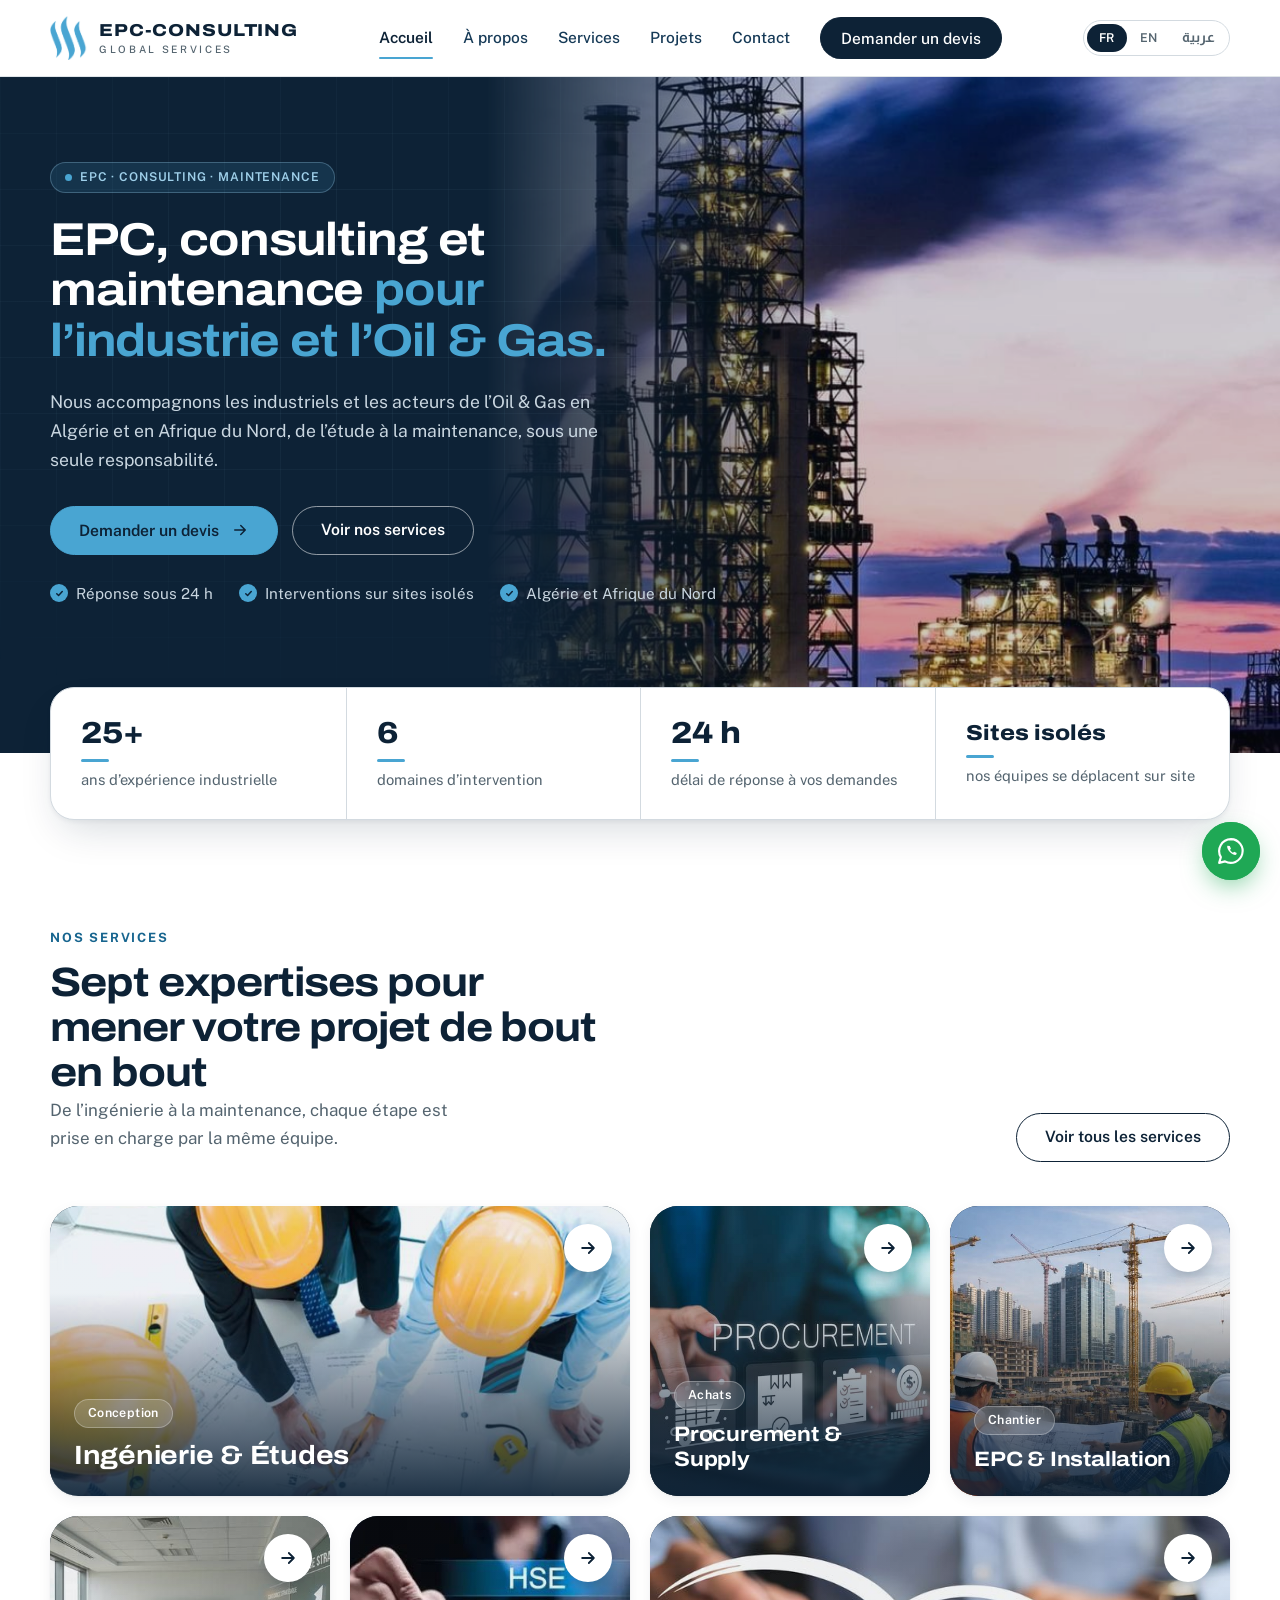
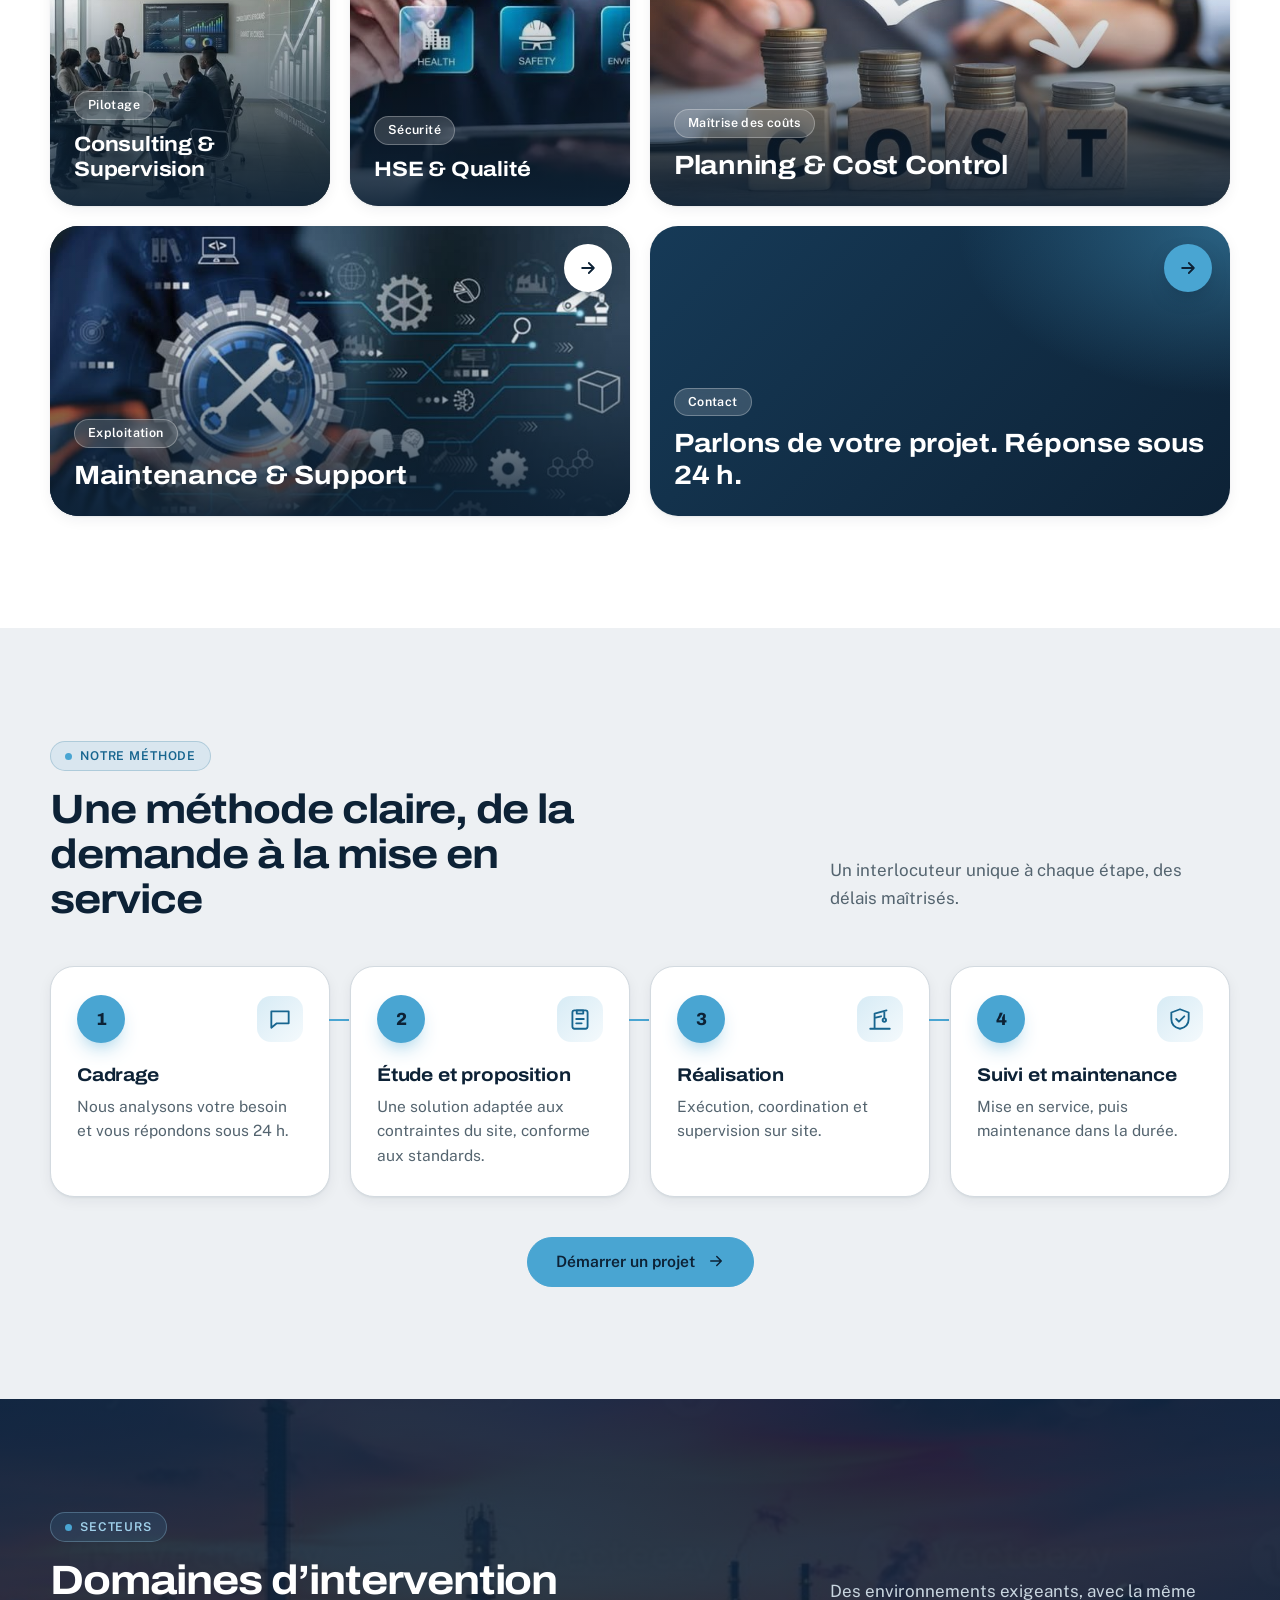
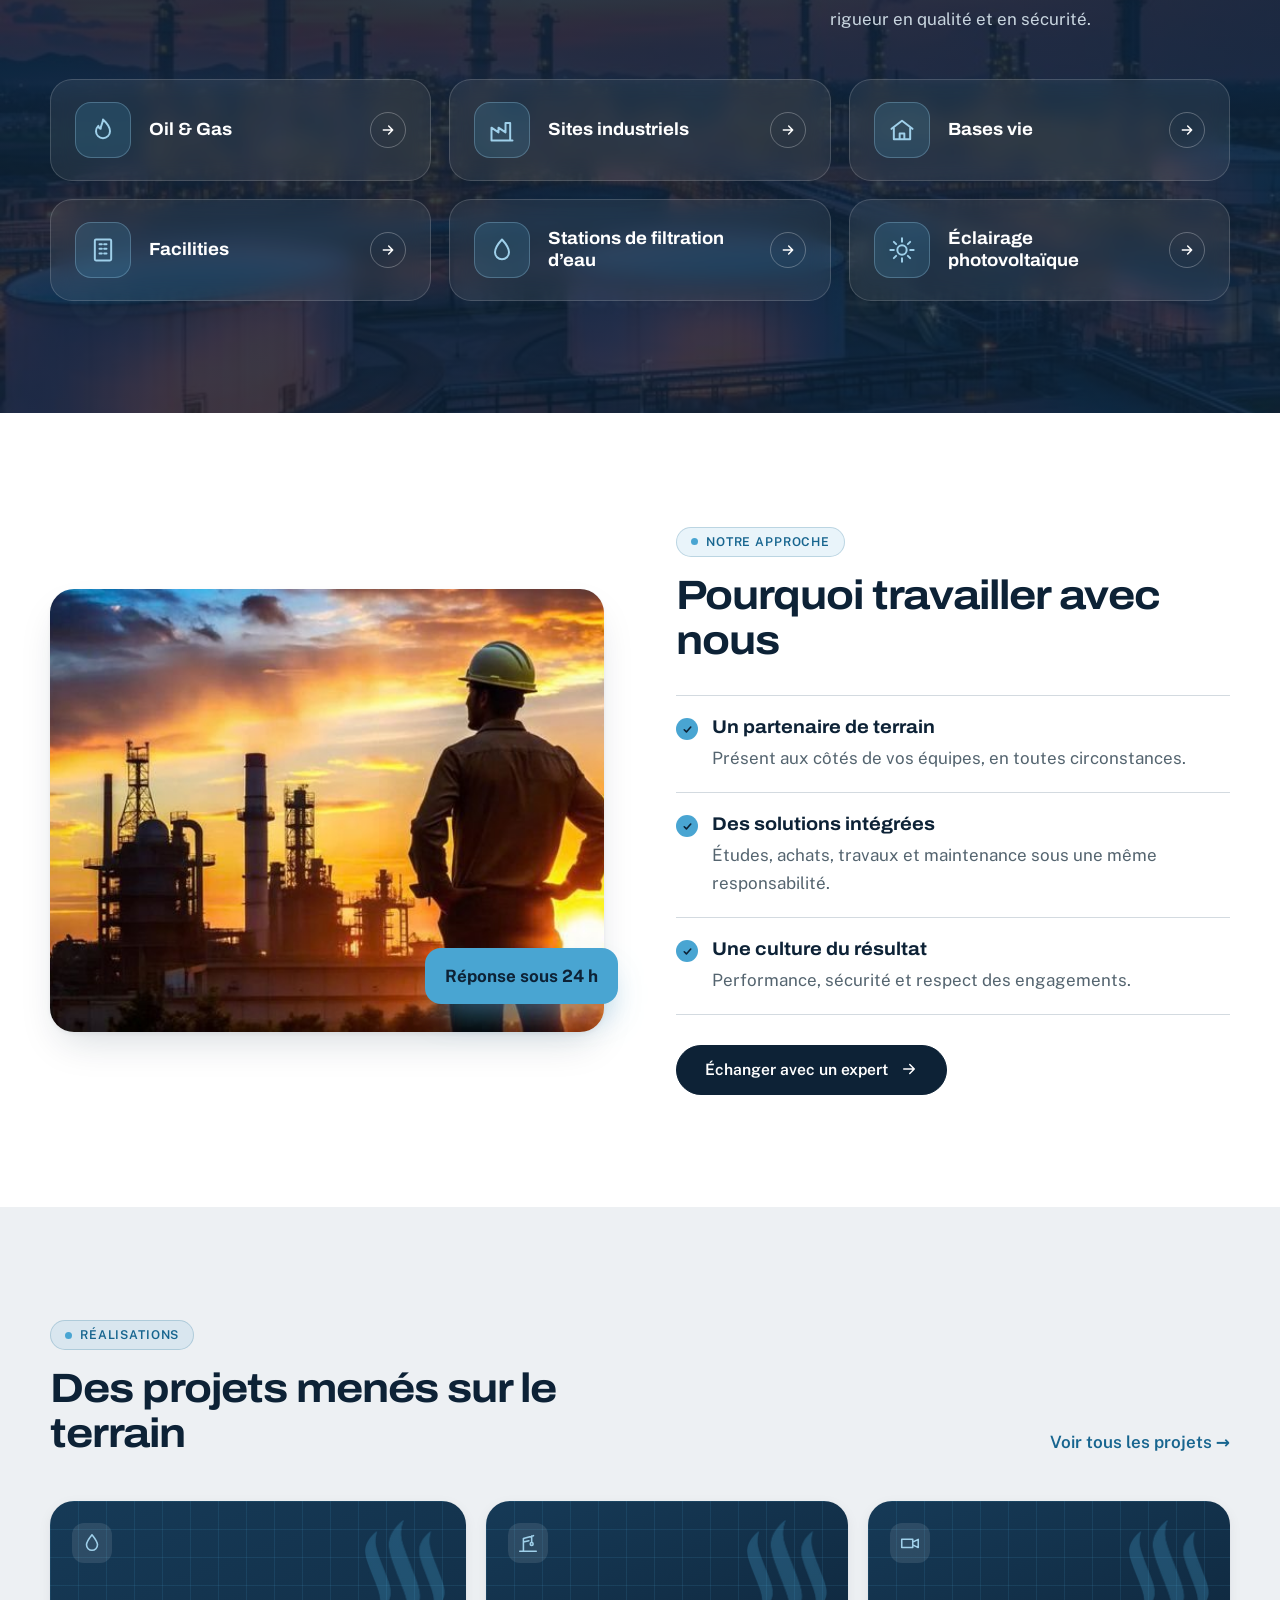
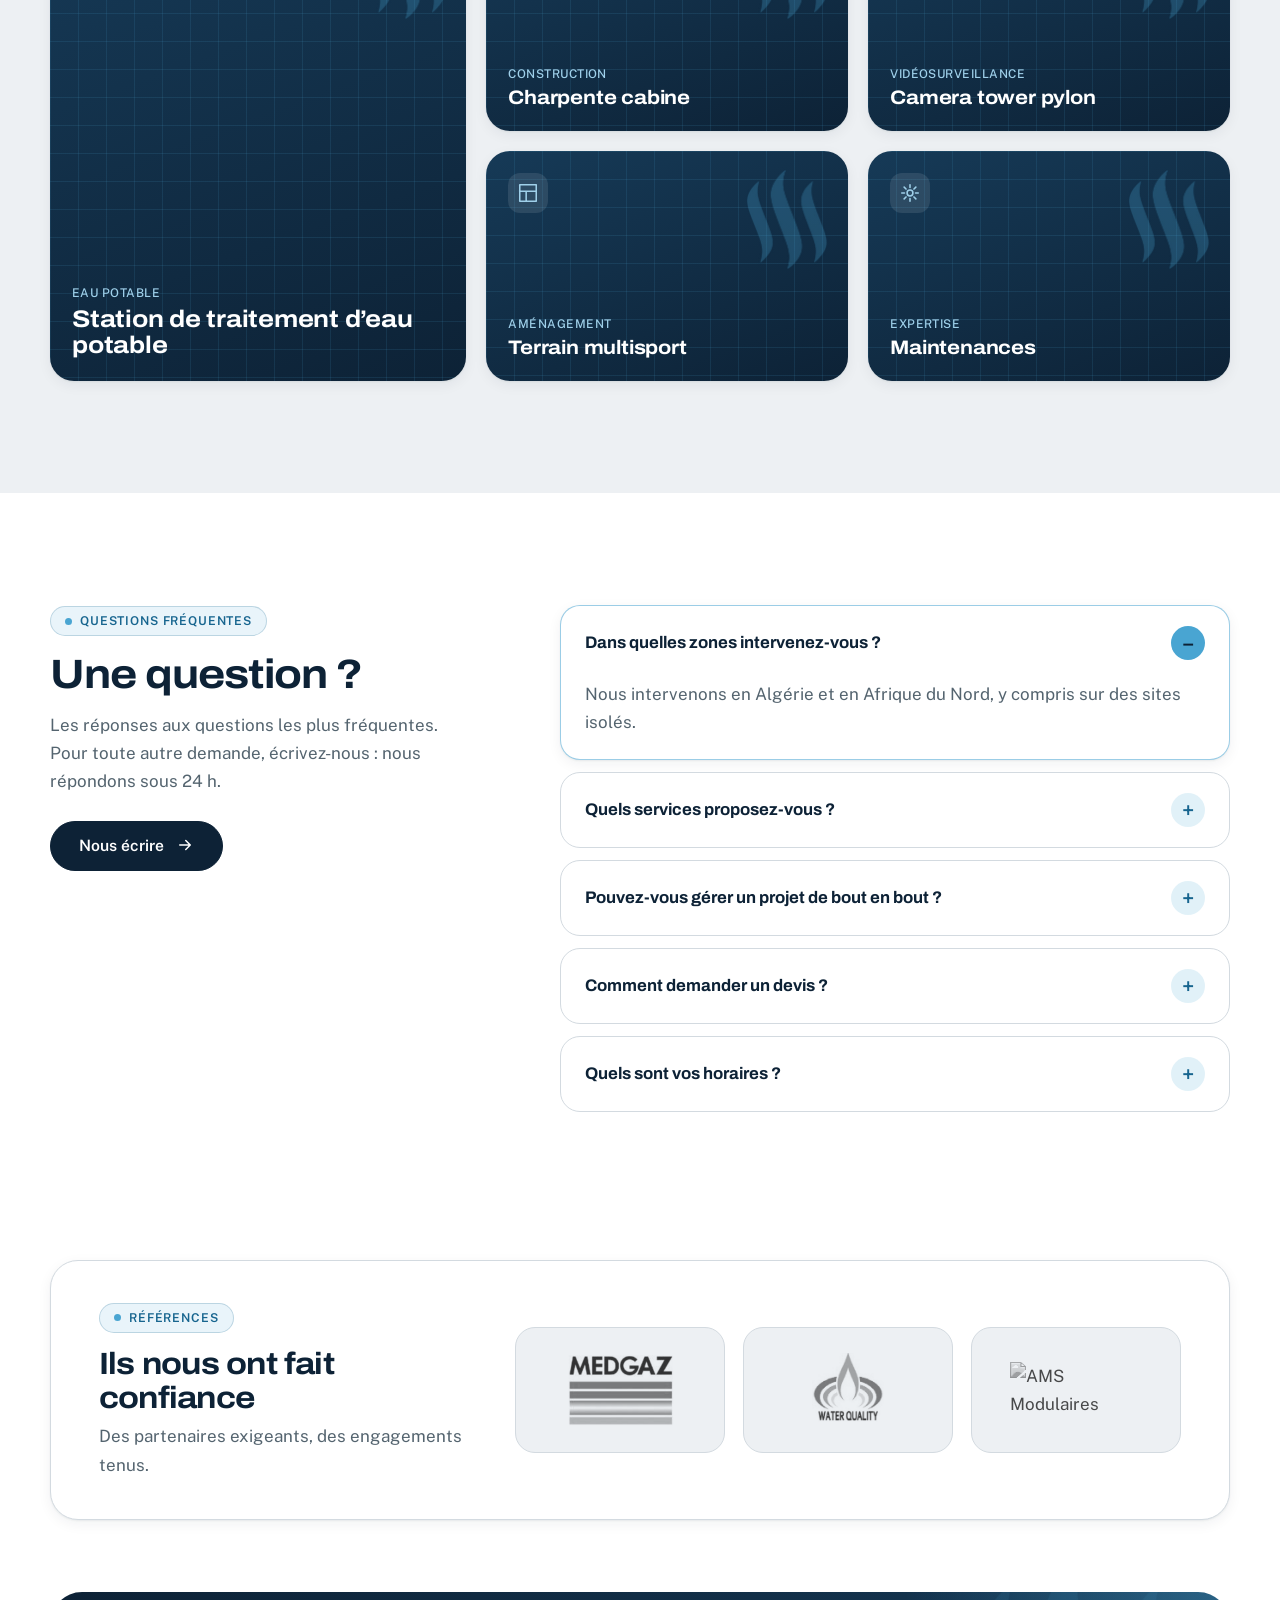
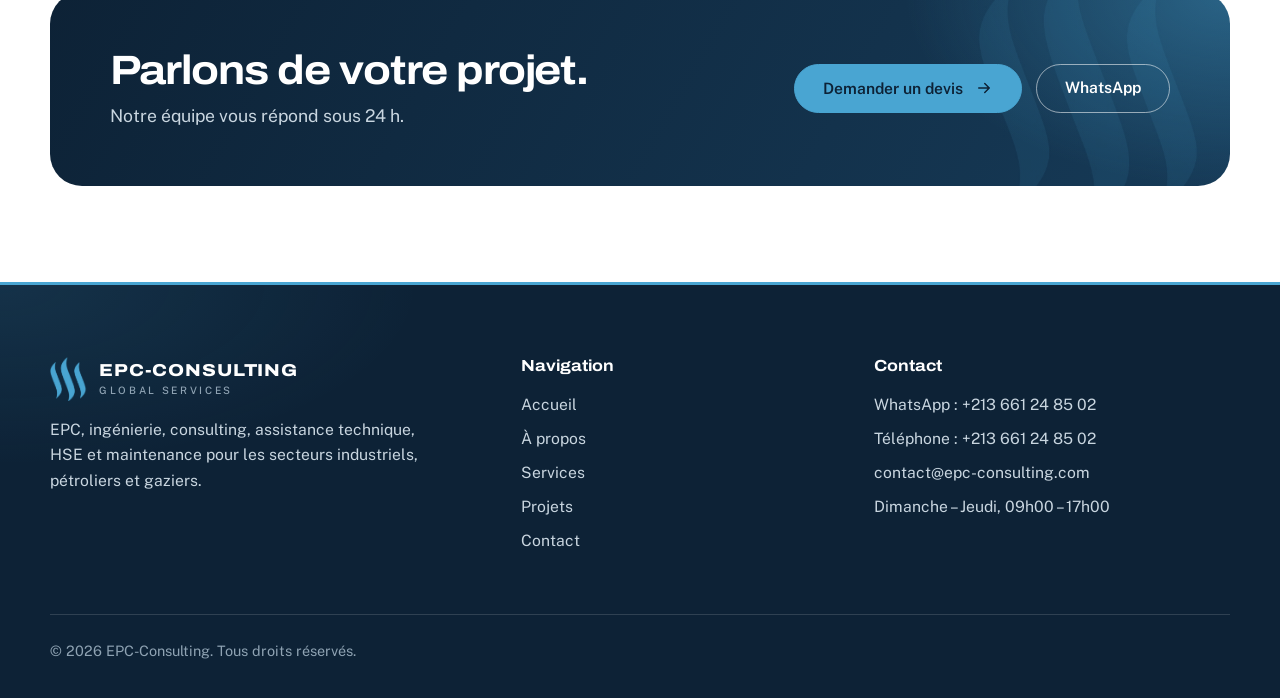
==== index.html @ a1aec0b4 "Add files via upload" ====
<!doctype html>
<html lang="fr">
<head>
<meta charset="utf-8">
<meta name="viewport" content="width=device-width, initial-scale=1">
<title>EPC-Consulting | Solutions EPC, Consulting & Maintenance - Oil & Gas</title>
<meta name="description" content="Solutions EPC, consulting et maintenance pour vos projets industriels et Oil & Gas en Algérie et en Afrique du Nord. Réponse sous 24 h.">
<meta name="theme-color" content="#0d2236">
<link rel="icon" type="image/png" href="assets/img/favicon.png">
<meta property="og:type" content="website">
<meta property="og:locale" content="fr_FR">
<meta property="og:site_name" content="EPC-Consulting">
<meta property="og:title" content="EPC-Consulting | Solutions EPC, Consulting & Maintenance - Oil & Gas">
<meta property="og:description" content="Solutions EPC, consulting et maintenance pour vos projets industriels et Oil & Gas en Algérie et en Afrique du Nord. Réponse sous 24 h.">
<meta property="og:image" content="https://www.epc-consulting.com/assets/img/logo-full.png">
<link rel="preload" href="assets/fonts/archivo.woff2" as="font" type="font/woff2" crossorigin>
<link rel="preload" href="assets/fonts/public-sans.woff2" as="font" type="font/woff2" crossorigin>
<script>(function(){var d=document.documentElement,l='fr';try{var q=new URLSearchParams(location.search).get('lang'),s=localStorage.getItem('epc-lang');l=q||s||'fr';if(!/^(fr|en|ar)$/.test(l))l='fr'}catch(e){}d.classList.add('js');d.lang=l;d.dir=l==='ar'?'rtl':'ltr';if(l!=='fr'){d.classList.add('i18n-pending');setTimeout(function(){d.classList.remove('i18n-pending')},2500)}})()</script>
<link rel="stylesheet" href="assets/css/style.css?v=19">
<script type="application/ld+json">{"@context": "https://schema.org", "@type": "FAQPage", "mainEntity": [{"@type": "Question", "name": "Dans quelles zones intervenez-vous ?", "acceptedAnswer": {"@type": "Answer", "text": "Nous intervenons en Algérie et en Afrique du Nord, y compris sur des sites isolés."}}, {"@type": "Question", "name": "Quels services proposez-vous ?", "acceptedAnswer": {"@type": "Answer", "text": "Ingénierie & études, procurement & supply, EPC / construction & installation, supervision & assistance technique, HSE, qualité & contrôle, planning & cost control, maintenance & support opérationnel. Voir le détail des services."}}, {"@type": "Question", "name": "Pouvez-vous gérer un projet de bout en bout ?", "acceptedAnswer": {"@type": "Answer", "text": "Oui. Études, achats, travaux et maintenance sont réunis sous la même responsabilité, avec un interlocuteur unique pour l’ensemble de votre projet."}}, {"@type": "Question", "name": "Comment demander un devis ?", "acceptedAnswer": {"@type": "Answer", "text": "Remplissez le formulaire de contact ou écrivez-nous sur WhatsApp : votre message est déjà rédigé, il ne reste qu’à l’envoyer. Nous vous répondons sous 24 h."}}, {"@type": "Question", "name": "Quels sont vos horaires ?", "acceptedAnswer": {"@type": "Answer", "text": "Dimanche – Jeudi, de 09h00 à 17h00."}}]}</script>
</head>
<body>
<a class="skip" href="#main">Aller au contenu</a>
<header class="site-header">
  <div class="wrap">
    <a class="brand" href="index.html" aria-label="EPC-Consulting, Global Services - accueil">
      <img src="assets/img/mark.png" alt="" width="37" height="44">
      <span><span class="brand-name">EPC-CONSULTING</span><span class="brand-sub">Global Services</span></span>
    </a>
    <button class="nav-toggle" aria-label="Ouvrir le menu" aria-expanded="false" aria-controls="nav"><span></span><span></span><span></span></button>
    <nav class="nav" id="nav" aria-label="Navigation principale">
      <a href="index.html" aria-current="page">Accueil</a>
      <a href="a-propos.html">À propos</a>
      <a href="services.html">Services</a>
      <a href="projets.html">Projets</a>
      <a href="contact.html">Contact</a>
      <a class="btn" href="contact.html">Demander un devis</a>
      <div class="lang lang-m" role="group" aria-label="Langue">
        <button type="button" data-lang="fr" lang="fr" aria-pressed="true" title="Français">FR</button>
        <button type="button" data-lang="en" lang="en" aria-pressed="false" title="English">EN</button>
        <button type="button" data-lang="ar" lang="ar" aria-pressed="false" title="العربية">عربية</button>
      </div>
    </nav>
    <div class="lang" role="group" aria-label="Langue">
      <button type="button" data-lang="fr" lang="fr" aria-pressed="true" title="Français">FR</button>
      <button type="button" data-lang="en" lang="en" aria-pressed="false" title="English">EN</button>
      <button type="button" data-lang="ar" lang="ar" aria-pressed="false" title="العربية">عربية</button>
    </div>
  </div>
</header>
<main id="main">
<section class="hx hx2">
  <img class="hx-bg" src="assets/img/refinery-dusk.jpg" alt="" fetchpriority="high">
  <div class="wrap">
    <div class="hx-copy">
      <span class="pill">EPC · Consulting · Maintenance</span>
      <h1>EPC, consulting et maintenance <span class="accent">pour l’industrie et l’Oil &amp; Gas.</span></h1>
      <p>Nous accompagnons les industriels et les acteurs de l’Oil &amp; Gas en Algérie et en Afrique du Nord, de l’étude à la maintenance, sous une seule responsabilité.</p>
      <div class="btn-row">
        <a class="btn btn-blue" href="contact.html">Demander un devis <svg class="ar" width="18" height="18" viewBox="0 0 24 24" aria-hidden="true"><path d="M5 12h14M13 6l6 6-6 6"/></svg></a>
        <a class="btn btn-ghost" href="services.html">Voir nos services</a>
      </div>
      <ul class="hx-checks"><li>Réponse sous 24 h</li><li>Interventions sur sites isolés</li><li>Algérie et Afrique du Nord</li></ul>
    </div>
    </div>
</section>

<div class="fstats"><div class="wrap fs-grid">
  <div><strong>25+</strong><span>ans d’expérience industrielle</span></div>
  <div><strong>6</strong><span>domaines d’intervention</span></div>
  <div><strong>24 h</strong><span>délai de réponse à vos demandes</span></div>
  <div><strong>Sites isolés</strong><span>nos équipes se déplacent sur site</span></div>
</div></div>

<section class="section">
  <div class="wrap">
    <div class="sec-head">
      <div><span class="eyebrow">Nos services</span><h2>Sept expertises pour mener votre projet de bout en bout</h2><p>De l’ingénierie à la maintenance, chaque étape est prise en charge par la même équipe.</p></div>
      <a class="btn btn-line" href="services.html">Voir tous les services</a>
    </div>
    <div class="bento scroller">
      <a class="bt bt-w" href="services.html#ingenierie"><img src="assets/img/services/ingenierie.jpg" alt="" loading="lazy" style="object-position:center"><span class="bt-go"><svg width="20" height="20" viewBox="0 0 24 24" aria-hidden="true" fill="none" stroke="currentColor" stroke-width="2.2" stroke-linecap="round" stroke-linejoin="round"><path d="M5 12h14M13 6l6 6-6 6"/></svg></span><span class="bt-info"><span class="bt-tag">Conception</span><h3>Ingénierie &amp; Études</h3></span></a>
      <a class="bt" href="services.html#procurement"><img src="assets/img/services/procurement.jpg" alt="" loading="lazy" style="object-position:62% center"><span class="bt-go"><svg width="20" height="20" viewBox="0 0 24 24" aria-hidden="true" fill="none" stroke="currentColor" stroke-width="2.2" stroke-linecap="round" stroke-linejoin="round"><path d="M5 12h14M13 6l6 6-6 6"/></svg></span><span class="bt-info"><span class="bt-tag">Achats</span><h3>Procurement &amp; Supply</h3></span></a>
      <a class="bt" href="services.html#epc"><img src="assets/img/services/epc.jpg" alt="" loading="lazy" style="object-position:center"><span class="bt-go"><svg width="20" height="20" viewBox="0 0 24 24" aria-hidden="true" fill="none" stroke="currentColor" stroke-width="2.2" stroke-linecap="round" stroke-linejoin="round"><path d="M5 12h14M13 6l6 6-6 6"/></svg></span><span class="bt-info"><span class="bt-tag">Chantier</span><h3>EPC &amp; Installation</h3></span></a>
      <a class="bt" href="services.html#supervision"><img src="assets/img/services/supervision.jpg" alt="" loading="lazy" style="object-position:center"><span class="bt-go"><svg width="20" height="20" viewBox="0 0 24 24" aria-hidden="true" fill="none" stroke="currentColor" stroke-width="2.2" stroke-linecap="round" stroke-linejoin="round"><path d="M5 12h14M13 6l6 6-6 6"/></svg></span><span class="bt-info"><span class="bt-tag">Pilotage</span><h3>Consulting &amp; Supervision</h3></span></a>
      <a class="bt" href="services.html#hse"><img src="assets/img/services/hse.jpg" alt="" loading="lazy" style="object-position:center"><span class="bt-go"><svg width="20" height="20" viewBox="0 0 24 24" aria-hidden="true" fill="none" stroke="currentColor" stroke-width="2.2" stroke-linecap="round" stroke-linejoin="round"><path d="M5 12h14M13 6l6 6-6 6"/></svg></span><span class="bt-info"><span class="bt-tag">Sécurité</span><h3>HSE &amp; Qualité</h3></span></a>
      <a class="bt bt-w" href="services.html#planning"><img src="assets/img/services/planning.jpg" alt="" loading="lazy" style="object-position:center"><span class="bt-go"><svg width="20" height="20" viewBox="0 0 24 24" aria-hidden="true" fill="none" stroke="currentColor" stroke-width="2.2" stroke-linecap="round" stroke-linejoin="round"><path d="M5 12h14M13 6l6 6-6 6"/></svg></span><span class="bt-info"><span class="bt-tag">Maîtrise des coûts</span><h3>Planning &amp; Cost Control</h3></span></a>
      <a class="bt bt-w" href="services.html#maintenance"><img src="assets/img/services/maintenance.jpg" alt="" loading="lazy" style="object-position:center"><span class="bt-go"><svg width="20" height="20" viewBox="0 0 24 24" aria-hidden="true" fill="none" stroke="currentColor" stroke-width="2.2" stroke-linecap="round" stroke-linejoin="round"><path d="M5 12h14M13 6l6 6-6 6"/></svg></span><span class="bt-info"><span class="bt-tag">Exploitation</span><h3>Maintenance &amp; Support</h3></span></a>
      <a class="bt bt-w bt-cta" href="contact.html"><span class="bt-info"><span class="bt-tag">Contact</span><h3>Parlons de votre projet. Réponse sous 24 h.</h3></span><span class="bt-go"><svg width="20" height="20" viewBox="0 0 24 24" aria-hidden="true" fill="none" stroke="currentColor" stroke-width="2.2" stroke-linecap="round" stroke-linejoin="round"><path d="M5 12h14M13 6l6 6-6 6"/></svg></span></a>
    </div>
  </div>
</section>

<section class="section section-tint">
  <div class="wrap">
    <div class="sec-head">
      <div><span class="pill pill-light">Notre méthode</span><h2>Une méthode claire, de la demande à la mise en service</h2></div>
      <div><p>Un interlocuteur unique à chaque étape, des délais maîtrisés.</p></div>
    </div>
    <div class="steps">
      <div class="step"><div class="step-top"><b>1</b><svg class="ic" width="24" height="24" viewBox="0 0 24 24" aria-hidden="true"><path d="M4 5h16v11H9l-5 4z"/></svg></div><h3>Cadrage</h3><p>Nous analysons votre besoin et vous répondons sous 24 h.</p></div>
      <div class="step"><div class="step-top"><b>2</b><svg class="ic" width="24" height="24" viewBox="0 0 24 24" aria-hidden="true"><rect x="5" y="4" width="14" height="17" rx="2"/><path d="M9 4h6v3H9zM8.5 12h7M8.5 16h5"/></svg></div><h3>Étude et proposition</h3><p>Une solution adaptée aux contraintes du site, conforme aux standards.</p></div>
      <div class="step"><div class="step-top"><b>3</b><svg class="ic" width="24" height="24" viewBox="0 0 24 24" aria-hidden="true"><path d="M3 21h18M7 21V7M7 7l11-3M7 11l6-1.5M16 4.5V11"/><circle cx="16" cy="13" r="1.6"/></svg></div><h3>Réalisation</h3><p>Exécution, coordination et supervision sur site.</p></div>
      <div class="step"><div class="step-top"><b>4</b><svg class="ic" width="24" height="24" viewBox="0 0 24 24" aria-hidden="true"><path d="M12 3l8 3v6c0 5-3.5 8-8 9-4.5-1-8-4-8-9V6z"/><path d="M8.5 12l2.5 2.5 5-5"/></svg></div><h3>Suivi et maintenance</h3><p>Mise en service, puis maintenance dans la durée.</p></div>
    </div>
    <div class="steps-cta"><a class="btn btn-blue" href="contact.html">Démarrer un projet <svg class="ar" width="18" height="18" viewBox="0 0 24 24" aria-hidden="true"><path d="M5 12h14M13 6l6 6-6 6"/></svg></a></div>
  </div>
</section>

<section class="band">
  <div class="wrap">
    <div class="sec-head band-head">
      <div><span class="pill">Secteurs</span><h2>Domaines d’intervention</h2></div>
      <div><p>Des environnements exigeants, avec la même rigueur en qualité et en sécurité.</p></div>
    </div>
    <ul class="chips domains">
      <li><a class="dom" href="projets.html"><span class="dom-ic"><svg viewBox="0 0 24 24" aria-hidden="true"><path d="M12 3s6 5.5 6 10a6 6 0 0 1-12 0c0-2 1-3.5 2-4.5.3 1.5 1 2.3 2 2.5C10 8 12 6 12 3z"/></svg></span><strong>Oil &amp; Gas</strong><span class="d-go"><svg width="16" height="16" viewBox="0 0 24 24" aria-hidden="true" fill="none" stroke="currentColor" stroke-width="2.2" stroke-linecap="round" stroke-linejoin="round"><path d="M5 12h14M13 6l6 6-6 6"/></svg></span></a></li>
      <li><a class="dom" href="projets.html"><span class="dom-ic"><svg viewBox="0 0 24 24" aria-hidden="true"><path d="M3 21V10l6 4V10l6 4V6h4v15zM3 21h18"/></svg></span><strong>Sites industriels</strong><span class="d-go"><svg width="16" height="16" viewBox="0 0 24 24" aria-hidden="true" fill="none" stroke="currentColor" stroke-width="2.2" stroke-linecap="round" stroke-linejoin="round"><path d="M5 12h14M13 6l6 6-6 6"/></svg></span></a></li>
      <li><a class="dom" href="projets.html"><span class="dom-ic"><svg viewBox="0 0 24 24" aria-hidden="true"><path d="M3 11l9-7 9 7M5 10v10h14V10M10 20v-5h4v5"/></svg></span><strong>Bases vie</strong><span class="d-go"><svg width="16" height="16" viewBox="0 0 24 24" aria-hidden="true" fill="none" stroke="currentColor" stroke-width="2.2" stroke-linecap="round" stroke-linejoin="round"><path d="M5 12h14M13 6l6 6-6 6"/></svg></span></a></li>
      <li><a class="dom" href="projets.html"><span class="dom-ic"><svg viewBox="0 0 24 24" aria-hidden="true"><rect x="5" y="3" width="14" height="18" rx="1"/><path d="M9 7h2M13 7h2M9 11h2M13 11h2M9 15h2M13 15h2"/></svg></span><strong>Facilities</strong><span class="d-go"><svg width="16" height="16" viewBox="0 0 24 24" aria-hidden="true" fill="none" stroke="currentColor" stroke-width="2.2" stroke-linecap="round" stroke-linejoin="round"><path d="M5 12h14M13 6l6 6-6 6"/></svg></span></a></li>
      <li><a class="dom" href="projets.html"><span class="dom-ic"><svg viewBox="0 0 24 24" aria-hidden="true"><path d="M12 3s6 6.5 6 11a6 6 0 0 1-12 0c0-4.5 6-11 6-11z"/></svg></span><strong>Stations de filtration d’eau</strong><span class="d-go"><svg width="16" height="16" viewBox="0 0 24 24" aria-hidden="true" fill="none" stroke="currentColor" stroke-width="2.2" stroke-linecap="round" stroke-linejoin="round"><path d="M5 12h14M13 6l6 6-6 6"/></svg></span></a></li>
      <li><a class="dom" href="projets.html"><span class="dom-ic"><svg viewBox="0 0 24 24" aria-hidden="true"><circle cx="12" cy="12" r="4"/><path d="M12 2v3M12 19v3M2 12h3M19 12h3M5 5l2 2M17 17l2 2M19 5l-2 2M7 17l-2 2"/></svg></span><strong>Éclairage photovoltaïque</strong><span class="d-go"><svg width="16" height="16" viewBox="0 0 24 24" aria-hidden="true" fill="none" stroke="currentColor" stroke-width="2.2" stroke-linecap="round" stroke-linejoin="round"><path d="M5 12h14M13 6l6 6-6 6"/></svg></span></a></li>
    </ul>
  </div>
</section>

<section class="section">
  <div class="wrap why">
    <div class="why-img">
      <img src="assets/img/worker-sunset.jpg" alt="Ingénieur en casque face à une unité industrielle au coucher du soleil" loading="lazy">
      <div class="chip-float">Réponse sous 24 h</div>
    </div>
    <div>
      <span class="pill pill-light">Notre approche</span>
      <h2>Pourquoi travailler avec nous</h2>
      <ul class="points">
        <li><strong>Un partenaire de terrain</strong><span>Présent aux côtés de vos équipes, en toutes circonstances.</span></li>
        <li><strong>Des solutions intégrées</strong><span>Études, achats, travaux et maintenance sous une même responsabilité.</span></li>
        <li><strong>Une culture du résultat</strong><span>Performance, sécurité et respect des engagements.</span></li>
      </ul>
      <a class="btn" href="contact.html">Échanger avec un expert <svg class="ar" width="18" height="18" viewBox="0 0 24 24" aria-hidden="true"><path d="M5 12h14M13 6l6 6-6 6"/></svg></a>
    </div>
  </div>
</section>

<section class="section section-tint">
  <div class="wrap">
    <div class="sec-head">
      <div><span class="pill pill-light">Réalisations</span><h2>Des projets menés sur le terrain</h2></div>
      <div><a class="link-arrow" href="projets.html">Voir tous les projets</a></div>
    </div>
    <div class="tiles tiles-home scroller">
      <figure class="tile" data-slug="station-traitement-eau-potable" data-cat="Eau potable"><svg class="ic" viewBox="0 0 24 24" aria-hidden="true"><path d="M12 3c4 5 6 8 6 11a6 6 0 0 1-12 0c0-3 2-6 6-11z"/></svg><small>Eau potable</small><h3>Station de traitement d’eau potable</h3></figure>
      <figure class="tile" data-slug="charpente-cabine" data-cat="Construction"><svg class="ic" viewBox="0 0 24 24" aria-hidden="true"><path d="M3 21h18M7 21V7M7 7l11-3M7 11l6-1.5M16 4.5V11"/><circle cx="16" cy="13" r="1.6"/></svg><small>Construction</small><h3>Charpente cabine</h3></figure>
      <figure class="tile" data-slug="camera-tower-pylon" data-cat="Vidéosurveillance"><svg class="ic" viewBox="0 0 24 24" aria-hidden="true"><path d="M3 8h12v9H3zM15 11l6-3v9l-6-3"/></svg><small>Vidéosurveillance</small><h3>Camera tower pylon</h3></figure>
      <figure class="tile" data-slug="terrain-multisport" data-cat="Aménagement"><svg class="ic" viewBox="0 0 24 24" aria-hidden="true"><path d="M3 3h18v18H3zM3 10h18M10 10v11"/></svg><small>Aménagement</small><h3>Terrain multisport</h3></figure>
      <figure class="tile" data-slug="maintenances" data-cat="Expertise"><svg class="ic" viewBox="0 0 24 24" aria-hidden="true"><circle cx="12" cy="12" r="3.2"/><path d="M12 3v3M12 18v3M3 12h3M18 12h3M5.6 5.6l2.1 2.1M16.3 16.3l2.1 2.1M18.4 5.6l-2.1 2.1M7.7 16.3l-2.1 2.1"/></svg><small>Expertise</small><h3>Maintenances</h3></figure>
    </div>
  </div>
</section>

<section class="section">
  <div class="wrap faq-wrap">
    <div class="faq-side">
      <span class="pill pill-light">Questions fréquentes</span>
      <h2>Une question&nbsp;?</h2>
      <p>Les réponses aux questions les plus fréquentes. Pour toute autre demande, écrivez-nous : nous répondons sous 24 h.</p>
      <a class="btn" href="contact.html">Nous écrire <svg class="ar" width="18" height="18" viewBox="0 0 24 24" aria-hidden="true"><path d="M5 12h14M13 6l6 6-6 6"/></svg></a>
    </div>
    <div class="faq">
      <details open><summary>Dans quelles zones intervenez-vous ?</summary><p>Nous intervenons en Algérie et en Afrique du Nord, y compris sur des sites isolés.</p></details>
      <details><summary>Quels services proposez-vous ?</summary><p>Ingénierie &amp; études, procurement &amp; supply, EPC / construction &amp; installation, supervision &amp; assistance technique, HSE, qualité &amp; contrôle, planning &amp; cost control, maintenance &amp; support opérationnel. <a href="services.html">Voir le détail des services</a>.</p></details>
      <details><summary>Pouvez-vous gérer un projet de bout en bout ?</summary><p>Oui. Études, achats, travaux et maintenance sont réunis sous la même responsabilité, avec un interlocuteur unique pour l’ensemble de votre projet.</p></details>
      <details><summary>Comment demander un devis ?</summary><p>Remplissez le formulaire de contact ou écrivez-nous sur WhatsApp : votre message est déjà rédigé, il ne reste qu’à l’envoyer. Nous vous répondons sous 24 h.</p></details>
      <details><summary>Quels sont vos horaires ?</summary><p>Dimanche – Jeudi, de 09h00 à 17h00.</p></details>
    </div>
  </div>
</section>

<section class="trust-sec">
  <div class="wrap">
    <div class="trust-wrap">
      <div class="trust-copy">
        <span class="pill pill-light">Références</span>
        <h2>Ils nous ont fait confiance</h2>
        <p>Des partenaires exigeants, des engagements tenus.</p>
      </div>
      <div class="trust-logos">
        <div class="logo-card"><img src="assets/img/partner-medgaz.png" alt="MEDGAZ" loading="lazy"></div>
        <div class="logo-card"><img src="assets/img/partner-water-quality.png" alt="Water Quality" loading="lazy"></div>
        <div class="logo-card"><img src="assets/img/partner-ams-modulaires.png" alt="AMS Modulaires" loading="lazy"></div>
      </div>
    </div>
  </div>
</section>

<section class="cta2">
  <div class="wrap">
    <div class="box">
      <div>
        <h2>Parlons de votre projet.</h2>
        <p>Notre équipe vous répond sous 24 h.</p>
      </div>
      <div class="btn-row">
        <a class="btn btn-blue" href="contact.html">Demander un devis <svg class="ar" width="18" height="18" viewBox="0 0 24 24" aria-hidden="true"><path d="M5 12h14M13 6l6 6-6 6"/></svg></a>
        <a class="btn btn-ghost" href="https://wa.me/213661248502" target="_blank" rel="noopener">WhatsApp</a>
      </div>
    </div>
  </div>
</section>
</main>
<footer class="site-footer">
  <div class="wrap">
    <div class="foot">
      <div>
        <a class="brand" href="index.html" aria-label="EPC-Consulting, Global Services">
          <img src="assets/img/mark.png" alt="" width="37" height="44">
          <span><span class="brand-name">EPC-CONSULTING</span><span class="brand-sub">Global Services</span></span>
        </a>
        <p>EPC, ingénierie, consulting, assistance technique, HSE et maintenance pour les secteurs industriels, pétroliers et gaziers.</p>
      </div>
      <div>
        <h2>Navigation</h2>
        <ul>
          <li><a href="index.html">Accueil</a></li>
          <li><a href="a-propos.html">À propos</a></li>
          <li><a href="services.html">Services</a></li>
          <li><a href="projets.html">Projets</a></li>
          <li><a href="contact.html">Contact</a></li>
        </ul>
      </div>
      <div>
        <h2>Contact</h2>
        <ul>
          <li><a href="https://wa.me/213661248502">WhatsApp : +213 661 24 85 02</a></li>
          <li><a href="tel:+213661248502">Téléphone : +213 661 24 85 02</a></li>
          <li><a href="mailto:contact@epc-consulting.com">contact@epc-consulting.com</a></li>
          <li>Dimanche – Jeudi, 09h00 – 17h00</li>
        </ul>
      </div>
    </div>
    <p class="legal">© 2026 EPC-Consulting. Tous droits réservés.</p>
  </div>
</footer>
<a class="wa" href="https://wa.me/213661248502" aria-label="Écrire sur WhatsApp" target="_blank" rel="noopener"><svg width="16" height="16" viewBox="0 0 24 24" aria-hidden="true"><path d="M12 2.5a9.5 9.5 0 0 0-8.1 14.4L2.5 21.5l4.7-1.2A9.5 9.5 0 1 0 12 2.5z" fill="none" stroke="#fff" stroke-width="1.7" stroke-linejoin="round"/><path d="M9 7.8c-.4 1.9.9 4 2.5 5.4s3.3 2.2 4.6 1.8l.5-1.5-2.1-1-.9.8c-.9-.4-1.9-1.3-2.4-2.3l.8-.9-1-2.1z" fill="#fff"/></svg></a>
<div class="mbar">
  <a href="tel:+213661248502"><svg width="16" height="16" viewBox="0 0 24 24" aria-hidden="true"><path d="M5 4h4l2 5-2.5 1.5a11 11 0 0 0 5 5L15 13l5 2v4a2 2 0 0 1-2 2A16 16 0 0 1 3 6a2 2 0 0 1 2-2z"/></svg>Appeler</a>
  <a href="https://wa.me/213661248502" target="_blank" rel="noopener"><svg width="16" height="16" viewBox="0 0 24 24" aria-hidden="true"><path d="M12 2.5a9.5 9.5 0 0 0-8.1 14.4L2.5 21.5l4.7-1.2A9.5 9.5 0 1 0 12 2.5z"/></svg>WhatsApp</a>
  <a class="main" href="contact.html">Demander un devis</a>
</div>
<script src="assets/js/translations.js?v=19"></script>
<script src="assets/js/i18n.js?v=19"></script>
<script src="assets/js/main.js?v=19"></script>
</body>
</html>
---- assets/css/style.css ----
/* EPC-Consulting — Global Services */
@font-face { font-family: "Archivo"; src: url("../fonts/archivo.woff2") format("woff2"); font-weight: 100 900; font-stretch: 62% 125%; font-display: swap; }
@font-face { font-family: "Public Sans"; src: url("../fonts/public-sans.woff2") format("woff2"); font-weight: 100 900; font-display: swap; }

:root {
  --ink: #0d2236;
  --ink-2: #163a57;
  --blue: #49a5d2;
  --blue-soft: #9fd0ea;
  --blue-deep: #17658f;
  --steel: #54646f;
  --concrete: #edf0f3;
  --line: #d3dae0;
  --white: #fff;
  --wrap: 1180px;
  --r: 14px;
  --r-lg: 24px;
  --shadow-sm: 0 1px 2px rgba(13,34,54,.06), 0 4px 14px rgba(13,34,54,.06);
  --shadow: 0 2px 4px rgba(13,34,54,.05), 0 18px 40px -12px rgba(13,34,54,.18);
  --ease: cubic-bezier(.2,.7,.2,1);
}

*, *::before, *::after { box-sizing: border-box; }
* { margin: 0; }
html { scroll-behavior: smooth; }
body {
  font: 400 1.0625rem/1.65 "Public Sans", system-ui, -apple-system, "Segoe UI", sans-serif;
  color: var(--ink);
  background: var(--white);
  -webkit-font-smoothing: antialiased;
}
img { display: block; max-width: 100%; }
a { color: inherit; }

h1, h2, h3 {
  font-family: "Archivo", system-ui, sans-serif;
  font-stretch: 112%;
  font-weight: 700;
  line-height: 1.1;
  letter-spacing: -0.01em;
}
h1 { font-size: clamp(2rem, 3.6vw, 3.1rem); }
h2 { font-size: clamp(1.75rem, 3vw, 2.5rem); }
h3 { font-size: 1.3rem; }

:focus-visible { outline: 3px solid var(--blue); outline-offset: 3px; }

.skip {
  position: absolute; left: -999px; top: 8px; z-index: 100;
  background: var(--ink); color: #fff; padding: 10px 16px; border-radius: var(--r);
}
.skip:focus { left: 8px; }

.wrap { width: min(var(--wrap), 100% - 48px); margin-inline: auto; }

/* ---------- Header ---------- */
.site-header {
  position: sticky; top: 0; z-index: 50;
  background: var(--white); border-bottom: 1px solid var(--line);
}
.site-header .wrap { display: flex; align-items: center; justify-content: space-between; height: 76px; gap: 24px; }
.brand { display: flex; align-items: center; gap: 12px; text-decoration: none; }
.brand img { height: 44px; width: auto; }
.brand-name { display: block; font: 800 1.08rem/1 "Archivo", sans-serif; font-stretch: 115%; letter-spacing: 0.05em; }
.brand-sub { display: block; margin-top: 5px; font: 500 0.64rem/1 "Public Sans", sans-serif; letter-spacing: 0.26em; text-transform: uppercase; color: var(--steel); }

.nav { display: flex; align-items: center; gap: 30px; }
.nav a { text-decoration: none; font-weight: 500; font-size: 0.97rem; padding: 6px 0; border-bottom: 2px solid transparent; }
.nav a:hover { border-bottom-color: var(--blue); }
.nav a[aria-current="page"] { border-bottom-color: var(--blue); font-weight: 600; }
.nav .btn { border-bottom: 0; padding: 11px 20px; }
.nav-toggle { display: none; background: none; border: 1px solid var(--line); border-radius: var(--r); width: 44px; height: 44px; cursor: pointer; color: var(--ink); }
.nav-toggle span { display: block; width: 20px; height: 2px; background: currentColor; margin: 4px auto; transition: transform .2s; }

/* ---------- Buttons ---------- */
.btn {
  display: inline-block; text-decoration: none; cursor: pointer;
  font: 600 0.98rem/1.2 "Public Sans", sans-serif;
  padding: 14px 26px; border-radius: var(--r);
  background: var(--ink); color: #fff; border: 2px solid var(--ink);
  transition: background .15s, color .15s, border-color .15s;
}
.btn:hover { background: var(--ink-2); border-color: var(--ink-2); }
.btn-blue { background: var(--blue); border-color: var(--blue); color: var(--ink); }
.btn-blue:hover { background: #fff; border-color: #fff; color: var(--ink); }
.btn-ghost { background: transparent; color: #fff; border-color: rgba(255,255,255,.55); }
.btn-ghost:hover { background: #fff; color: var(--ink); border-color: #fff; }
.btn-line { background: transparent; color: var(--ink); }
.btn-line:hover { background: var(--ink); color: #fff; }
.btn-row { display: flex; flex-wrap: wrap; gap: 14px; }

/* ---------- Hero ---------- */
.hero {
  display: grid; grid-template-columns: minmax(0, 1.1fr) minmax(0, .9fr);
  background: var(--ink); color: #fff; overflow: hidden;
}
.hero-copy {
  padding: 96px 56px 96px max(24px, calc((100vw - var(--wrap)) / 2));
  align-self: center;
}
.hero-copy h1 { max-width: 17ch; }
.hero-copy p { margin: 26px 0 36px; max-width: 52ch; color: #c9d6e0; font-size: 1.12rem; }
.hero-photo { position: relative; min-height: 560px; }
.hero-photo > img { position: absolute; inset: 0; width: 100%; height: 100%; object-fit: cover; }
.hero-photo::after { content: ""; position: absolute; inset: 0; background: linear-gradient(90deg, var(--ink) 0, rgba(13,34,54,0) 38%); }
.hero-photo > img.hero-mark {
  position: absolute; z-index: 2; inset: auto auto 0 8%; height: 38%; width: auto; object-fit: contain;
  clip-path: inset(100% 0 0 0);
  animation: rise 1.5s .35s cubic-bezier(.2,.7,.2,1) forwards;
}
@keyframes rise { to { clip-path: inset(0 0 0 0); } }

/* ---------- Sections ---------- */
.section { padding: 100px 0; }
.section-tint { background: var(--concrete); }
.section-ink { background: var(--ink); color: #fff; }
.split { display: grid; grid-template-columns: minmax(0, .9fr) minmax(0, 1.45fr); gap: 72px; align-items: start; }
.split-head { position: sticky; top: 108px; }
.split-head p { margin-top: 18px; color: var(--steel); }
.lead { font-size: 1.2rem; color: var(--steel); max-width: 60ch; }

.rows { border-top: 2px solid var(--ink); }
.row {
  display: grid; grid-template-columns: minmax(200px, .8fr) 1.4fr; gap: 32px;
  padding: 28px 0; border-bottom: 1px solid var(--line);
}
.row p { color: var(--steel); }
.more { display: inline-block; margin-top: 28px; font-weight: 600; color: var(--blue-deep); text-underline-offset: 4px; }

/* Domain band */
.band {
  position: relative; color: #fff; padding: 92px 0; isolation: isolate;
  background: var(--ink) url("../img/refinery-panorama.jpg") center / cover;
}
.band::before { content: ""; position: absolute; inset: 0; z-index: -1; background: rgba(13,34,54,.86); }
.band h2 { max-width: 20ch; margin-bottom: 40px; }
.chips { list-style: none; padding: 0; display: grid; grid-template-columns: repeat(3, 1fr); gap: 28px 36px; }
.chips li { border-left: 3px solid var(--blue); padding-left: 16px; font: 600 1.18rem/1.3 "Archivo", sans-serif; font-stretch: 108%; }

/* Why */
.why { display: grid; grid-template-columns: minmax(0, 1fr) minmax(0, 1fr); gap: 72px; align-items: center; }
.why img, .media img { width: 100%; border-radius: var(--r); object-fit: cover; }
.why img { aspect-ratio: 4 / 3.2; }
.points { list-style: none; padding: 0; margin-top: 32px; }
.points li { padding: 20px 0; border-top: 1px solid var(--line); }
.points li:last-child { border-bottom: 1px solid var(--line); }
.points strong { display: block; font: 700 1.15rem/1.3 "Archivo", sans-serif; font-stretch: 108%; margin-bottom: 4px; }
.points span { color: var(--steel); }

/* Zone */
.zone { display: grid; grid-template-columns: minmax(0, 1fr) minmax(0, 1fr); gap: 72px; align-items: center; }
.zone img { width: 100%; height: 440px; object-fit: cover; object-position: 50% 45%; border-radius: var(--r); }
.zone p { margin-top: 18px; color: #c9d6e0; max-width: 48ch; }

/* CTA */
.cta { background: var(--blue); color: var(--ink); padding: 80px 0; }
.cta .wrap { display: flex; flex-wrap: wrap; align-items: center; justify-content: space-between; gap: 28px; }
.cta p { font-size: 1.15rem; margin-top: 8px; }

/* ---------- Inner page header ---------- */
.page-head { position: relative; isolation: isolate; background: var(--ink); color: #fff; padding: 84px 0 72px; overflow: hidden; }
.page-head::after {
  content: ""; position: absolute; z-index: -1; right: 6%; bottom: -30px; width: 340px; height: 404px;
  background: url("../img/mark.png") center / contain no-repeat; opacity: .14;
}
.page-head p { margin-top: 20px; max-width: 58ch; color: #c9d6e0; font-size: 1.15rem; }

/* ---------- About ---------- */
.about { display: grid; grid-template-columns: minmax(0, 1.2fr) minmax(0, .8fr); gap: 72px; align-items: start; }
.about .media img { aspect-ratio: 3 / 4; }
.prose p + p { margin-top: 18px; }
.prose p { max-width: 62ch; }
.prose h2 { margin-bottom: 22px; }
.ticks { list-style: none; padding: 0; display: grid; grid-template-columns: repeat(2, 1fr); gap: 0 40px; margin-top: 8px; }
.ticks li { padding: 14px 0 14px 28px; border-bottom: 1px solid var(--line); position: relative; }
.ticks li::before { content: ""; position: absolute; left: 0; top: 24px; width: 14px; height: 3px; background: var(--blue); }
.values { display: grid; grid-template-columns: repeat(3, 1fr); gap: 40px; margin-top: 40px; }
.values div { border-top: 3px solid var(--blue); padding-top: 18px; }
.values p { color: #c9d6e0; margin-top: 8px; }

/* ---------- Services page ---------- */
.service { display: grid; grid-template-columns: 90px minmax(0, 1fr) minmax(0, 1.2fr); gap: 32px; padding: 40px 0; border-bottom: 1px solid var(--line); scroll-margin-top: 100px; }
.service:first-child { border-top: 2px solid var(--ink); }
.service-n { font: 700 2.4rem/1 "Archivo", sans-serif; color: var(--blue); }
.service p { color: var(--steel); }
.service .gain { margin-top: 14px; color: var(--ink); }
.service .gain b { color: var(--blue-deep); font-weight: 700; }

/* ---------- Projects ---------- */
.filters { display: flex; flex-wrap: wrap; gap: 10px; margin-bottom: 36px; }
.filters button {
  font: 600 0.92rem/1 "Public Sans", sans-serif; cursor: pointer;
  padding: 11px 18px; border-radius: var(--r); border: 1px solid var(--line); background: #fff; color: var(--ink);
}
.filters button:hover { border-color: var(--ink); }
.filters button[aria-pressed="true"] { background: var(--ink); border-color: var(--ink); color: #fff; }
.tiles { display: grid; grid-template-columns: repeat(auto-fill, minmax(270px, 1fr)); gap: 20px; }
.tile {
  position: relative; isolation: isolate; overflow: hidden;
  aspect-ratio: 4 / 3; border-radius: var(--r);
  display: flex; flex-direction: column; justify-content: flex-end; padding: 22px;
  background: var(--ink) center / cover no-repeat; color: #fff;
}
.tile::before {
  content: ""; position: absolute; inset: 0; z-index: -1;
  background-image: linear-gradient(rgba(73,165,210,.13) 1px, transparent 1px), linear-gradient(90deg, rgba(73,165,210,.13) 1px, transparent 1px);
  background-size: 28px 28px;
}
.tile::after {
  content: ""; position: absolute; z-index: -1; top: 18px; right: 18px; width: 84px; height: 100px;
  background: url("../img/mark.png") center / contain no-repeat; opacity: .28;
}
.tile.has-photo::before { background-image: linear-gradient(180deg, rgba(13,34,54,0) 35%, rgba(13,34,54,.92)); background-size: auto; }
.tile.has-photo::after { display: none; }
.tile small { color: var(--blue-soft); font-size: 0.86rem; font-weight: 500; }
.tile h3 { font-size: 1.22rem; margin-top: 2px; }
.tile[hidden] { display: none; }
.note { margin-top: 28px; color: var(--steel); font-size: 0.95rem; }

/* ---------- Contact ---------- */
.contact { display: grid; grid-template-columns: minmax(0, .9fr) minmax(0, 1.1fr); gap: 72px; align-items: start; }
.info { margin-top: 28px; border-top: 2px solid var(--ink); }
.info div { padding: 18px 0; border-bottom: 1px solid var(--line); display: grid; grid-template-columns: 150px 1fr; gap: 16px; }
.info dt { font-weight: 600; }
.info a { color: var(--blue-deep); text-underline-offset: 3px; }
.needs { list-style: none; padding: 0; margin-top: 28px; }
.needs li { padding: 6px 0 6px 28px; position: relative; }
.needs li::before { content: ""; position: absolute; left: 0; top: 18px; width: 14px; height: 3px; background: var(--blue); }
.form { background: var(--concrete); padding: 36px; border-radius: var(--r); }
.form h2 { font-size: 1.7rem; margin-bottom: 22px; }
.field { margin-bottom: 18px; }
.field label { display: block; font-weight: 600; font-size: 0.95rem; margin-bottom: 6px; }
.field input, .field select, .field textarea {
  width: 100%; font: inherit; color: var(--ink); background: #fff;
  border: 1px solid #b9c3cc; border-radius: var(--r); padding: 12px 14px;
}
.field textarea { min-height: 130px; resize: vertical; }
.field-2 { display: grid; grid-template-columns: 1fr 1fr; gap: 16px; }
.form .btn-row { margin-top: 8px; }
.form-hint { margin-top: 14px; font-size: 0.9rem; color: var(--steel); }
.trust { display: flex; flex-wrap: wrap; align-items: center; gap: 56px; margin-top: 36px; padding-top: 36px; border-top: 2px solid var(--ink); }
.trust img { height: 84px; width: auto; }

/* ---------- Footer ---------- */
.site-footer { background: var(--ink); color: #c9d6e0; padding: 72px 0 36px; font-size: 0.98rem; }
.foot { display: grid; grid-template-columns: 1.4fr 1fr 1.2fr; gap: 56px; }
.foot .brand-name { color: #fff; }
.foot .brand-sub { color: #8fa3b3; }
.foot p { margin-top: 16px; max-width: 38ch; }
.foot h2 { font-size: 1rem; color: #fff; margin-bottom: 14px; letter-spacing: 0; }
.foot ul { list-style: none; padding: 0; }
.foot li { padding: 4px 0; }
.foot a { text-decoration: none; }
.foot a:hover { color: #fff; text-decoration: underline; text-underline-offset: 4px; }
.legal { margin-top: 56px; padding-top: 24px; border-top: 1px solid rgba(255,255,255,.14); font-size: 0.9rem; color: #8fa3b3; }

/* ---------- Responsive ---------- */
@media (max-width: 980px) {
  .hero { grid-template-columns: 1fr; }
  .hero-copy { padding: 64px 24px 48px; }
  .hero-photo { min-height: 380px; }
  .hero-photo::after { background: linear-gradient(180deg, var(--ink) 0, rgba(13,34,54,0) 30%); }
  .split, .why, .zone, .about, .contact { grid-template-columns: 1fr; gap: 40px; }
  .split-head { position: static; }
  .chips { grid-template-columns: repeat(2, 1fr); }
  .service { grid-template-columns: 60px 1fr; }
  .service > :last-child { grid-column: 2; }
  .values { grid-template-columns: 1fr; gap: 28px; }
  .foot { grid-template-columns: 1fr; gap: 36px; }
  .about .media img { aspect-ratio: 4 / 3; }
}
@media (max-width: 860px) {
  .nav-toggle { display: block; }
  .nav {
    display: none; position: absolute; left: 0; right: 0; top: 76px; background: #fff;
    flex-direction: column; align-items: stretch; gap: 0; padding: 12px 24px 24px; border-bottom: 1px solid var(--line);
  }
  .nav.open { display: flex; }
  .nav a { padding: 14px 0; border-bottom: 1px solid var(--line); }
  .nav .btn { margin-top: 16px; text-align: center; }
}
@media (max-width: 620px) {
  .section { padding: 68px 0; }
  .row { grid-template-columns: 1fr; gap: 6px; }
  .chips, .ticks, .field-2 { grid-template-columns: 1fr; }
  .info div { grid-template-columns: 1fr; gap: 2px; }
  .form { padding: 24px; }
  .trust { gap: 32px; }
}
@media (prefers-reduced-motion: reduce) {
  html { scroll-behavior: auto; }
  .hero-mark { animation: none; clip-path: none; }
}

/* ---------- Refinements ---------- */
.ic { width: 28px; height: 28px; flex: none; fill: none; stroke: var(--blue-deep); stroke-width: 1.6; stroke-linecap: round; stroke-linejoin: round; }
.row-t { display: flex; align-items: center; gap: 14px; }

.strip { background: #fff; border-bottom: 1px solid var(--line); }
.strip .wrap { display: grid; grid-template-columns: repeat(3, 1fr); }
.strip .wrap > div { padding: 30px 32px; border-left: 1px solid var(--line); }
.strip .wrap > div:first-child { padding-left: 0; border-left: 0; }
.strip strong { display: block; font: 700 1.2rem/1.25 "Archivo", sans-serif; font-stretch: 108%; }
.strip span { display: block; margin-top: 4px; font-size: 0.95rem; color: var(--steel); }

.why img { box-shadow: 16px 16px 0 var(--concrete); }
.zone img { box-shadow: 16px 16px 0 var(--ink-2); }
.media img { box-shadow: 16px 16px 0 var(--concrete); }

.service-ic { width: 64px; height: 64px; display: grid; place-items: center; background: var(--concrete); border-radius: var(--r); }
.service-ic .ic { width: 32px; height: 32px; }
.tile .ic { position: absolute; top: 22px; left: 22px; width: 38px; height: 38px; stroke: var(--blue-soft); }
.tile.has-photo .ic { display: none; }

.section-tint { background: linear-gradient(180deg, var(--concrete), #e6ebf0); }
.btn-blue:hover { background: var(--blue-soft); border-color: var(--blue-soft); }

.wa {
  position: fixed; right: 20px; bottom: 20px; z-index: 60; width: 58px; height: 58px;
  display: grid; place-items: center; border-radius: 50%; background: #1fa855;
  box-shadow: 0 6px 18px rgba(13,34,54,.28); transition: transform .15s;
}
.wa:hover { transform: scale(1.06); }
.wa svg { width: 30px; height: 30px; }

@media (max-width: 980px) {
  .strip .wrap { grid-template-columns: 1fr; }
  .strip .wrap > div { padding: 18px 0; border-left: 0; border-top: 1px solid var(--line); }
  .strip .wrap > div:first-child { border-top: 0; }
  .why img, .zone img, .media img { box-shadow: 10px 10px 0 var(--concrete); }
  .zone img { box-shadow: 10px 10px 0 var(--ink-2); }
}

/* ---------- Alignment fixes ---------- */
.info div { grid-template-columns: 200px 1fr; }
.section-tint .why img, .section-tint .media img { box-shadow: 16px 16px 0 #fff; }
.trust img { mix-blend-mode: multiply; }

@media (max-width: 980px) {
  .service { grid-template-columns: 64px minmax(0, 1fr); gap: 16px 20px; align-items: center; padding: 32px 0; }
  .service > :last-child { grid-column: 1 / -1; }
  .section-tint .why img, .section-tint .media img { box-shadow: 10px 10px 0 #fff; }
}
@media (max-width: 620px) {
  .info div { grid-template-columns: 1fr; }
  .wa { width: 50px; height: 50px; right: 14px; bottom: 14px; }
  .wa svg { width: 26px; height: 26px; }
}


/* =====================================================================
   MODERN LAYER (v2) — same palette & fonts, refreshed look
   ===================================================================== */
body { background: #fff; }
h1, h2 { letter-spacing: -0.025em; }
h1 { font-size: clamp(2.2rem, 4.2vw, 3.7rem); line-height: 1.05; }
h2 { font-size: clamp(1.8rem, 3.2vw, 2.7rem); }
::selection { background: var(--blue); color: var(--ink); }

/* Header: frosted glass */
.site-header {
  background: rgba(255,255,255,.82);
  -webkit-backdrop-filter: saturate(180%) blur(14px); backdrop-filter: saturate(180%) blur(14px);
  border-bottom: 1px solid rgba(211,218,224,.7);
  transition: box-shadow .25s var(--ease), background .25s;
}
.site-header.scrolled { box-shadow: 0 8px 28px -14px rgba(13,34,54,.28); background: rgba(255,255,255,.94); }
.nav a { border-bottom: 0; position: relative; color: var(--ink-2); transition: color .2s; }
.nav a:not(.btn)::after {
  content: ""; position: absolute; left: 0; right: 0; bottom: -2px; height: 2px; border-radius: 2px;
  background: var(--blue); transform: scaleX(0); transform-origin: left; transition: transform .3s var(--ease);
}
.nav a:not(.btn):hover::after, .nav a[aria-current="page"]::after { transform: scaleX(1); }
.nav a:hover, .nav a[aria-current="page"] { color: var(--ink); border-bottom: 0; }
.nav .btn { color: #fff; }

/* Buttons: pill, lift on hover */
.btn {
  border-radius: 999px; padding: 14px 28px; border-width: 1.5px;
  transition: transform .2s var(--ease), box-shadow .2s var(--ease), background .2s, color .2s, border-color .2s;
}
.btn:hover { transform: translateY(-2px); box-shadow: 0 10px 24px -10px rgba(13,34,54,.5); }
.btn-blue:hover { box-shadow: 0 10px 28px -10px rgba(73,165,210,.8); }
.cta .btn:hover { background: #fff; border-color: #fff; color: var(--ink); }

/* Hero: depth + rounded photo card */
.hero {
  position: relative; isolation: isolate; align-items: center;
  background:
    radial-gradient(900px 500px at 8% 0%, rgba(73,165,210,.22), transparent 60%),
    radial-gradient(700px 420px at 100% 100%, rgba(23,101,143,.35), transparent 60%),
    var(--ink);
  padding-bottom: 0;
}
.hero-copy { padding-block: 110px 120px; }
.hero-copy h1 { max-width: 16ch; }
.hero-copy h1::first-line { color: #fff; }
.hero-copy p { color: #c9d6e0; }
.hero-photo {
  min-height: 540px; margin: 56px max(24px, calc((100vw - var(--wrap)) / 2)) 56px 0;
  border-radius: var(--r-lg); overflow: hidden; box-shadow: 0 40px 80px -30px rgba(0,0,0,.6), 0 0 0 1px rgba(255,255,255,.08);
}
.hero-photo::after { background: linear-gradient(180deg, rgba(13,34,54,0) 40%, rgba(13,34,54,.55)); }
.hero-photo > img:first-child { transform: scale(1.06); animation: settle 1.8s var(--ease) forwards; }
@keyframes settle { to { transform: scale(1); } }

/* Stats strip: floating card overlapping the hero */
.strip { background: transparent; border: 0; position: relative; z-index: 5; margin-top: -56px; }
.strip .wrap {
  background: #fff; border-radius: var(--r-lg); box-shadow: var(--shadow);
  border: 1px solid var(--line);
}
.strip .wrap > div { padding: 30px 36px; }
.strip .wrap > div:first-child { padding-left: 36px; }
.strip strong { color: var(--ink); }

/* Sections */
.section { padding: 112px 0; }
.section-tint { background: var(--concrete); }
.split-head h2 { position: relative; padding-top: 22px; }
.split-head h2::before, .why h2::before, .zone h2::before {
  content: ""; position: absolute; top: 0; left: 0; width: 44px; height: 4px; border-radius: 4px; background: var(--blue);
}
.why h2, .zone h2 { position: relative; padding-top: 22px; }

/* Service rows → cards */
.rows { border-top: 0; display: grid; grid-template-columns: repeat(2, minmax(0, 1fr)); gap: 20px; }
.row {
  display: flex; flex-direction: column; gap: 14px; padding: 28px; border: 1px solid var(--line); border-radius: var(--r-lg);
  background: #fff; transition: transform .3s var(--ease), box-shadow .3s var(--ease), border-color .3s;
}
.row:hover { transform: translateY(-4px); box-shadow: var(--shadow); border-color: transparent; }
.row-t { flex-direction: column; align-items: flex-start; gap: 16px; }
.row h3 { font-size: 1.2rem; }
.ic { stroke-width: 1.7; }
.row-t .ic {
  width: 52px; height: 52px; padding: 13px; border-radius: 16px;
  background: linear-gradient(135deg, rgba(73,165,210,.2), rgba(73,165,210,.06)); stroke: var(--blue-deep);
}
.more { padding: 12px 22px; border: 1.5px solid var(--blue-deep); border-radius: 999px; text-decoration: none; transition: all .2s var(--ease); }
.more::after { content: " →"; transition: margin .2s var(--ease); }
.more:hover { background: var(--blue-deep); color: #fff; }
.more:hover::after { margin-left: 4px; }

/* Domain band */
.band { padding: 112px 0; }
.band::before { background: linear-gradient(180deg, rgba(13,34,54,.9), rgba(13,34,54,.8)); }
.chips li {
  border: 1px solid rgba(255,255,255,.16); border-left: 1px solid rgba(255,255,255,.16); padding: 24px 22px; border-radius: var(--r);
  background: rgba(255,255,255,.06); -webkit-backdrop-filter: blur(10px); backdrop-filter: blur(10px);
  position: relative; transition: transform .3s var(--ease), background .3s, border-color .3s;
}
.chips li::before { content: ""; display: block; width: 28px; height: 3px; border-radius: 3px; background: var(--blue); margin-bottom: 14px; }
.chips li:hover { transform: translateY(-4px); background: rgba(73,165,210,.16); border-color: rgba(73,165,210,.6); }

/* Images */
.why img, .media img, .zone img { border-radius: var(--r-lg); box-shadow: var(--shadow) !important; }
.points li { border-top: 1px solid var(--line); transition: padding .25s var(--ease); }
.points li:hover { padding-left: 10px; }
.points strong { color: var(--ink); }
.section-ink { background: radial-gradient(800px 400px at 90% 0%, rgba(73,165,210,.18), transparent 60%), var(--ink); }
.zone img { box-shadow: 0 30px 60px -24px rgba(0,0,0,.6) !important; }

/* CTA */
.cta {
  background: linear-gradient(120deg, var(--blue) 0%, var(--blue-soft) 100%); padding: 88px 0; position: relative; overflow: hidden;
}
.cta::after { content: ""; position: absolute; right: -60px; top: -80px; width: 340px; height: 340px; border-radius: 50%; background: rgba(255,255,255,.18); }
.cta .wrap { position: relative; z-index: 1; }

/* Inner page header */
.page-head { padding: 96px 0 84px; background: radial-gradient(700px 360px at 85% 20%, rgba(73,165,210,.25), transparent 65%), var(--ink); }
.page-head::after { opacity: .12; }
.page-head h1 { position: relative; padding-top: 24px; }
.page-head h1::before { content: ""; position: absolute; top: 0; left: 0; width: 52px; height: 4px; border-radius: 4px; background: var(--blue); }

/* About */
.ticks li { border-bottom: 1px solid var(--line); }
.ticks li::before { height: 8px; width: 8px; border-radius: 50%; top: 22px; }
.values div {
  border: 1px solid rgba(255,255,255,.14); border-top: 3px solid var(--blue); border-radius: var(--r); padding: 26px;
  background: rgba(255,255,255,.05); transition: transform .3s var(--ease), background .3s;
}
.values div:hover { transform: translateY(-4px); background: rgba(255,255,255,.09); }

/* Services page → cards */
.service {
  border: 1px solid var(--line); border-radius: var(--r-lg); padding: 34px 36px; margin-bottom: 18px; align-items: center;
  background: #fff; transition: transform .3s var(--ease), box-shadow .3s var(--ease), border-color .3s;
}
.service:first-child { border-top: 1px solid var(--line); }
.service:hover { transform: translateY(-3px); box-shadow: var(--shadow); border-color: transparent; }
.service-ic { border-radius: 18px; background: linear-gradient(135deg, rgba(73,165,210,.22), rgba(73,165,210,.06)); }
.service .gain { padding: 12px 16px; border-radius: 12px; background: var(--concrete); }

/* Projects */
.filters button { border-radius: 999px; padding: 11px 20px; transition: all .2s var(--ease); }
.filters button:hover { transform: translateY(-1px); border-color: var(--blue-deep); }
.filters button[aria-pressed="true"] { box-shadow: 0 8px 20px -8px rgba(13,34,54,.6); }
.tiles { gap: 22px; }
.tile {
  border-radius: var(--r-lg); box-shadow: var(--shadow-sm);
  background-color: var(--ink-2); background-image: linear-gradient(160deg, var(--ink-2), var(--ink));
  transition: transform .4s var(--ease), box-shadow .4s var(--ease);
}
.tile:hover { transform: translateY(-5px); box-shadow: var(--shadow); }
.tile.has-photo { background-size: 100%; transition: transform .4s var(--ease), box-shadow .4s var(--ease), background-size .6s var(--ease); }
.tile.has-photo:hover { background-size: 108%; }
.tile .ic { padding: 9px; box-sizing: content-box; width: 22px; height: 22px; border-radius: 12px; background: rgba(255,255,255,.1); stroke: var(--blue-soft); }
.tile small { letter-spacing: .04em; text-transform: uppercase; font-size: .75rem; }

/* Contact */
.info { border-top: 0; }
.info div { border-bottom: 1px solid var(--line); }
.form { background: #fff; border: 1px solid var(--line); border-radius: var(--r-lg); box-shadow: var(--shadow); padding: 40px; }
.field input, .field select, .field textarea {
  border: 1.5px solid var(--line); border-radius: 12px; padding: 13px 15px; background: var(--concrete);
  transition: border-color .2s, box-shadow .2s, background .2s;
}
.field input:focus, .field select:focus, .field textarea:focus {
  outline: 0; background: #fff; border-color: var(--blue); box-shadow: 0 0 0 4px rgba(73,165,210,.22);
}
.trust { border-top: 1px solid var(--line); }

/* Footer */
.site-footer { background: radial-gradient(700px 300px at 0% 0%, rgba(73,165,210,.12), transparent 60%), var(--ink); border-top: 3px solid var(--blue); }
.foot a { transition: color .2s; }

/* WhatsApp button: soft pulse */
.wa { box-shadow: 0 10px 26px -6px rgba(31,168,85,.6); }
.wa::after { content: ""; position: absolute; inset: 0; border-radius: 50%; border: 2px solid #1fa855; animation: ping 2.4s ease-out infinite; }
@keyframes ping { from { transform: scale(1); opacity: .6; } to { transform: scale(1.6); opacity: 0; } }

/* Scroll reveal (only when JS is on) */

/* Responsive tuning */
@media (max-width: 980px) {
  .hero-copy { padding: 64px 24px 24px; }
  .hero-photo { margin: 24px; min-height: 320px; }
  .strip { margin-top: -24px; }
  .strip .wrap > div, .strip .wrap > div:first-child { padding: 20px 24px; }
  .section { padding: 80px 0; }
  .rows { grid-template-columns: 1fr; }
  .service { padding: 26px 22px; }
}
@media (max-width: 860px) {
  .nav { border-radius: 0 0 var(--r-lg) var(--r-lg); box-shadow: 0 24px 40px -20px rgba(13,34,54,.35); background: rgba(255,255,255,.98); }
  .nav a:not(.btn)::after { display: none; }
}
@media (max-width: 620px) {
  .form { padding: 26px; }
  .section { padding: 64px 0; }
}
@media (prefers-reduced-motion: reduce) {
  .hero-photo > img:first-child, .wa::after { animation: none; transform: none; }
  .btn, .row, .service, .tile, .chips li, .values div { transition: none; }
}

/* =====================================================================
   V3 — agency-style refresh (same palette) + compact mobile
   ===================================================================== */
.pill { display: inline-flex; align-items: center; gap: 8px; padding: 8px 14px; border-radius: 999px; font: 600 .76rem/1 "Public Sans", sans-serif; letter-spacing: .07em; text-transform: uppercase; background: rgba(73,165,210,.14); color: var(--blue-soft); border: 1px solid rgba(159,208,234,.3); }
.pill::before { content: ""; width: 7px; height: 7px; border-radius: 50%; background: var(--blue); }
.pill-light { background: rgba(73,165,210,.12); color: var(--blue-deep); border-color: rgba(23,101,143,.22); }
.accent { color: var(--blue); }
.ar { width: 18px; height: 18px; margin-left: 8px; vertical-align: -3px; stroke: currentColor; fill: none; stroke-width: 2; stroke-linecap: round; stroke-linejoin: round; transition: transform .2s var(--ease); }
.btn:hover .ar, .svc:hover .ar { transform: translateX(4px); }
.link-arrow { font-weight: 600; color: var(--blue-deep); text-decoration: none; white-space: nowrap; }
.link-arrow::after { content: " →"; }
.link-arrow:hover { text-decoration: underline; text-underline-offset: 4px; }

.sec-head { display: flex; justify-content: space-between; align-items: flex-end; gap: 28px; margin-bottom: 44px; }
.sec-head h2 { margin-top: 16px; max-width: 20ch; }
.sec-head p { color: var(--steel); max-width: 40ch; margin-bottom: 10px; }
.section-ink .sec-head p { color: #c9d6e0; }

/* Hero */
.hx { position: relative; isolation: isolate; color: #fff; padding: 76px 0 130px; overflow: hidden;
  background: radial-gradient(820px 480px at 88% 8%, rgba(73,165,210,.3), transparent 60%), radial-gradient(600px 400px at 0% 100%, rgba(23,101,143,.35), transparent 60%), var(--ink); }
.hx .wrap { display: grid; grid-template-columns: minmax(0, 1.05fr) minmax(0, .95fr); gap: 64px; align-items: center; }
.hx h1 { font-size: clamp(2.1rem, 4.3vw, 3.5rem); margin: 22px 0 20px; }
.hx p { color: #c9d6e0; font-size: 1.1rem; max-width: 50ch; }
.hx .btn-row { margin-top: 32px; }
.hx-checks { list-style: none; padding: 0; display: flex; flex-wrap: wrap; gap: 8px 26px; margin-top: 26px; color: #c9d6e0; font-size: .95rem; }
.hx-checks li { padding-left: 26px; position: relative; }
.hx-checks li::before { content: ""; position: absolute; left: 0; top: 3px; width: 18px; height: 18px; border-radius: 50%; background: var(--blue) url("data:image/svg+xml,%3Csvg xmlns='http://www.w3.org/2000/svg' viewBox='0 0 24 24' fill='none' stroke='%230d2236' stroke-width='3.2' stroke-linecap='round' stroke-linejoin='round'%3E%3Cpath d='M6 12.5l4 4 8-9'/%3E%3C/svg%3E") center / 11px no-repeat; }
.hx-media { position: relative; }
.hx-media > img { width: 100%; aspect-ratio: 4 / 4.3; object-fit: cover; border-radius: 28px; box-shadow: 0 40px 80px -30px rgba(0,0,0,.65), 0 0 0 1px rgba(255,255,255,.1); }
.hx-badge { position: absolute; top: -18px; right: -14px; background: var(--blue); color: var(--ink); padding: 14px 20px; border-radius: 20px; box-shadow: 0 18px 36px -14px rgba(73,165,210,.8); text-align: center; animation: float 5s ease-in-out infinite; }
.hx-badge b { display: block; font: 800 2rem/1 "Archivo", sans-serif; font-stretch: 112%; }
.hx-badge span { font-size: .8rem; font-weight: 600; }
.hx-card { position: absolute; left: -28px; bottom: 30px; display: flex; gap: 14px; align-items: center; padding: 16px 20px; border-radius: 18px; background: rgba(13,34,54,.72); border: 1px solid rgba(255,255,255,.16); -webkit-backdrop-filter: blur(14px); backdrop-filter: blur(14px); animation: float 6s 1s ease-in-out infinite; }
.hx-card .ic { stroke: var(--blue-soft); width: 30px; height: 30px; }
.hx-card small { display: block; color: #9fb4c4; font-size: .78rem; }
.hx-card strong { font: 700 1rem/1.2 "Archivo", sans-serif; }
@keyframes float { 50% { transform: translateY(-8px); } }

/* Floating stats */
.fstats { position: relative; z-index: 5; margin-top: -66px; }
.fs-grid { display: grid; grid-template-columns: repeat(4, 1fr); background: #fff; border: 1px solid var(--line); border-radius: 24px; box-shadow: var(--shadow); }
.fs-grid > div { padding: 28px 30px; border-left: 1px solid var(--line); }
.fs-grid > div:first-child { border-left: 0; }
.fs-grid strong { display: block; font: 800 1.9rem/1.1 "Archivo", sans-serif; font-stretch: 112%; color: var(--ink); }
.fs-grid strong::after { content: ""; display: block; width: 28px; height: 3px; border-radius: 3px; background: var(--blue); margin: 10px 0 8px; }
.fs-grid span { font-size: .92rem; color: var(--steel); line-height: 1.4; display: block; }
.fs-grid > div:last-child strong { font-size: 1.35rem; padding-top: 6px; }

/* Service cards */
.svc-grid { display: grid; grid-template-columns: repeat(3, 1fr); gap: 20px; }
.svc { display: flex; flex-direction: column; gap: 10px; padding: 30px; border: 1px solid var(--line); border-radius: 24px; background: #fff; text-decoration: none; transition: transform .3s var(--ease), box-shadow .3s var(--ease), background .3s, border-color .3s; }
.svc > .ic { width: 54px; height: 54px; padding: 13px; margin-bottom: 8px; border-radius: 16px; background: linear-gradient(135deg, rgba(73,165,210,.22), rgba(73,165,210,.06)); transition: background .3s, stroke .3s; }
.svc p { color: var(--steel); flex: 1; transition: color .3s; }
.svc .go { margin-top: 8px; font-weight: 600; color: var(--blue-deep); font-size: .95rem; transition: color .3s; }
@media (hover: hover) {
  .svc:hover { transform: translateY(-5px); background: var(--ink); border-color: var(--ink); box-shadow: var(--shadow); }
  .svc:hover h3 { color: #fff; } .svc:hover p { color: #c9d6e0; } .svc:hover .go { color: var(--blue); }
  .svc:hover > .ic { background: rgba(73,165,210,.2); stroke: var(--blue-soft); }
}

/* Steps */
.steps { display: grid; grid-template-columns: repeat(4, 1fr); gap: 20px; position: relative; }
.step { padding: 28px; border-radius: 24px; border: 1px solid rgba(255,255,255,.14); background: rgba(255,255,255,.05); transition: transform .3s var(--ease), background .3s; }
.step:hover { transform: translateY(-4px); background: rgba(255,255,255,.09); }
.step b { display: grid; place-items: center; width: 44px; height: 44px; border-radius: 50%; margin-bottom: 18px; background: var(--blue); color: var(--ink); font: 800 1.05rem/1 "Archivo", sans-serif; }
.step h3 { font-size: 1.12rem; margin-bottom: 8px; }
.step p { color: #c9d6e0; font-size: .96rem; line-height: 1.5; }

/* Why */
.why-img { position: relative; }
.chip-float { position: absolute; right: -14px; bottom: 28px; background: var(--blue); color: var(--ink); font-weight: 700; padding: 14px 20px; border-radius: 16px; box-shadow: 0 18px 36px -14px rgba(73,165,210,.8); animation: float 5.5s ease-in-out infinite; }
.why .points { margin-bottom: 30px; }
.why .points li { padding-left: 36px; position: relative; }
.why .points li::before { content: ""; position: absolute; left: 0; top: 22px; width: 22px; height: 22px; border-radius: 50%; background: var(--blue) url("data:image/svg+xml,%3Csvg xmlns='http://www.w3.org/2000/svg' viewBox='0 0 24 24' fill='none' stroke='%230d2236' stroke-width='3' stroke-linecap='round' stroke-linejoin='round'%3E%3Cpath d='M6 12.5l4 4 8-9'/%3E%3C/svg%3E") center / 13px no-repeat; }
.why h2 { padding-top: 0; margin: 16px 0 6px; } .why h2::before { display: none; }

/* Project bento (photo placeholders until real pictures are dropped in assets/img/projets/) */
.tiles-home { display: grid; grid-template-columns: 1.15fr 1fr 1fr; grid-auto-rows: 230px; gap: 20px; }
.tiles-home .tile { aspect-ratio: auto; }
.tiles-home .tile:first-child { grid-row: span 2; }
.tiles-home .tile:first-child h3 { font-size: 1.5rem; }

/* Partners + CTA card */
.partners-sec { padding: 8px 0 72px; }
.eyebrow-c { text-align: center; font: 600 .78rem/1 "Public Sans", sans-serif; letter-spacing: .14em; text-transform: uppercase; color: var(--steel); margin-bottom: 26px; }
.partners { display: flex; flex-wrap: wrap; align-items: center; justify-content: center; gap: 28px 64px; }
.partners img { height: 64px; width: auto; mix-blend-mode: multiply; filter: grayscale(1); opacity: .7; transition: .3s; }
.partners img:hover { filter: none; opacity: 1; }
.cta2 { padding: 0 0 96px; }
.cta2 .box { position: relative; overflow: hidden; isolation: isolate; display: flex; flex-wrap: wrap; justify-content: space-between; align-items: center; gap: 28px; padding: 56px 60px; border-radius: 32px; color: #fff;
  background: radial-gradient(500px 300px at 100% 0%, rgba(73,165,210,.4), transparent 65%), linear-gradient(120deg, var(--ink), var(--ink-2)); }
.cta2 .box::after { content: ""; position: absolute; z-index: -1; right: 24px; bottom: -40px; width: 230px; height: 276px; background: url("../img/mark.png") center / contain no-repeat; opacity: .1; }
.cta2 p { color: #c9d6e0; margin-top: 8px; font-size: 1.1rem; }

/* Mobile action bar */
.mbar { display: none; }

@media (max-width: 980px) {
  .hx { padding: 48px 0 96px; }
  .hx .wrap { grid-template-columns: 1fr; gap: 40px; }
  .hx-media { max-width: 560px; }
  .hx-media > img { aspect-ratio: 4 / 3; }
  .fs-grid { grid-template-columns: repeat(2, 1fr); }
  .fs-grid > div:nth-child(3) { border-left: 0; }
  .fs-grid > div:nth-child(n+3) { border-top: 1px solid var(--line); }
  .svc-grid { grid-template-columns: repeat(2, 1fr); }
  .steps { grid-template-columns: repeat(2, 1fr); }
  .tiles-home { grid-template-columns: repeat(2, 1fr); grid-auto-rows: 220px; }
  .tiles-home .tile:first-child { grid-row: auto; grid-column: 1 / -1; }
}

/* ---------- Compact mobile ---------- */
@media (max-width: 760px) {
  body { font-size: 1rem; line-height: 1.55; padding-bottom: 76px; }
  .wrap { width: min(var(--wrap), 100% - 40px); }
  h1 { font-size: 2rem; } h2 { font-size: 1.6rem; } h3 { font-size: 1.1rem; }
  .section { padding: 48px 0; }
  .site-header .wrap { height: 62px; } .nav { top: 62px; } .brand img { height: 36px; width: auto; } .brand-name { font-size: .95rem; }
  .btn { padding: 13px 22px; font-size: .95rem; }
  .btn-row { gap: 10px; }
  .sec-head { flex-direction: column; align-items: flex-start; gap: 10px; margin-bottom: 22px; }
  .sec-head h2 { max-width: none; margin-top: 12px; }
  .sec-head p { margin-bottom: 6px; font-size: .98rem; }

  .hx { padding: 30px 0 80px; }
  .hx .wrap { gap: 28px; }
  .hx h1 { margin: 16px 0 14px; }
  .hx p { font-size: 1rem; }
  .hx .btn-row { margin-top: 22px; } .hx .btn-row .btn { flex: 1 1 auto; text-align: center; }
  .hx-checks { margin-top: 18px; gap: 6px 18px; font-size: .88rem; }
  .hx-media > img { aspect-ratio: 16 / 11; border-radius: 22px; }
  .hx-badge { top: 12px; right: 12px; padding: 9px 13px; border-radius: 14px; } .hx-badge b { font-size: 1.3rem; } .hx-badge span { font-size: .7rem; }
  .hx-card { left: 12px; bottom: 12px; padding: 10px 14px; border-radius: 14px; } .hx-card .ic { width: 22px; height: 22px; } .hx-card strong { font-size: .88rem; }

  .fstats { margin-top: -48px; }
  .fs-grid { border-radius: 20px; }
  .fs-grid > div, .fs-grid > div:first-child { padding: 18px 18px; }
  .fs-grid strong { font-size: 1.45rem; } .fs-grid > div:last-child strong { font-size: 1.05rem; padding-top: 4px; }
  .fs-grid strong::after { margin: 7px 0 6px; width: 22px; height: 2px; }
  .fs-grid span { font-size: .8rem; }

  /* horizontal swipe instead of long vertical stacks */
  .scroller { display: flex; overflow-x: auto; scroll-snap-type: x mandatory; gap: 12px; margin-inline: -20px; padding: 4px 20px 16px; scrollbar-width: none; -webkit-overflow-scrolling: touch; }
  .scroller::-webkit-scrollbar { display: none; }
  .scroller > * { flex: 0 0 78%; scroll-snap-align: start; }
  .svc { padding: 22px; border-radius: 20px; }
  .svc > .ic { width: 46px; height: 46px; padding: 11px; }
  .tiles-home .tile, .tiles-home .tile:first-child { aspect-ratio: 4 / 5; grid-row: auto; grid-column: auto; flex-basis: 72%; }
  .tiles-home .tile:first-child h3 { font-size: 1.22rem; }

  .steps { grid-template-columns: repeat(2, 1fr); gap: 12px; }
  .step { padding: 18px; border-radius: 18px; } .step b { width: 36px; height: 36px; margin-bottom: 12px; font-size: .95rem; }
  .step h3 { font-size: 1rem; margin-bottom: 4px; } .step p { font-size: .85rem; }

  .band { padding: 48px 0; } .band h2 { margin-bottom: 22px; }
  .chips { grid-template-columns: repeat(2, 1fr); gap: 10px; }
  .chips li { padding: 16px 14px; font-size: .95rem; } .chips li::before { margin-bottom: 10px; width: 22px; }

  .why { gap: 28px; } .why-img img { aspect-ratio: 16 / 11; box-shadow: 0 14px 30px -14px rgba(13,34,54,.35) !important; }
  .chip-float { right: 10px; bottom: 10px; padding: 9px 14px; font-size: .85rem; border-radius: 12px; }
  .points { margin-top: 16px; } .points li { padding: 14px 0 14px 34px; } .why .points li::before { top: 17px; }
  .why .points { margin-bottom: 22px; }

  .partners-sec { padding: 0 0 48px; } .partners { gap: 18px 36px; } .partners img { height: 48px; } .eyebrow-c { margin-bottom: 16px; }
  .cta2 { padding-bottom: 48px; } .cta2 .box { padding: 30px 24px; border-radius: 24px; gap: 18px; } .cta2 .btn-row .btn { flex: 1 1 auto; text-align: center; } .cta2 p { font-size: 1rem; }

  /* shared inner-page compaction */
  .page-head { padding: 52px 0 40px; } .page-head p { font-size: 1rem; margin-top: 14px; }
  .service { grid-template-columns: 48px 1fr; gap: 10px 14px; padding: 20px 18px; margin-bottom: 12px; border-radius: 20px; }
  .service-ic { width: 48px; height: 48px; border-radius: 14px; } .service-ic .ic { width: 26px; height: 26px; }
  .service h2 { font-size: 1.1rem !important; } .service p { font-size: .95rem; } .service .gain { font-size: .88rem; padding: 10px 12px; margin-top: 10px; }
  .filters { flex-wrap: nowrap; overflow-x: auto; margin-inline: -20px; padding: 0 20px 8px; scrollbar-width: none; margin-bottom: 18px; }
  .filters::-webkit-scrollbar { display: none; } .filters button { flex: none; white-space: nowrap; padding: 10px 16px; }
  .tiles:not(.tiles-home) { grid-template-columns: repeat(2, 1fr); gap: 12px; }
  .tiles:not(.tiles-home) .tile { aspect-ratio: 1; padding: 14px; border-radius: 18px; } .tiles:not(.tiles-home) .tile h3 { font-size: .95rem; }
  .tile .ic { top: 14px; left: 14px; width: 20px; height: 20px; } .tile::after { width: 52px; height: 62px; top: 12px; right: 12px; }
  .values { gap: 12px; margin-top: 24px; } .values div { padding: 18px; }
  .about { gap: 28px; } .contact { gap: 28px; } .form { padding: 22px; } .field { margin-bottom: 14px; }
  .site-footer { padding: 44px 0 20px; } .foot { grid-template-columns: 1fr 1fr; gap: 26px 20px; } .foot > div:first-child { grid-column: 1 / -1; } .legal { margin-top: 28px; padding-top: 18px; }

  .mbar { display: grid; grid-template-columns: 1fr 1.15fr 1.5fr; gap: 8px; position: fixed; left: 0; right: 0; bottom: 0; z-index: 70; padding: 10px 12px calc(10px + env(safe-area-inset-bottom, 0px)); background: rgba(255,255,255,.94); -webkit-backdrop-filter: blur(14px); backdrop-filter: blur(14px); border-top: 1px solid var(--line); box-shadow: 0 -10px 30px -16px rgba(13,34,54,.35); }
  .mbar a { display: flex; align-items: center; justify-content: center; gap: 6px; padding: 12px 6px; border-radius: 999px; font: 600 .86rem/1 "Public Sans", sans-serif; text-decoration: none; border: 1.5px solid var(--line); color: var(--ink); background: #fff; white-space: nowrap; }
  .mbar a.main { background: var(--blue); border-color: var(--blue); }
  .mbar svg { width: 16px; height: 16px; fill: none; stroke: currentColor; stroke-width: 1.9; stroke-linecap: round; stroke-linejoin: round; }
  .wa { display: none; }
}
@media (prefers-reduced-motion: reduce) { .hx-badge, .hx-card, .chip-float { animation: none; } }

/* mobile polish */
@media (max-width: 760px) {
  .scroller { scroll-padding-inline: 20px; }
  .hx h1 { font-size: 1.72rem; line-height: 1.1; }
  .hx p { font-size: .95rem; line-height: 1.5; }
  .hx .btn-row { flex-wrap: nowrap; }
  .hx .btn-row .btn { padding: 13px 14px; font-size: .88rem; white-space: nowrap; }
  .hx .btn-row .btn-blue { flex: 1.35 1 0; } .hx .btn-row .btn-ghost { flex: 1 1 0; }
  .hx .btn .ar { display: none; }
  .hx-media > img { aspect-ratio: 16 / 10; }
  .fs-grid span { font-size: .78rem; }
  .fs-grid > div:last-child strong { font-size: 1.2rem; }
}
.partners-sec { padding-top: 56px; }
@media (max-width: 760px) { .partners-sec { padding-top: 36px; } }

/* ---------- Mobile: more breathing room (v3.1) ---------- */
@media (max-width: 760px) {
  body { line-height: 1.7; }
  .wrap { width: min(var(--wrap), 100% - 44px); }
  .section { padding: 60px 0; }
  h1, h2, h3 { line-height: 1.2; }
  h2 { font-size: 1.7rem; margin-bottom: 4px; }
  p { margin-bottom: 0; }

  .hx { padding: 40px 0 88px; }
  .hx .wrap { gap: 36px; }
  .hx h1 { font-size: 1.85rem; line-height: 1.18; margin: 24px 0 22px; letter-spacing: -.02em; }
  .hx p { font-size: 1rem; line-height: 1.7; }
  .hx .btn-row { margin-top: 30px; gap: 12px; }
  .hx .btn-row .btn { padding: 16px 14px; }
  .pill { padding: 9px 15px; }
  .hx-media > img { aspect-ratio: 4 / 3.2; }

  .fstats { margin-top: -54px; }
  .fs-grid > div, .fs-grid > div:first-child { padding: 22px 20px; }
  .fs-grid strong::after { margin: 10px 0 10px; }
  .fs-grid span { font-size: .85rem; line-height: 1.5; }

  .sec-head { gap: 14px; margin-bottom: 28px; }
  .sec-head h2 { margin-top: 16px; }
  .sec-head p { font-size: 1rem; line-height: 1.65; margin-bottom: 10px; }

  .scroller { gap: 16px; padding-bottom: 20px; }
  .scroller > * { flex-basis: 82%; }
  .svc { padding: 26px 24px; gap: 12px; }
  .svc > .ic { margin-bottom: 10px; }
  .svc h3 { font-size: 1.15rem; }
  .svc p { line-height: 1.65; }
  .svc .go { margin-top: 14px; }

  .steps { gap: 14px; }
  .step { padding: 22px 18px; }
  .step b { margin-bottom: 16px; }
  .step h3 { font-size: 1.02rem; margin-bottom: 8px; }
  .step p { font-size: .9rem; line-height: 1.6; }

  .band { padding: 56px 0; } .band h2 { margin-bottom: 28px; }
  .chips { gap: 12px; }
  .chips li { padding: 20px 16px; }

  .why { gap: 32px; }
  .why h2 { margin: 18px 0 10px; }
  .points li { padding: 18px 0 18px 38px; line-height: 1.6; }
  .why .points li::before { top: 21px; }
  .points strong { margin-bottom: 4px; }
  .why .points { margin-bottom: 28px; }

  .partners-sec { padding-bottom: 56px; }
  .cta2 .box { padding: 36px 26px; gap: 22px; }
  .cta2 h2 { margin-bottom: 8px; } .cta2 p { line-height: 1.6; }

  .page-head { padding: 60px 0 48px; }
  .page-head h1 { padding-top: 26px; }
  .page-head p { margin-top: 18px; line-height: 1.7; }
  .service { padding: 24px 20px; margin-bottom: 16px; gap: 12px 16px; }
  .service h2 { line-height: 1.25; }
  .service p { line-height: 1.65; }
  .service .gain { margin-top: 14px; padding: 12px 14px; line-height: 1.55; }
  .tiles:not(.tiles-home) { gap: 14px; }
  .values { gap: 14px; } .values div { padding: 22px; }
  .about, .contact { gap: 36px; }
  .form { padding: 26px 22px; } .field { margin-bottom: 18px; }
  .site-footer { padding: 52px 0 24px; } .foot { gap: 32px 20px; }
  .foot a, .foot li { line-height: 1.9; }
}

/* ---------- Contact form refinement ---------- */
.form { padding: 40px; }
.form-top { display: flex; align-items: center; justify-content: space-between; flex-wrap: wrap; gap: 10px 16px; margin-bottom: 26px; }
.form-top h2 { margin: 0; }
.form-badge { display: inline-flex; align-items: center; gap: 8px; padding: 8px 14px; border-radius: 999px; font: 600 .82rem/1 "Public Sans", sans-serif; color: var(--blue-deep); background: rgba(73,165,210,.14); border: 1px solid rgba(23,101,143,.22); }
.form-badge::before { content: ""; width: 7px; height: 7px; border-radius: 50%; background: var(--blue); box-shadow: 0 0 0 4px rgba(73,165,210,.25); }
.req { color: var(--blue-deep); }
.field label { font-size: .92rem; margin-bottom: 8px; color: var(--ink); }
.field input, .field select, .field textarea { width: 100%; font-size: 1rem; padding: 15px 16px; min-height: 52px; }
.field input::placeholder, .field textarea::placeholder { color: #8a9bab; }
.field textarea { min-height: 132px; line-height: 1.55; }
.field select { -webkit-appearance: none; appearance: none; padding-right: 46px; cursor: pointer;
  background: var(--concrete) url("data:image/svg+xml,%3Csvg xmlns='http://www.w3.org/2000/svg' viewBox='0 0 24 24' fill='none' stroke='%2317658f' stroke-width='2.4' stroke-linecap='round' stroke-linejoin='round'%3E%3Cpath d='M6 9l6 6 6-6'/%3E%3C/svg%3E") right 16px center / 18px no-repeat; }
.field select:focus { background-color: #fff; }
.form .btn-row { flex-direction: column; gap: 12px; margin-top: 6px; }
.form .btn { width: 100%; display: inline-flex; align-items: center; justify-content: center; gap: 10px; padding: 16px 24px; font-size: 1rem; }
.form .btn .bi { fill: none; stroke: currentColor; stroke-width: 1.8; stroke-linecap: round; stroke-linejoin: round; flex: none; }
.form .btn-line { background: transparent; color: var(--ink); border: 1.5px solid var(--line); }
.form .btn-line:hover { background: var(--ink); border-color: var(--ink); color: #fff; }
.form-hint { text-align: center; margin-top: 16px; font-size: .88rem; line-height: 1.55; }
@media (max-width: 980px) { .contact > .form { order: -1; } }
@media (max-width: 760px) {
  .form { padding: 26px 20px; border-radius: 22px; }
  .form-top { margin-bottom: 22px; }
  .form-top h2 { font-size: 1.45rem; }
  .field-2 { gap: 0; }
  .field { margin-bottom: 18px; }
  .field textarea { min-height: 120px; }
}

/* ---------- Services page: vertical photo cards ---------- */
.eyebrow { display: block; font: 700 .8rem/1 "Public Sans", sans-serif; letter-spacing: .14em; text-transform: uppercase; color: var(--blue-deep); margin-bottom: 14px; }
.svc-cards { display: grid; grid-template-columns: repeat(4, minmax(0, 1fr)); gap: 24px; }
.service.service-card { display: flex; flex-direction: column; padding: 0; margin: 0; overflow: hidden; border-radius: 28px; border: 1px solid var(--line); background: #fff; box-shadow: var(--shadow-sm); }
.service-media { position: relative; margin: 0; aspect-ratio: 1.05 / 1; overflow: hidden; background: var(--ink); }
.service-media img { position: absolute; inset: 0; width: 100%; height: 100%; object-fit: cover; transition: transform .9s var(--ease); }
.service-card:hover .service-media img { transform: scale(1.07); }
.service-num { position: absolute; z-index: 2; left: 16px; bottom: 16px; padding: 8px 13px; border-radius: 999px; font: 700 .78rem/1 "Archivo", sans-serif; letter-spacing: .1em; color: #fff; background: rgba(13,34,54,.6); border: 1px solid rgba(255,255,255,.25); -webkit-backdrop-filter: blur(8px); backdrop-filter: blur(8px); }
.service-media .service-ic { position: absolute; z-index: 2; top: 14px; right: 14px; width: 46px; height: 46px; border-radius: 50%; display: grid; place-items: center; background: #fff; box-shadow: 0 8px 20px -8px rgba(13,34,54,.5); }
.service-media .service-ic .ic { width: 22px; height: 22px; stroke: var(--blue-deep); }
.service-body { display: flex; flex-direction: column; gap: 12px; padding: 26px 26px 28px; flex: 1; }
.service.service-card h2 { font-size: 1.22rem !important; line-height: 1.25; margin: 0; }
.service-body p { margin: 0; font-size: .96rem; line-height: 1.6; color: var(--steel); }
.service.service-card .gain { margin-top: 2px; padding: 12px 14px; border-radius: 14px; background: var(--concrete); font-size: .9rem; color: var(--ink-2); }
.service-body .more { margin-top: auto; padding: 8px 0 0; border: 0; border-radius: 0; background: none; color: var(--blue-deep); font-weight: 600; display: inline-flex; align-items: center; align-self: flex-start; }
.service-body .more::after { content: none; }
.service-body .more:hover { background: none; color: var(--ink); }
.service.service-card.cta-card { position: relative; justify-content: center; gap: 14px; padding: 34px 28px; border-color: transparent; color: #fff; background: radial-gradient(400px 260px at 100% 0%, rgba(73,165,210,.4), transparent 65%), linear-gradient(160deg, var(--ink-2), var(--ink)); }
.service.service-card.cta-card::after { content: ""; position: absolute; right: 18px; bottom: 14px; width: 120px; height: 144px; background: url("../img/mark.png") center / contain no-repeat; opacity: .1; }
.cta-card h2 { color: #fff; font-size: 1.45rem !important; }
.cta-card p { color: #c9d6e0; }
.cta-card .btn { align-self: flex-start; margin-top: 6px; position: relative; z-index: 1; }

/* ---------- Home: photo mosaic ---------- */
.sec-head .btn { align-self: flex-end; flex: none; }
.bento { display: grid; grid-template-columns: repeat(4, minmax(0, 1fr)); grid-auto-rows: 290px; gap: 20px; }
.bt { position: relative; display: block; overflow: hidden; isolation: isolate; border-radius: 28px; color: #fff; text-decoration: none; background: var(--ink); box-shadow: var(--shadow-sm); transition: transform .4s var(--ease), box-shadow .4s var(--ease); }
.bt-w { grid-column: span 2; }
.bt img { position: absolute; inset: 0; z-index: -2; width: 100%; height: 100%; object-fit: cover; transition: transform .9s var(--ease); }
.bt::after { content: ""; position: absolute; inset: 0; z-index: -1; background: linear-gradient(180deg, rgba(13,34,54,.05) 30%, rgba(13,34,54,.92)); }
.bt:hover { transform: translateY(-4px); box-shadow: var(--shadow); }
.bt:hover img { transform: scale(1.07); }
.bt-go { position: absolute; top: 18px; right: 18px; width: 48px; height: 48px; border-radius: 50%; display: grid; place-items: center; background: #fff; color: var(--ink); box-shadow: 0 8px 20px -8px rgba(13,34,54,.5); transition: background .3s, color .3s, transform .3s var(--ease); }
.bt:hover .bt-go { background: var(--blue); transform: rotate(-45deg); }
.bt-info { position: absolute; left: 24px; right: 24px; bottom: 24px; display: flex; flex-direction: column; align-items: flex-start; gap: 12px; }
.bt-tag { padding: 7px 13px; border-radius: 999px; font: 600 .78rem/1 "Public Sans", sans-serif; letter-spacing: .03em; background: rgba(255,255,255,.16); border: 1px solid rgba(255,255,255,.28); -webkit-backdrop-filter: blur(8px); backdrop-filter: blur(8px); }
.bt h3 { color: #fff; font-size: 1.3rem; line-height: 1.2; margin: 0; }
.bt-w h3 { font-size: 1.65rem; }
.bt-cta { background: radial-gradient(420px 260px at 100% 0%, rgba(73,165,210,.45), transparent 65%), linear-gradient(135deg, var(--ink-2), var(--ink)); }
.bt-cta::after { background: none; }
.bt-cta .bt-go { background: var(--blue); }

@media (max-width: 1100px) {
  .svc-cards { grid-template-columns: repeat(2, minmax(0, 1fr)); }
  .bento { grid-template-columns: repeat(2, minmax(0, 1fr)); grid-auto-rows: 250px; }
}
@media (max-width: 760px) {
  .svc-cards { grid-template-columns: 1fr; gap: 18px; }
  .service.service-card { border-radius: 22px; }
  .service-media { aspect-ratio: 16 / 10; }
  .service-body { padding: 22px 22px 24px; gap: 12px; }
  .service.service-card h2 { font-size: 1.15rem !important; }
  .service.service-card.cta-card { padding: 28px 22px; }
  .sec-head .btn { align-self: flex-start; }
  .bento { display: flex; grid-auto-rows: unset; }
  .bt, .bt-w { flex: 0 0 76%; aspect-ratio: 4 / 5; grid-column: auto; border-radius: 22px; }
  .bt-info { left: 18px; right: 18px; bottom: 18px; gap: 10px; }
  .bt h3, .bt-w h3 { font-size: 1.2rem; }
  .bt-go { top: 14px; right: 14px; width: 42px; height: 42px; }
}
.cta-card .btn { white-space: nowrap; padding: 14px 22px; }
.service.service-card .service-media { flex: none; width: 100%; }
.service.service-card { gap: 0; }

/* ---------- Mobile v4: 2-up service cards + swipeable home carousel ---------- */
@media (max-width: 760px) {
  .svc-cards { grid-template-columns: repeat(2, minmax(0, 1fr)); gap: 12px; }
  .service.service-card { border-radius: 20px; }
  .service-media { aspect-ratio: 4 / 3.3; }
  .service-num { left: 9px; bottom: 9px; padding: 5px 9px; font-size: .66rem; }
  .service-media .service-ic { top: 8px; right: 8px; width: 34px; height: 34px; }
  .service-media .service-ic .ic { width: 17px; height: 17px; }
  .service-body { padding: 14px 14px 16px; gap: 8px; }
  .service.service-card h2 { font-size: 1rem !important; line-height: 1.25; }
  .service-body p { font-size: .84rem; line-height: 1.5; }
  .service.service-card .gain { display: none; }
  .service-body .more { font-size: .84rem; line-height: 1.3; padding-top: 4px; width: 100%; justify-content: space-between; gap: 6px; }
  .service-body .more .ar { width: 16px; height: 16px; margin-left: 0; flex: none; }
  .service.service-card.cta-card { padding: 18px 16px; gap: 10px; }
  .cta-card h2 { font-size: 1.1rem !important; }
  .cta-card .btn { width: 100%; padding: 12px 14px; font-size: .82rem; white-space: normal; justify-content: center; text-align: center; }
  .cta-card .btn .ar { display: none; }

  .bento { gap: 14px; }
  .bento .bt, .bento .bt-w { flex: 0 0 72%; aspect-ratio: 1.22 / 1; }
  .bt h3, .bt-w h3 { font-size: 1.08rem; }
  .bt-info { left: 16px; right: 16px; bottom: 16px; gap: 8px; }
  .bt-tag { font-size: .72rem; padding: 6px 11px; }
  .bt-go { top: 12px; right: 12px; width: 38px; height: 38px; }
}

/* =====================================================================
   V5 — hero polish, light timeline, domain cards, FAQ
   ===================================================================== */
/* Hero: calmer headline + blueprint texture */
.hx h1 { font-size: clamp(2rem, 3.6vw, 3.05rem); line-height: 1.1; max-width: 22ch; }
.hx::before { content: ""; position: absolute; inset: 0; z-index: -1; pointer-events: none;
  background-image: linear-gradient(rgba(159,208,234,.075) 1px, transparent 1px), linear-gradient(90deg, rgba(159,208,234,.075) 1px, transparent 1px);
  background-size: 56px 56px; -webkit-mask-image: radial-gradient(ellipse 70% 80% at 25% 35%, #000 0, transparent 75%); mask-image: radial-gradient(ellipse 70% 80% at 25% 35%, #000 0, transparent 75%); }

/* Steps: light cards + connected timeline */
.steps { gap: 20px; }
.steps .step { position: relative; padding: 28px 26px; border-radius: 24px; background: #fff; border: 1px solid var(--line); color: var(--ink); box-shadow: var(--shadow-sm); transition: transform .3s var(--ease), box-shadow .3s var(--ease); }
.steps .step:hover { transform: translateY(-5px); background: #fff; box-shadow: var(--shadow); }
.steps .step:not(:last-child)::after { content: ""; position: absolute; top: 52px; right: -20px; width: 20px; height: 2px; background: var(--blue); }
.step-top { display: flex; align-items: center; justify-content: space-between; margin-bottom: 22px; }
.steps .step b { margin: 0; width: 48px; height: 48px; font-size: 1.1rem; box-shadow: 0 10px 22px -10px rgba(73,165,210,.9); }
.step-top .ic { width: 46px; height: 46px; padding: 10px; border-radius: 14px; background: linear-gradient(135deg, rgba(73,165,210,.22), rgba(73,165,210,.06)); stroke: var(--blue-deep); }
.steps .step h3 { color: var(--ink); font-size: 1.15rem; margin-bottom: 8px; }
.steps .step p { color: var(--steel); font-size: .97rem; line-height: 1.6; }
.steps-cta { margin-top: 40px; text-align: center; }
.section-tint .sec-head p { color: var(--steel); }

/* Domains: icon cards on the photo band */
.band .sec-head { margin-bottom: 36px; } .band .sec-head h2 { color: #fff; }
.band .sec-head p { color: #c9d6e0; }
.domains { list-style: none; padding: 0; margin: 0; display: grid; grid-template-columns: repeat(3, minmax(0, 1fr)); gap: 18px; }
.domains li { padding: 0; border: 0; background: none; -webkit-backdrop-filter: none; backdrop-filter: none; border-radius: 0; }
.domains li::before { display: none; }
.domains li:hover { transform: none; background: none; border-color: transparent; }
.dom { display: flex; align-items: center; gap: 18px; padding: 22px 24px; border-radius: 22px; color: #fff; text-decoration: none; background: rgba(255,255,255,.07); border: 1px solid rgba(255,255,255,.16); -webkit-backdrop-filter: blur(10px); backdrop-filter: blur(10px); transition: transform .3s var(--ease), background .3s, border-color .3s; }
.dom-ic { flex: none; width: 56px; height: 56px; border-radius: 16px; display: grid; place-items: center; background: rgba(73,165,210,.18); border: 1px solid rgba(159,208,234,.3); }
.dom-ic svg { width: 28px; height: 28px; fill: none; stroke: var(--blue-soft); stroke-width: 1.7; stroke-linecap: round; stroke-linejoin: round; }
.dom strong { flex: 1; font: 700 1.1rem/1.25 "Archivo", sans-serif; font-stretch: 105%; }
.d-go { flex: none; width: 36px; height: 36px; border-radius: 50%; display: grid; place-items: center; border: 1px solid rgba(255,255,255,.28); transition: background .3s, color .3s, border-color .3s; }
.dom:hover { transform: translateY(-4px); background: rgba(73,165,210,.18); border-color: rgba(73,165,210,.7); }
.dom:hover .d-go { background: var(--blue); color: var(--ink); border-color: var(--blue); }

/* FAQ */
.faq-wrap { display: grid; grid-template-columns: minmax(0, .8fr) minmax(0, 1.2fr); gap: 64px; align-items: start; }
.faq-side h2 { margin: 16px 0 14px; }
.faq-side p { color: var(--steel); margin-bottom: 26px; max-width: 42ch; }
.faq details { border: 1px solid var(--line); border-radius: 20px; background: #fff; margin-bottom: 12px; transition: box-shadow .3s, border-color .3s; }
.faq details[open] { box-shadow: var(--shadow-sm); border-color: rgba(73,165,210,.55); }
.faq summary { list-style: none; cursor: pointer; display: flex; justify-content: space-between; align-items: center; gap: 16px; padding: 20px 24px; font: 700 1.05rem/1.3 "Archivo", sans-serif; color: var(--ink); }
.faq summary::-webkit-details-marker { display: none; }
.faq summary::after { content: "+"; flex: none; width: 34px; height: 34px; border-radius: 50%; display: grid; place-items: center; background: rgba(73,165,210,.16); color: var(--blue-deep); font: 600 1.35rem/1 "Public Sans", sans-serif; transition: background .3s; }
.faq details[open] summary::after { content: "–"; background: var(--blue); color: var(--ink); }
.faq details p { padding: 0 24px 22px; margin: 0; color: var(--steel); line-height: 1.7; }
.faq details a { color: var(--blue-deep); text-underline-offset: 3px; }

@media (max-width: 1100px) {
  .domains { grid-template-columns: repeat(2, minmax(0, 1fr)); }
  .faq-wrap { grid-template-columns: 1fr; gap: 32px; }
}
@media (max-width: 980px) { .steps .step:not(:last-child)::after { display: none; } }
@media (max-width: 760px) {
  .hx h1 { font-size: 1.72rem; }
  .steps .step { padding: 20px 18px; border-radius: 20px; }
  .step-top { margin-bottom: 14px; }
  .steps .step b { width: 38px; height: 38px; font-size: .95rem; }
  .step-top .ic { width: 38px; height: 38px; padding: 8px; border-radius: 12px; }
  .steps .step h3 { font-size: 1rem; }
  .steps .step p { font-size: .86rem; line-height: 1.55; }
  .steps-cta { margin-top: 26px; } .steps-cta .btn { width: 100%; text-align: center; }
  .domains { gap: 12px; }
  .dom { flex-direction: column; align-items: flex-start; gap: 14px; padding: 18px 16px; border-radius: 18px; min-height: 132px; }
  .dom-ic { width: 46px; height: 46px; border-radius: 14px; } .dom-ic svg { width: 24px; height: 24px; }
  .dom strong { font-size: .98rem; flex: none; }
  .d-go { display: none; }
  .faq-wrap { gap: 26px; }
  .faq summary { padding: 16px 18px; font-size: 1rem; }
  .faq details { margin-bottom: 10px; border-radius: 16px; }
  .faq details p { padding: 0 18px 18px; font-size: .95rem; }
  .faq-side p { margin-bottom: 20px; }
  .faq-side .btn { width: 100%; text-align: center; }
}

/* =====================================================================
   V6 — hero with quote form, references component
   ===================================================================== */
.hx2 { padding: 84px 0 146px; background: var(--ink); }
.hx2 .hx-bg { position: absolute; z-index: -2; top: 0; right: 0; bottom: 0; width: 62%; height: 100%; object-fit: cover; object-position: center 35%; opacity: .55;
  -webkit-mask-image: linear-gradient(90deg, transparent 0, #000 42%); mask-image: linear-gradient(90deg, transparent 0, #000 42%); }
.hx2 .wrap { grid-template-columns: minmax(0, 1.08fr) minmax(0, .82fr); gap: 64px; align-items: center; }
.hx2 h1 { max-width: 19ch; }
.hx2 .hx-copy p { max-width: 52ch; }

/* References */
.trust-sec { padding: 24px 0 72px; }
.trust-sec.trust-tint { padding: 72px 0; background: var(--concrete); }
.trust-wrap { display: grid; grid-template-columns: minmax(0, 1fr) auto; gap: 40px; align-items: center; padding: 40px 48px; border-radius: 28px; background: #fff; border: 1px solid var(--line); box-shadow: var(--shadow-sm); }
.trust-copy h2 { font-size: clamp(1.5rem, 2.4vw, 2rem); margin: 14px 0 8px; }
.trust-copy p { color: var(--steel); margin: 0; max-width: 44ch; }
.trust-logos { display: flex; gap: 18px; }
.logo-card { display: grid; place-items: center; width: 210px; height: 126px; border-radius: 20px; background: var(--concrete); border: 1px solid var(--line); transition: transform .3s var(--ease), box-shadow .3s var(--ease), border-color .3s; }
.logo-card img { max-width: 132px; max-height: 74px; width: auto; height: auto; mix-blend-mode: multiply; filter: grayscale(1); opacity: .8; transition: filter .3s, opacity .3s; }
.logo-card:hover { transform: translateY(-3px); box-shadow: var(--shadow-sm); border-color: rgba(73,165,210,.5); }
.logo-card:hover img { filter: none; opacity: 1; }

@media (max-width: 980px) {
  .hx2 { padding: 48px 0 100px; }
  .hx2 .wrap { grid-template-columns: 1fr; gap: 36px; }
  .hx2 .hx-bg { width: 100%; opacity: .3; -webkit-mask-image: linear-gradient(180deg, #000 0, transparent 85%); mask-image: linear-gradient(180deg, #000 0, transparent 85%); }
  .trust-wrap { grid-template-columns: 1fr; gap: 26px; }
}
@media (max-width: 760px) {
  .hx2 { padding: 34px 0 84px; }
  .hx2 .wrap { gap: 28px; }
  .trust-sec { padding: 8px 0 52px; } .trust-sec.trust-tint { padding: 52px 0; }
  .trust-wrap { padding: 26px 22px; border-radius: 22px; }
  .trust-logos { gap: 12px; }
  .logo-card { flex: 1; width: auto; height: 98px; } .logo-card img { max-width: 100px; max-height: 58px; }
}


/* =====================================================================
   V7 — hero without form, reveal restored, photo in page headers
   ===================================================================== */
.js .reveal { opacity: 0; transform: translateY(24px); transition: opacity .8s var(--ease), transform .8s var(--ease); transition-delay: var(--d, 0s); }
.js .reveal.in { opacity: 1; transform: none; }
@media (prefers-reduced-motion: reduce) { .js .reveal { opacity: 1; transform: none; transition: none; } }

.hx2 .hx-bg { opacity: .8; }

/* Page headers (Services, À propos): same refinery photo as the home hero */
.page-head.has-photo { position: relative; isolation: isolate; overflow: hidden; }
.page-head.has-photo::before { content: ""; position: absolute; inset: 0; z-index: -1; background: url("../img/refinery-dusk.jpg") right 62% / cover no-repeat; opacity: .6;
  -webkit-mask-image: linear-gradient(90deg, transparent 0, #000 52%); mask-image: linear-gradient(90deg, transparent 0, #000 52%); }
.page-head.has-photo .wrap { position: relative; z-index: 1; }

@media (max-width: 980px) {
  .hx2 .hx-bg { opacity: .4; }
}
@media (max-width: 760px) {
  .hx2 .btn-row { display: flex; flex-wrap: wrap; }
  .hx-checks { display: flex; flex-wrap: wrap; margin-top: 20px; gap: 8px 18px; font-size: .9rem; }
  .page-head.has-photo::before { opacity: .4; background-position: center 60%; -webkit-mask-image: linear-gradient(180deg, #000 0, transparent 100%); mask-image: linear-gradient(180deg, #000 0, transparent 100%); }
}

.hx2 .wrap { grid-template-columns: minmax(0, 1fr); }

/* ---------- V8: page headers without the logo watermark ---------- */
.page-head::after { content: none !important; display: none; }

/* ---------- V8: contact page on mobile, tighter but still airy ---------- */
@media (max-width: 760px) {
  .contact { gap: 26px; }
  .contact h2 { margin-bottom: 4px; }
  .info { margin-top: 14px; }
  .info div { padding: 12px 0; gap: 2px; }
  .info dt { font-size: .9rem; }
  .info dd { margin: 0; }
  .needs { margin-top: 16px; }
  .needs li { padding-top: 9px; padding-bottom: 9px; }

  .form { padding: 20px 18px; }
  .form-top { margin-bottom: 14px; }
  .form-top h2 { font-size: 1.35rem; }
  .field { margin-bottom: 12px; }
  .field label { margin-bottom: 6px; font-size: .88rem; }
  .field input, .field select { min-height: 48px; padding: 12px 14px; }
  .field textarea { min-height: 100px; padding: 12px 14px; }
  .form .btn-row { gap: 10px; margin-top: 2px; }
  .form .btn { padding: 14px 20px; }
  .form-hint { margin-top: 12px; }
}

/* =====================================================================
   Languages: switcher, Arabic font, right-to-left layout
   (the page language is set on <html lang dir> by assets/js/i18n.js)
   ===================================================================== */
@font-face { font-family: "Almarai"; src: url("../fonts/almarai-300.woff2") format("woff2"); font-weight: 300; font-display: swap; unicode-range: U+0600-06FF, U+0750-077F, U+08A0-08FF, U+FB50-FDFF, U+FE70-FEFF, U+200C-200F, U+2066-2069; }
@font-face { font-family: "Almarai"; src: url("../fonts/almarai-400.woff2") format("woff2"); font-weight: 400; font-display: swap; unicode-range: U+0600-06FF, U+0750-077F, U+08A0-08FF, U+FB50-FDFF, U+FE70-FEFF, U+200C-200F, U+2066-2069; }
@font-face { font-family: "Almarai"; src: url("../fonts/almarai-700.woff2") format("woff2"); font-weight: 700; font-display: swap; unicode-range: U+0600-06FF, U+0750-077F, U+08A0-08FF, U+FB50-FDFF, U+FE70-FEFF, U+200C-200F, U+2066-2069; }
@font-face { font-family: "Almarai"; src: url("../fonts/almarai-800.woff2") format("woff2"); font-weight: 800; font-display: swap; unicode-range: U+0600-06FF, U+0750-077F, U+08A0-08FF, U+FB50-FDFF, U+FE70-FEFF, U+200C-200F, U+2066-2069; }

/* hide the page for a split second while a non-French language is applied (avoids a flash of French) */
html.i18n-pending body { visibility: hidden; }

/* Language switcher */
.lang { display: flex; gap: 2px; padding: 3px; border: 1px solid var(--line); border-radius: 999px; background: rgba(255,255,255,.7); flex: none; }
.lang button {
  font: 600 .76rem/1 "Public Sans", sans-serif; letter-spacing: .05em; padding: 8px 11px; min-width: 40px;
  border: 0; border-radius: 999px; background: none; color: var(--steel); cursor: pointer;
  transition: background .2s, color .2s;
}
.lang button[lang="ar"] { font-family: "Almarai", "Public Sans", sans-serif; font-size: .86rem; letter-spacing: 0; padding-top: 6px; padding-bottom: 7px; }
.lang button:hover { color: var(--ink); background: var(--concrete); }
.lang button[aria-pressed="true"] { background: var(--ink); color: #fff; cursor: default; }
/* Mobile: the switcher lives inside the opened menu, so the original mobile header is untouched */
.lang-m { display: none; }
@media (max-width: 860px) {
  .site-header .wrap > .lang { display: none; }
  .lang-m { display: flex; align-self: center; margin-top: 18px; }
}

/* Narrow desktop/tablet (861-940px): no room beside the original menu, so the switcher floats just under the header */
@media (min-width: 861px) and (max-width: 940px) {
  .site-header .wrap > .lang { position: absolute; top: calc(100% + 8px); right: 24px; background: rgba(255,255,255,.94); box-shadow: var(--shadow-sm); }
  html[dir="rtl"] .site-header .wrap > .lang { right: auto; left: 24px; }
}

/* ---------- Arabic typography ---------- */
html[dir="rtl"] body *, html[dir="rtl"] body { font-family: "Almarai", "Public Sans", system-ui, sans-serif; }
html[dir="rtl"] body .brand-name { font-family: "Archivo", sans-serif; }
html[dir="rtl"] body .brand-sub { font-family: "Public Sans", sans-serif; }
/* Arabic letters must stay joined: no letter-spacing, no uppercase, no synthetic width */
html[dir="rtl"] body *, html[dir="rtl"] body *::before, html[dir="rtl"] body *::after { letter-spacing: 0 !important; font-stretch: normal !important; text-transform: none !important; }
html[dir="rtl"] body .brand-name { letter-spacing: .05em !important; }
html[dir="rtl"] body .brand-sub { letter-spacing: .26em !important; text-transform: uppercase !important; }
/* things that stay left-to-right inside Arabic text */
html[dir="rtl"] a[href^="tel:"], html[dir="rtl"] a[href^="mailto:"], html[dir="rtl"] .info dd a {
  direction: ltr; unicode-bidi: isolate; display: inline-block;
}
html[dir="rtl"] input[type="tel"] { direction: ltr; text-align: right; }
/* the mobile bottom bar keeps its normal flex layout (icon + label), also for the tel: button */
html[dir="rtl"] .mbar a { display: flex; direction: rtl; unicode-bidi: normal; }

/* ---------- RTL mirroring ---------- */
html[dir="rtl"] .skip { left: auto; right: -999px; }
html[dir="rtl"] .skip:focus { left: auto; right: 8px; }
html[dir="rtl"] .nav a:not(.btn)::after { transform-origin: right; }

/* arrows */
html[dir="rtl"] .ar { margin-left: 0; margin-right: 8px; transform: scaleX(-1); }
html[dir="rtl"] .btn:hover .ar, html[dir="rtl"] .svc:hover .ar { transform: scaleX(-1) translateX(4px); }
html[dir="rtl"] .bt-go svg, html[dir="rtl"] .d-go svg { transform: scaleX(-1); }
html[dir="rtl"] .bt:hover .bt-go { transform: rotate(45deg); }
html[dir="rtl"] .link-arrow::after { content: " \2190"; }
html[dir="rtl"] .more::after { content: " \2190"; }
html[dir="rtl"] .more:hover::after { margin-left: 0; margin-right: 4px; }
html[dir="rtl"] .service-body .more::after { content: none; }
html[dir="rtl"] .service-body .more .ar { margin-right: 0; }

/* decorative / positioned elements */
html[dir="rtl"] .page-head::after { right: auto; left: 6%; }
html[dir="rtl"] .page-head h1::before, html[dir="rtl"] .split-head h2::before,
html[dir="rtl"] .why h2::before, html[dir="rtl"] .zone h2::before { left: auto; right: 0; }
html[dir="rtl"] .page-head.has-photo::before { background-position: left 62%; -webkit-mask-image: linear-gradient(270deg, transparent 0, #000 52%); mask-image: linear-gradient(270deg, transparent 0, #000 52%); }
html[dir="rtl"] .hx2 .hx-bg { right: auto; left: 0; -webkit-mask-image: linear-gradient(270deg, transparent 0, #000 42%); mask-image: linear-gradient(270deg, transparent 0, #000 42%); }
@media (max-width: 980px) {
  html[dir="rtl"] .hx2 .hx-bg { -webkit-mask-image: linear-gradient(180deg, #000 0, transparent 85%); mask-image: linear-gradient(180deg, #000 0, transparent 85%); }
}
html[dir="rtl"] .cta::after { right: auto; left: -60px; }
html[dir="rtl"] .cta2 .box::after { right: auto; left: 24px; }
html[dir="rtl"] .hx-badge { right: auto; left: -14px; }
html[dir="rtl"] .hx-card { left: auto; right: -28px; }
html[dir="rtl"] .chip-float { right: auto; left: -14px; }
html[dir="rtl"] .hero-photo::after { background: linear-gradient(270deg, var(--ink) 0, rgba(13,34,54,0) 38%); }
html[dir="rtl"] .hero-photo > img.hero-mark { inset: auto 8% 0 auto; }

/* check-mark and dash lists */
html[dir="rtl"] .hx-checks li { padding-left: 0; padding-right: 26px; }
html[dir="rtl"] .hx-checks li::before { left: auto; right: 0; }
html[dir="rtl"] .why .points li { padding-left: 0; padding-right: 36px; }
html[dir="rtl"] .why .points li::before { left: auto; right: 0; }
html[dir="rtl"] .points li:hover { padding-left: 0; padding-right: 10px; }
html[dir="rtl"] .why .points li:hover { padding-right: 46px; }
html[dir="rtl"] .ticks li, html[dir="rtl"] .needs li { padding-left: 0; padding-right: 28px; }
html[dir="rtl"] .ticks li::before, html[dir="rtl"] .needs li::before { left: auto; right: 0; }
html[dir="rtl"] .chips li { border-left-width: 1px; }

/* stat strips: divider goes on the other side */
html[dir="rtl"] .fs-grid > div { border-left: 0; border-right: 1px solid var(--line); }
html[dir="rtl"] .fs-grid > div:first-child { border-right: 0; }
@media (max-width: 980px) { html[dir="rtl"] .fs-grid > div:nth-child(3) { border-right: 0; } }
html[dir="rtl"] .strip .wrap > div { border-left: 0; border-right: 1px solid var(--line); }
html[dir="rtl"] .strip .wrap > div:first-child { padding-left: 36px; padding-right: 0; border-right: 0; }
html[dir="rtl"] .steps .step:not(:last-child)::after { right: auto; left: -20px; }

/* cards */
html[dir="rtl"] .tile .ic { left: auto; right: 22px; }
html[dir="rtl"] .tile::after { right: auto; left: 18px; }
html[dir="rtl"] .service-num { left: auto; right: 16px; }
html[dir="rtl"] .service-media .service-ic { right: auto; left: 14px; }
html[dir="rtl"] .bt-go { right: auto; left: 18px; }
html[dir="rtl"] .service.service-card.cta-card { background: radial-gradient(400px 260px at 0% 0%, rgba(73,165,210,.4), transparent 65%), linear-gradient(160deg, var(--ink-2), var(--ink)); }
html[dir="rtl"] .service.service-card.cta-card::after { right: auto; left: 18px; }
html[dir="rtl"] .why img, html[dir="rtl"] .media img, html[dir="rtl"] .zone img { box-shadow: var(--shadow) !important; }

/* form select arrow */
html[dir="rtl"] .field select { padding-right: 16px; padding-left: 46px; background-position: left 16px center; }

/* floating WhatsApp button */
html[dir="rtl"] .wa { right: auto; left: 20px; }

@media (max-width: 620px) {
  html[dir="rtl"] .tile .ic { left: auto; right: 14px; }
  html[dir="rtl"] .tile::after { right: auto; left: 12px; }
  html[dir="rtl"] .service-num { left: auto; right: 9px; }
  html[dir="rtl"] .service-media .service-ic { right: auto; left: 8px; }
  html[dir="rtl"] .bt-go { right: auto; left: 12px; }
  html[dir="rtl"] .hx-badge { right: auto; left: 12px; }
  html[dir="rtl"] .hx-card { left: auto; right: 12px; }
  html[dir="rtl"] .chip-float { right: auto; left: 10px; }
  html[dir="rtl"] .wa { right: auto; left: 14px; }
}
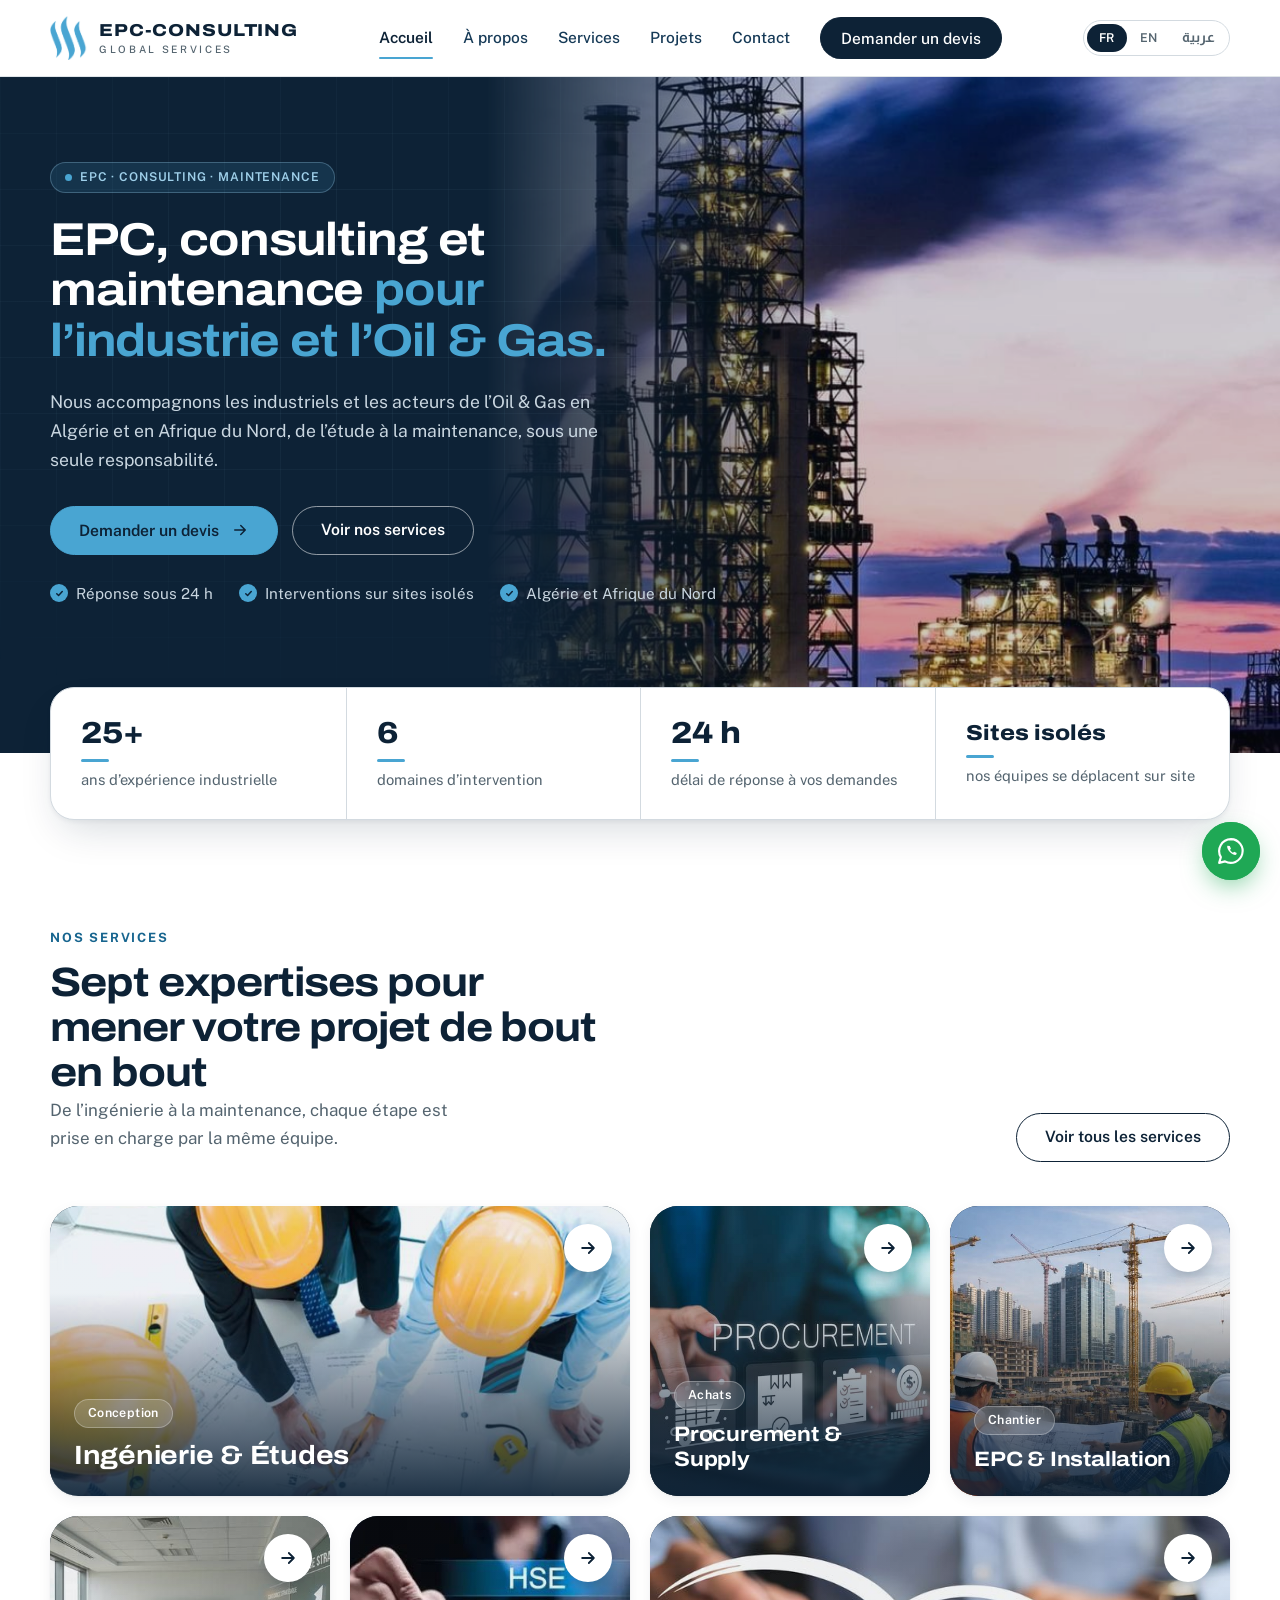
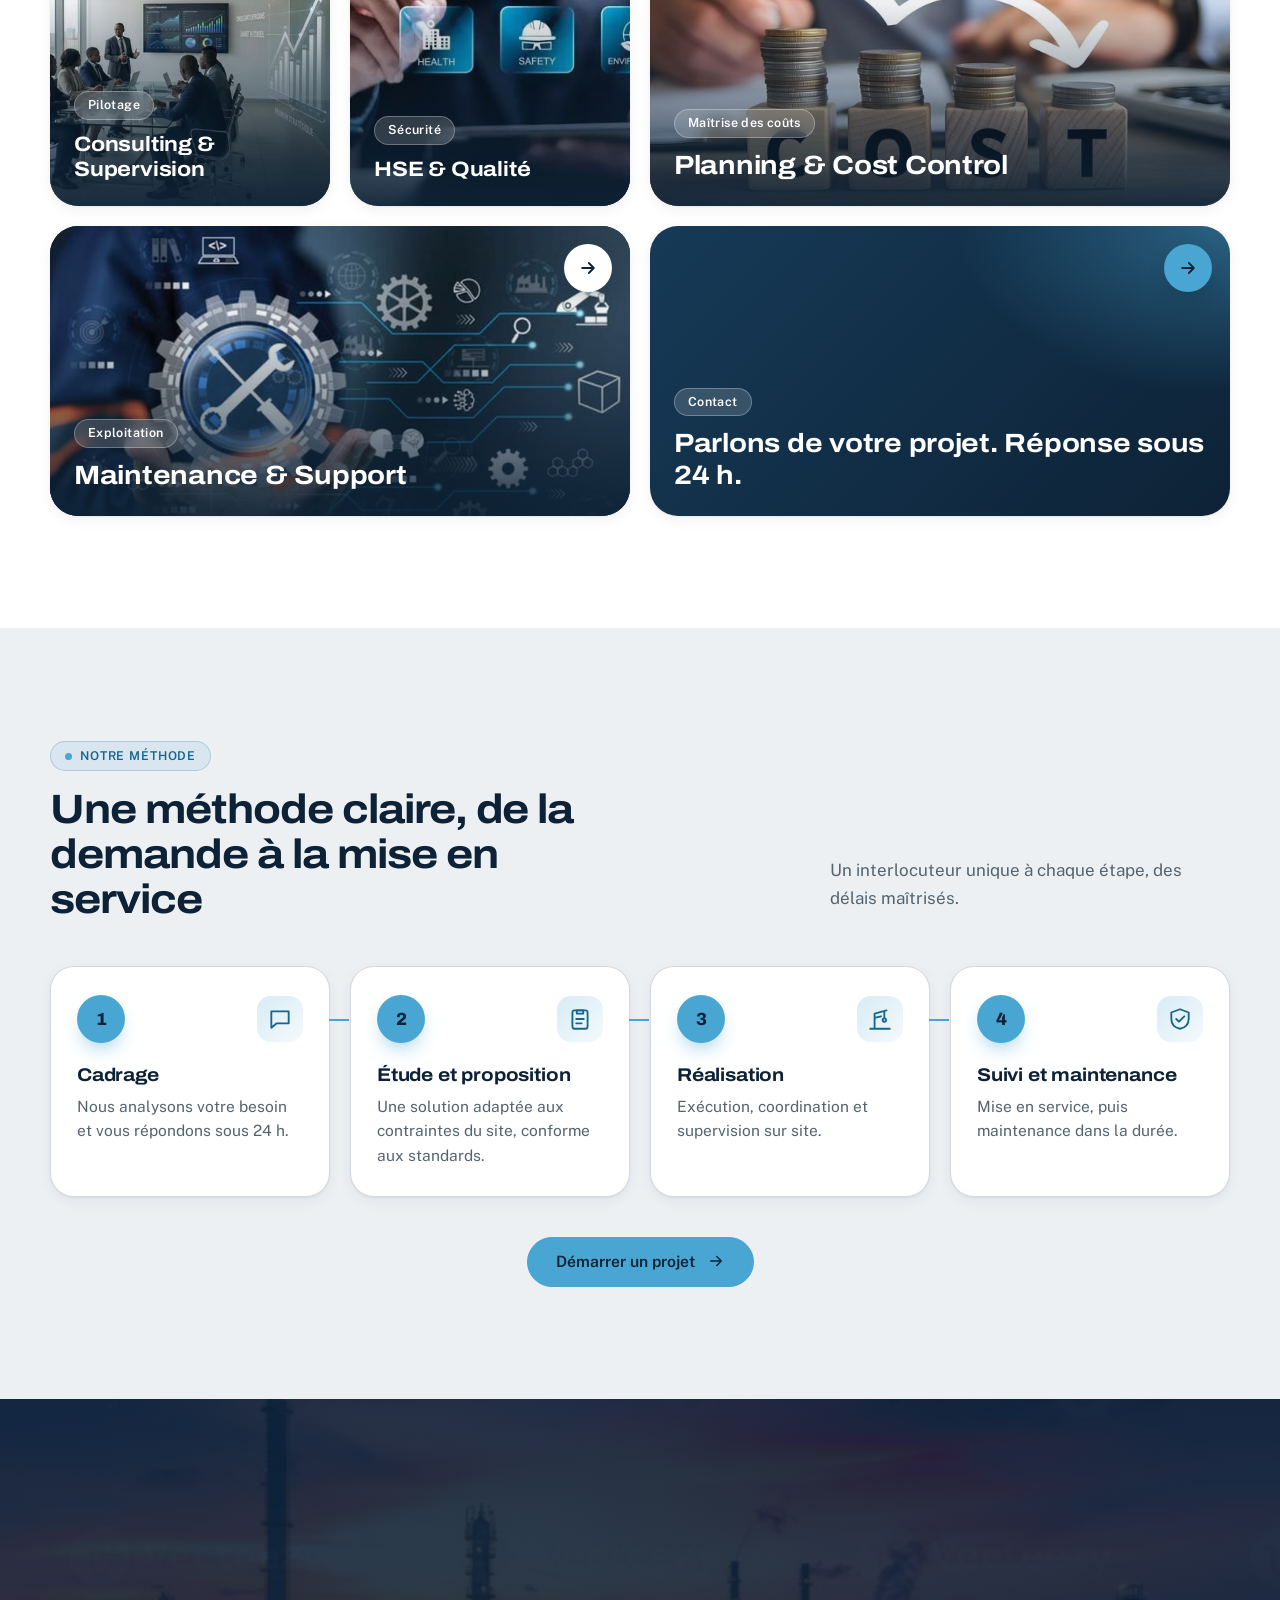
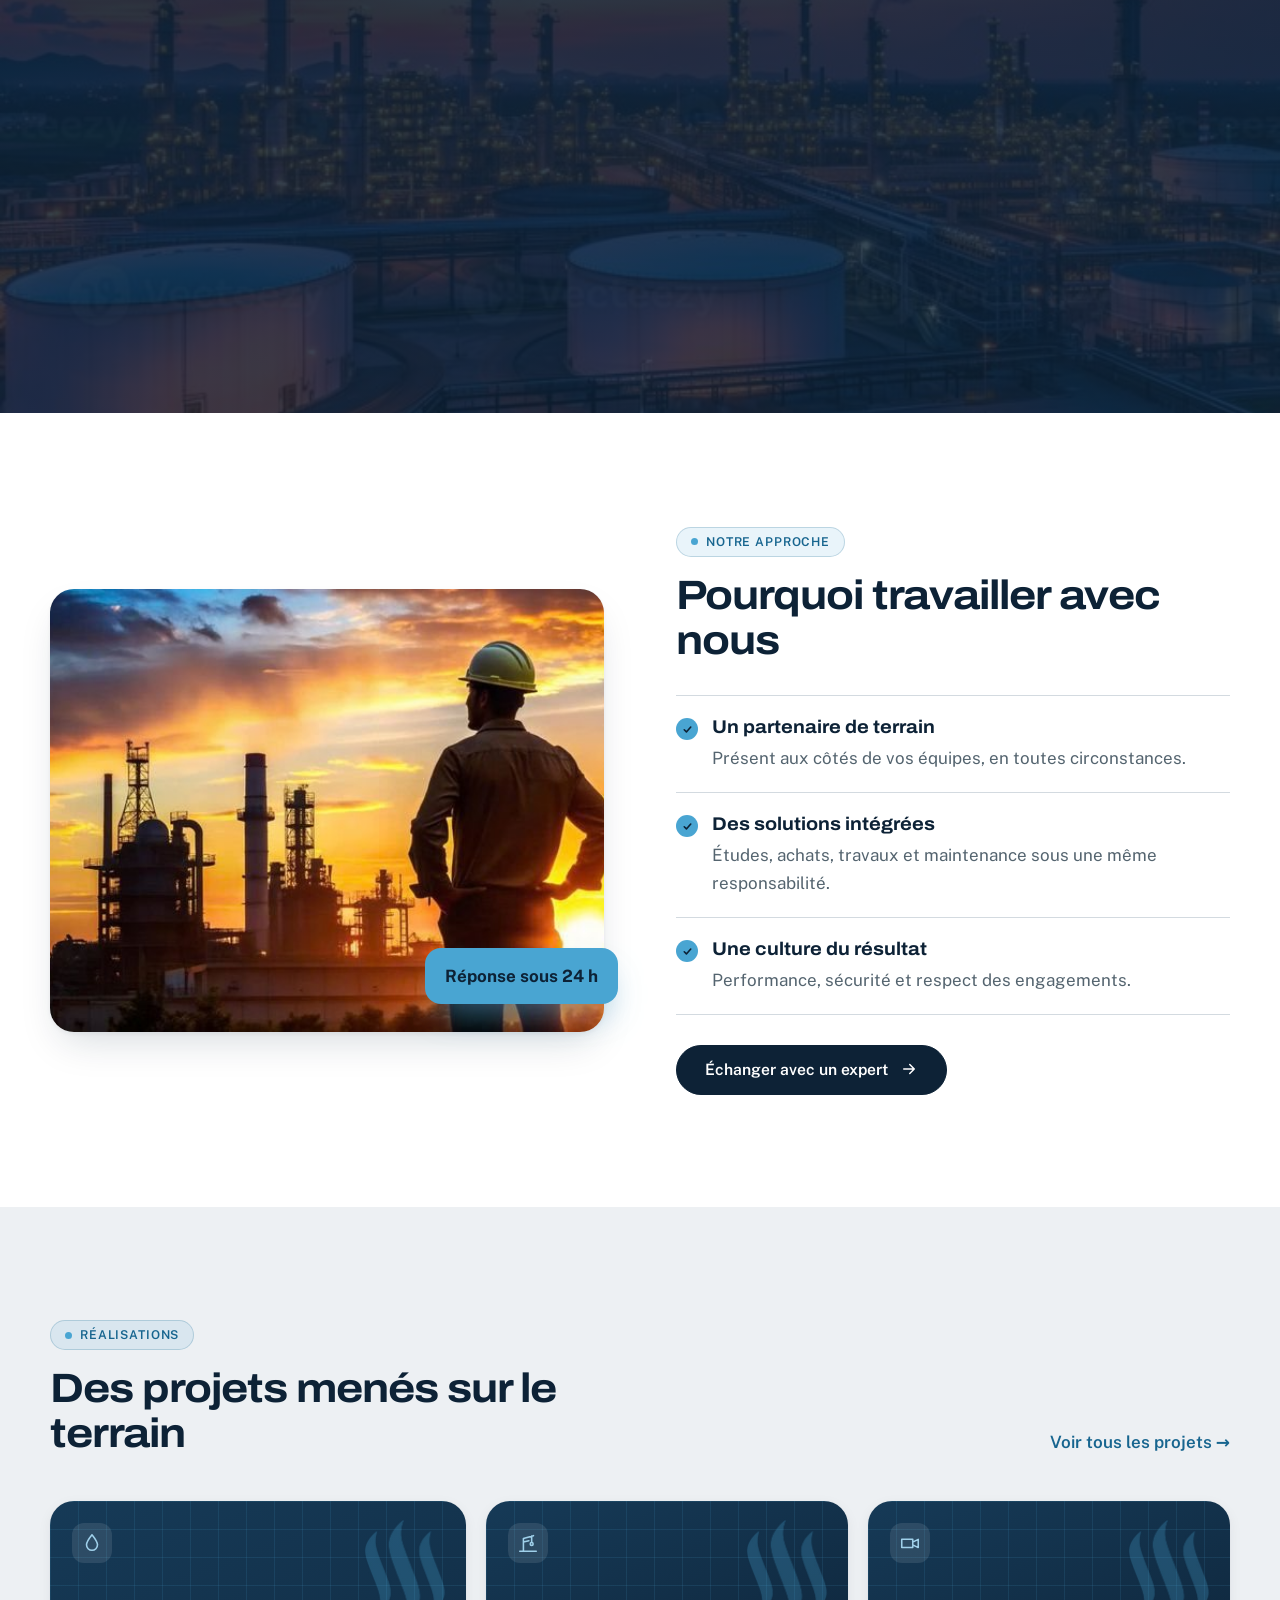
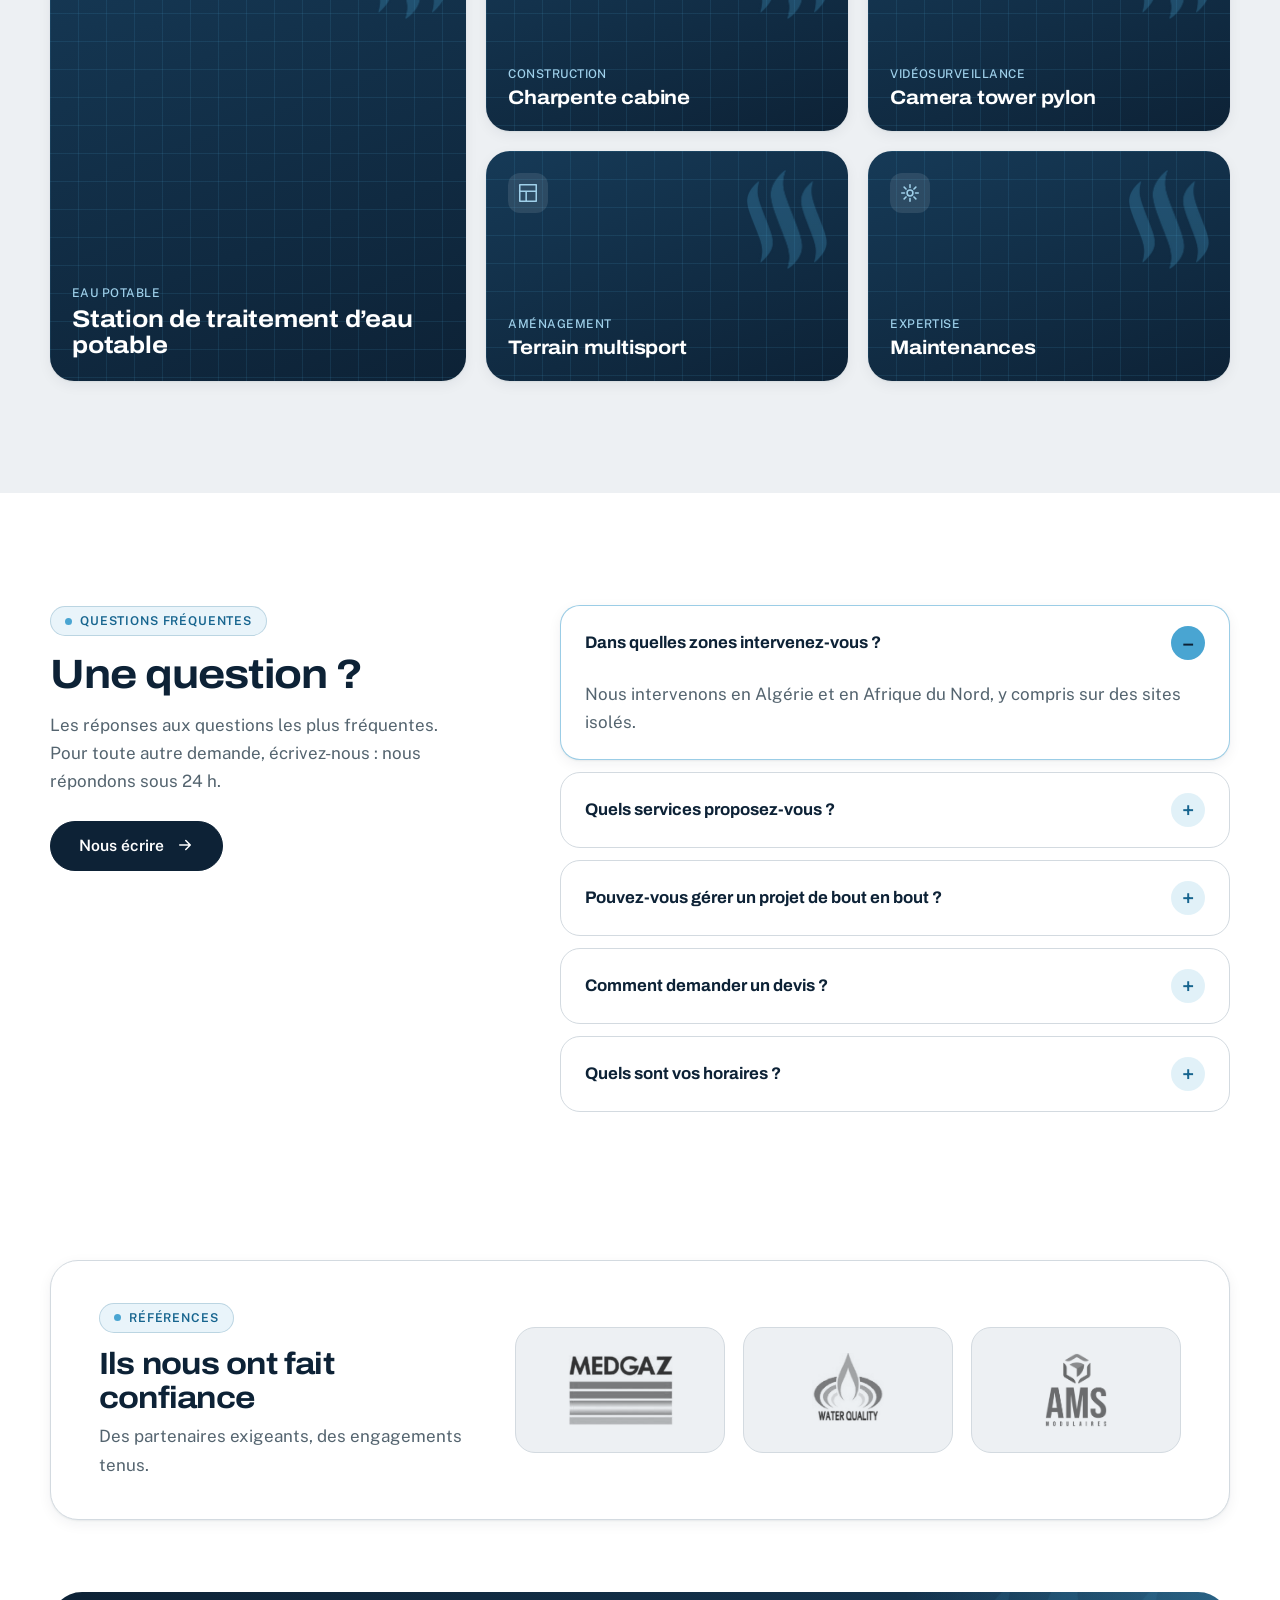
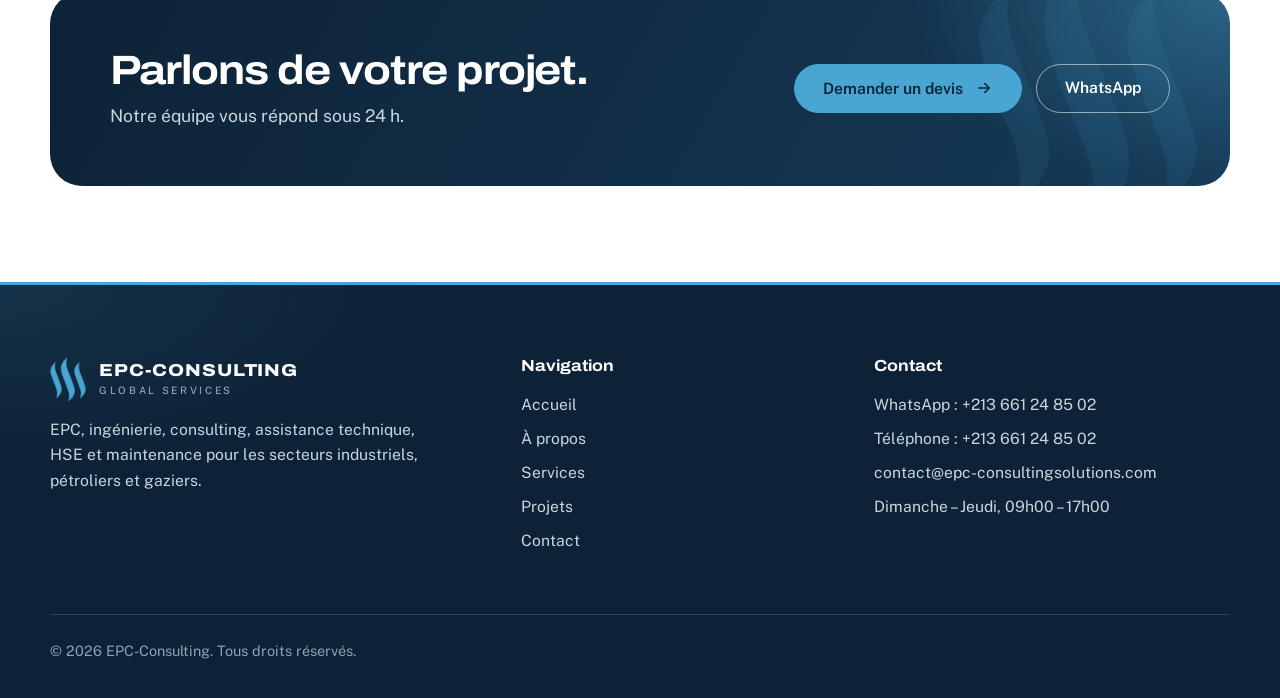
==== commit 1b37d2b0: "Update index.html" ====
--- a/index.html
+++ b/index.html
@@ -234,7 +234,7 @@
         <ul>
           <li><a href="https://wa.me/213661248502">WhatsApp : +213 661 24 85 02</a></li>
           <li><a href="tel:+213661248502">Téléphone : +213 661 24 85 02</a></li>
-          <li><a href="mailto:contact@epc-consulting.com">contact@epc-consulting.com</a></li>
+          <li><a href="mailto:contact@epc-consulting.com">contact@epc-consultingsolutions.com</a></li>
           <li>Dimanche – Jeudi, 09h00 – 17h00</li>
         </ul>
       </div>
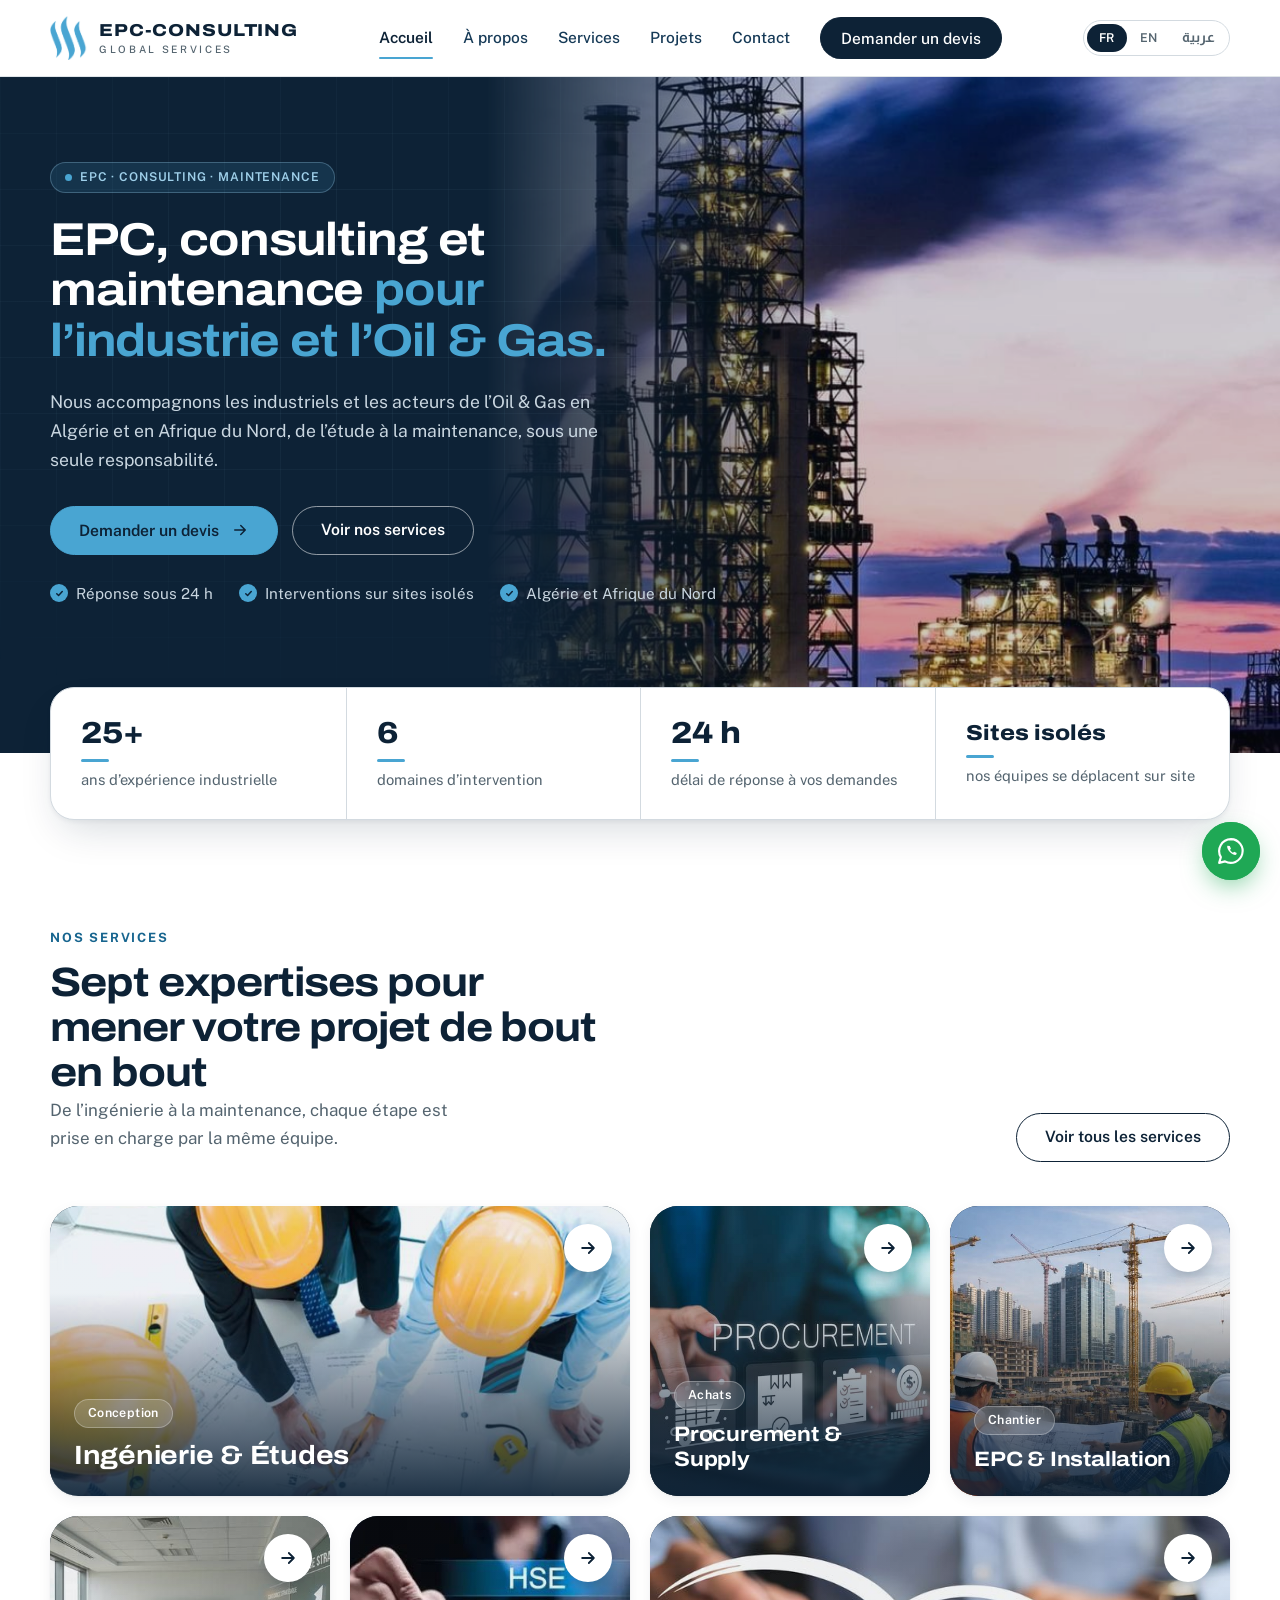
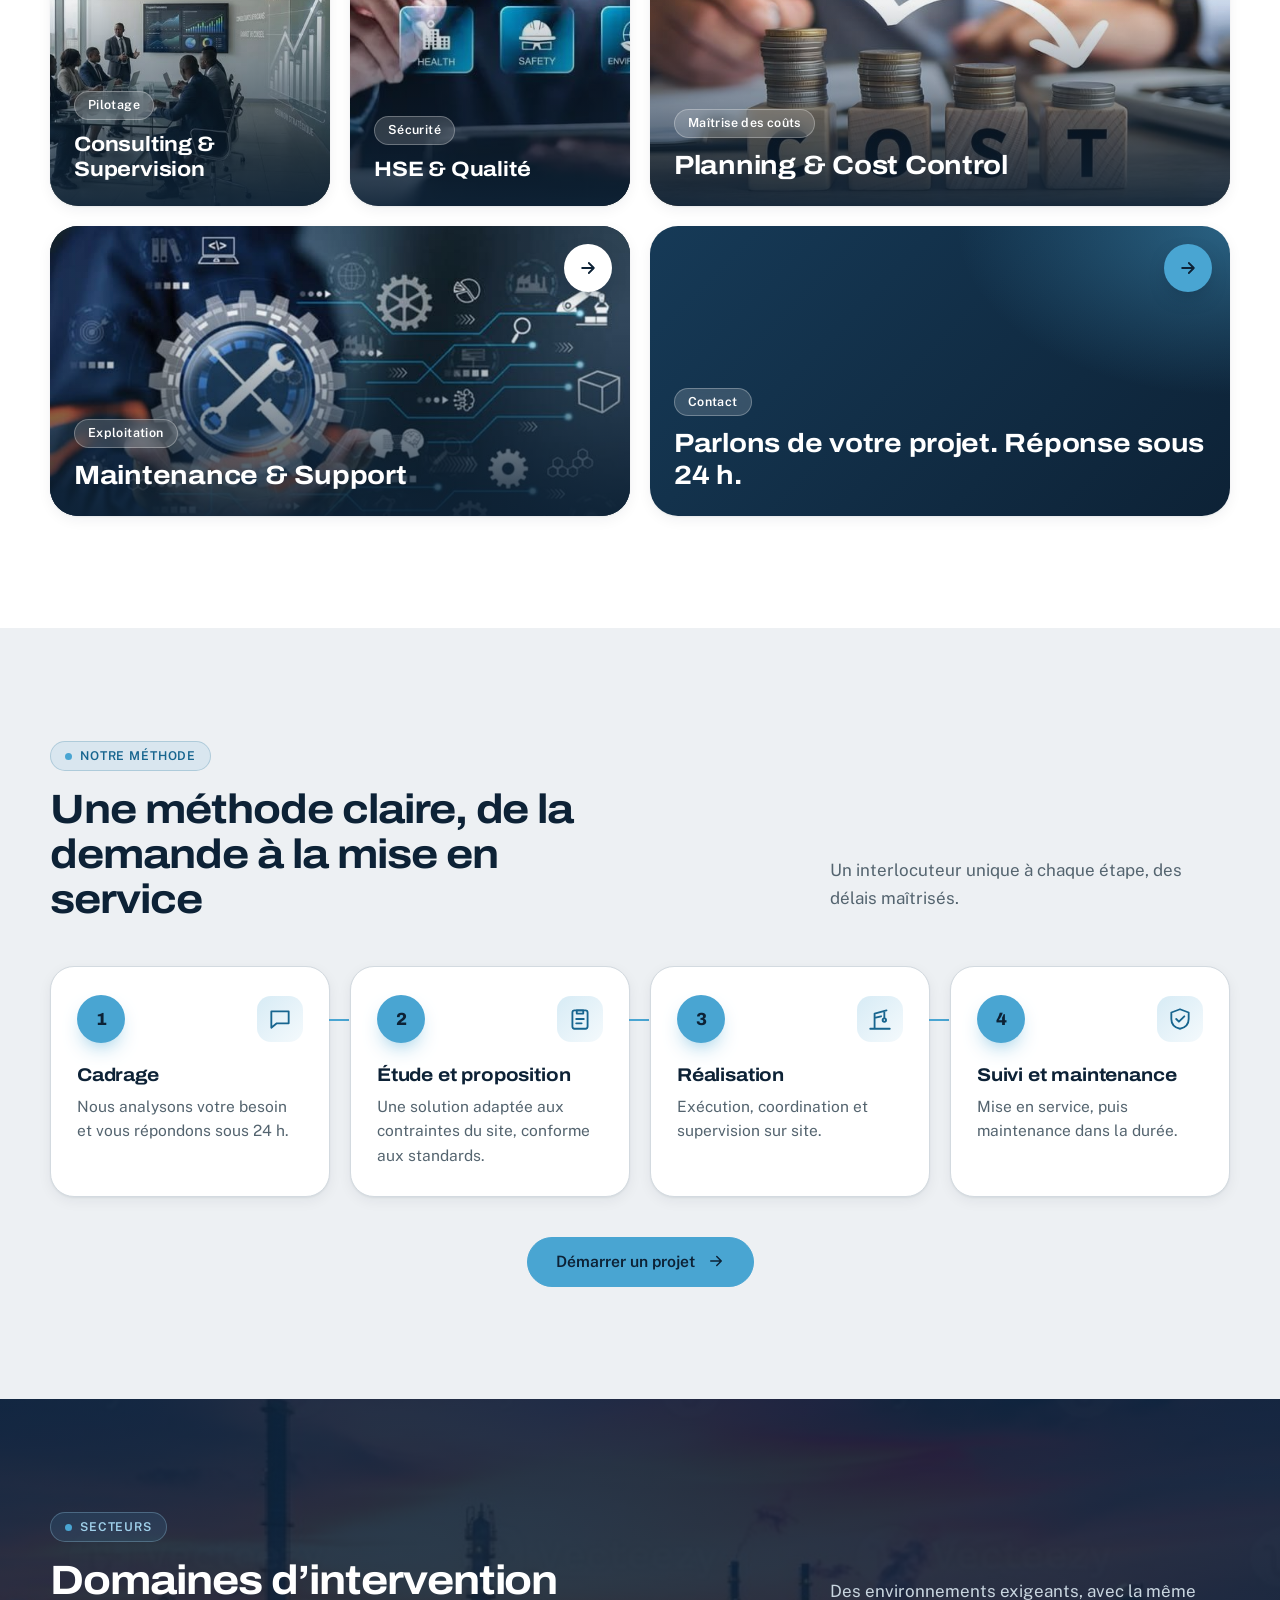
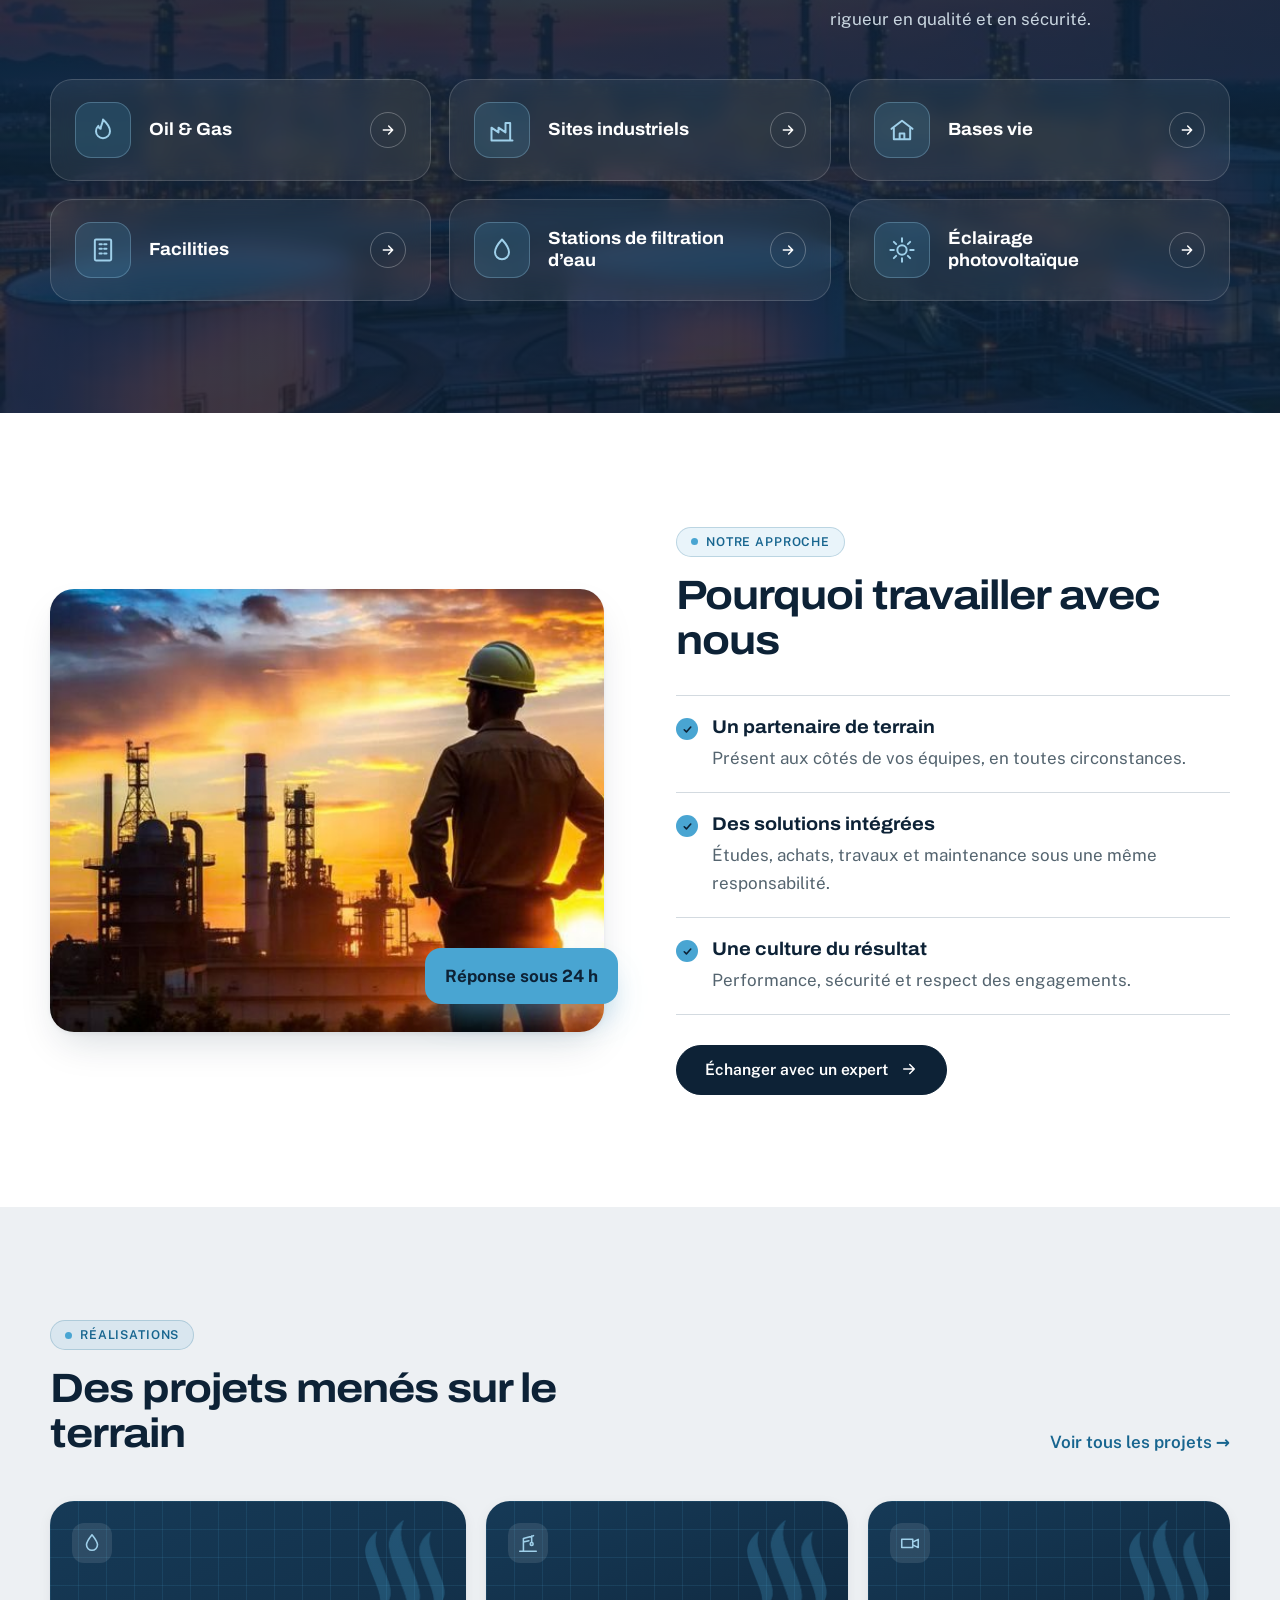
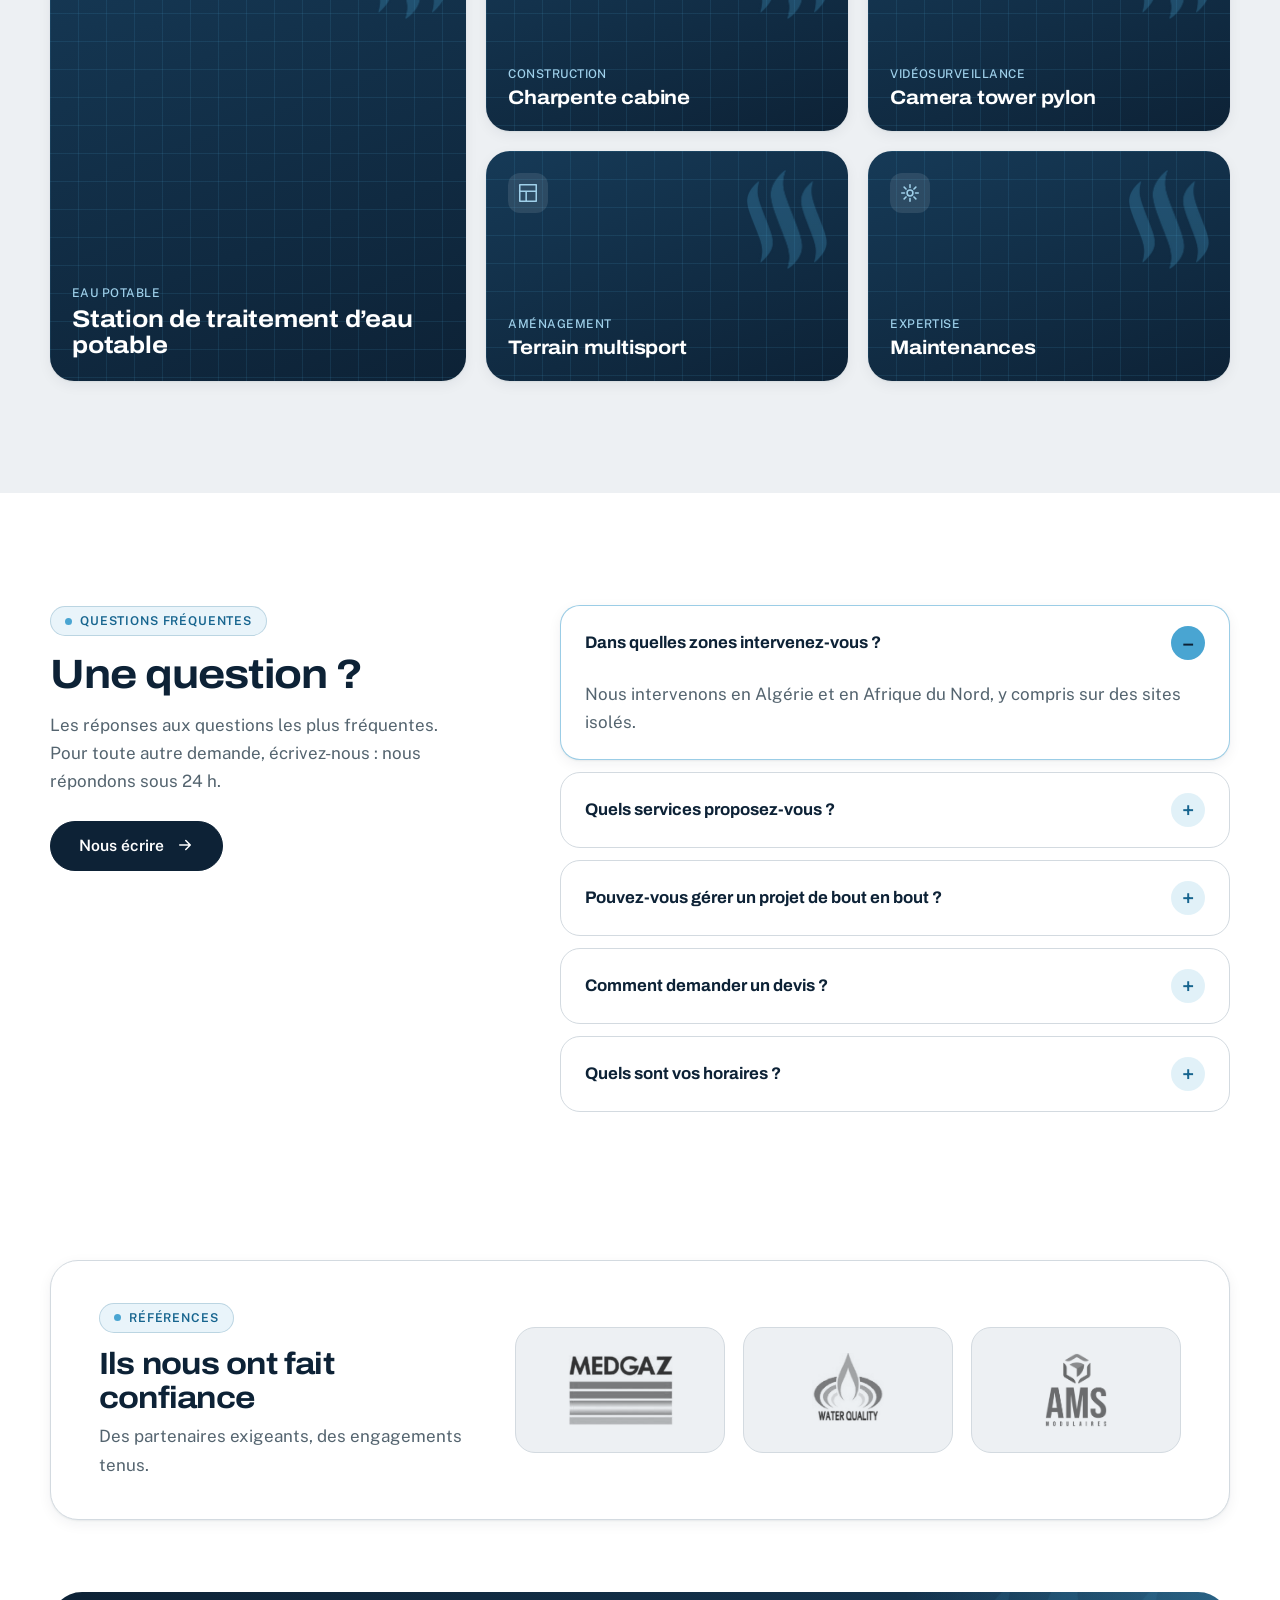
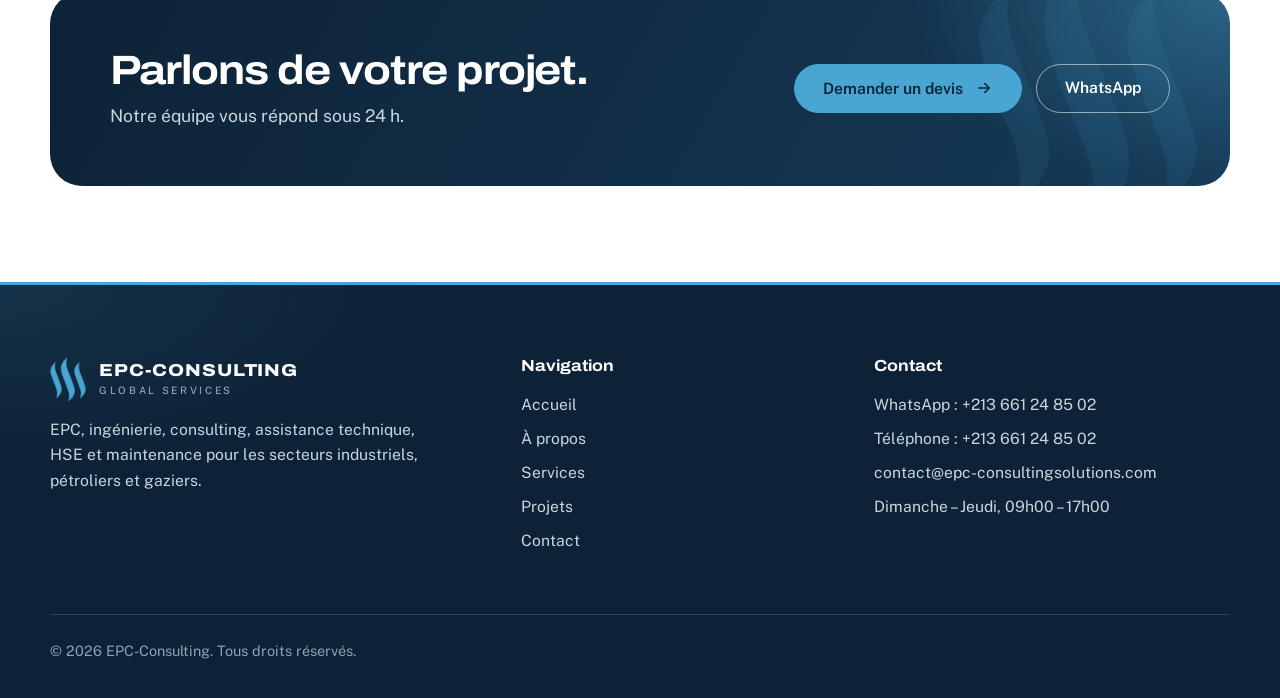
==== commit d0f884cf: "Add files via upload" ====
--- a/index.html
+++ b/index.html
@@ -234,7 +234,7 @@
         <ul>
           <li><a href="https://wa.me/213661248502">WhatsApp : +213 661 24 85 02</a></li>
           <li><a href="tel:+213661248502">Téléphone : +213 661 24 85 02</a></li>
-          <li><a href="mailto:contact@epc-consulting.com">contact@epc-consultingsolutions.com</a></li>
+          <li><a href="mailto:contact@epc-consultingsolutions.com">contact@epc-consultingsolutions.com</a></li>
           <li>Dimanche – Jeudi, 09h00 – 17h00</li>
         </ul>
       </div>
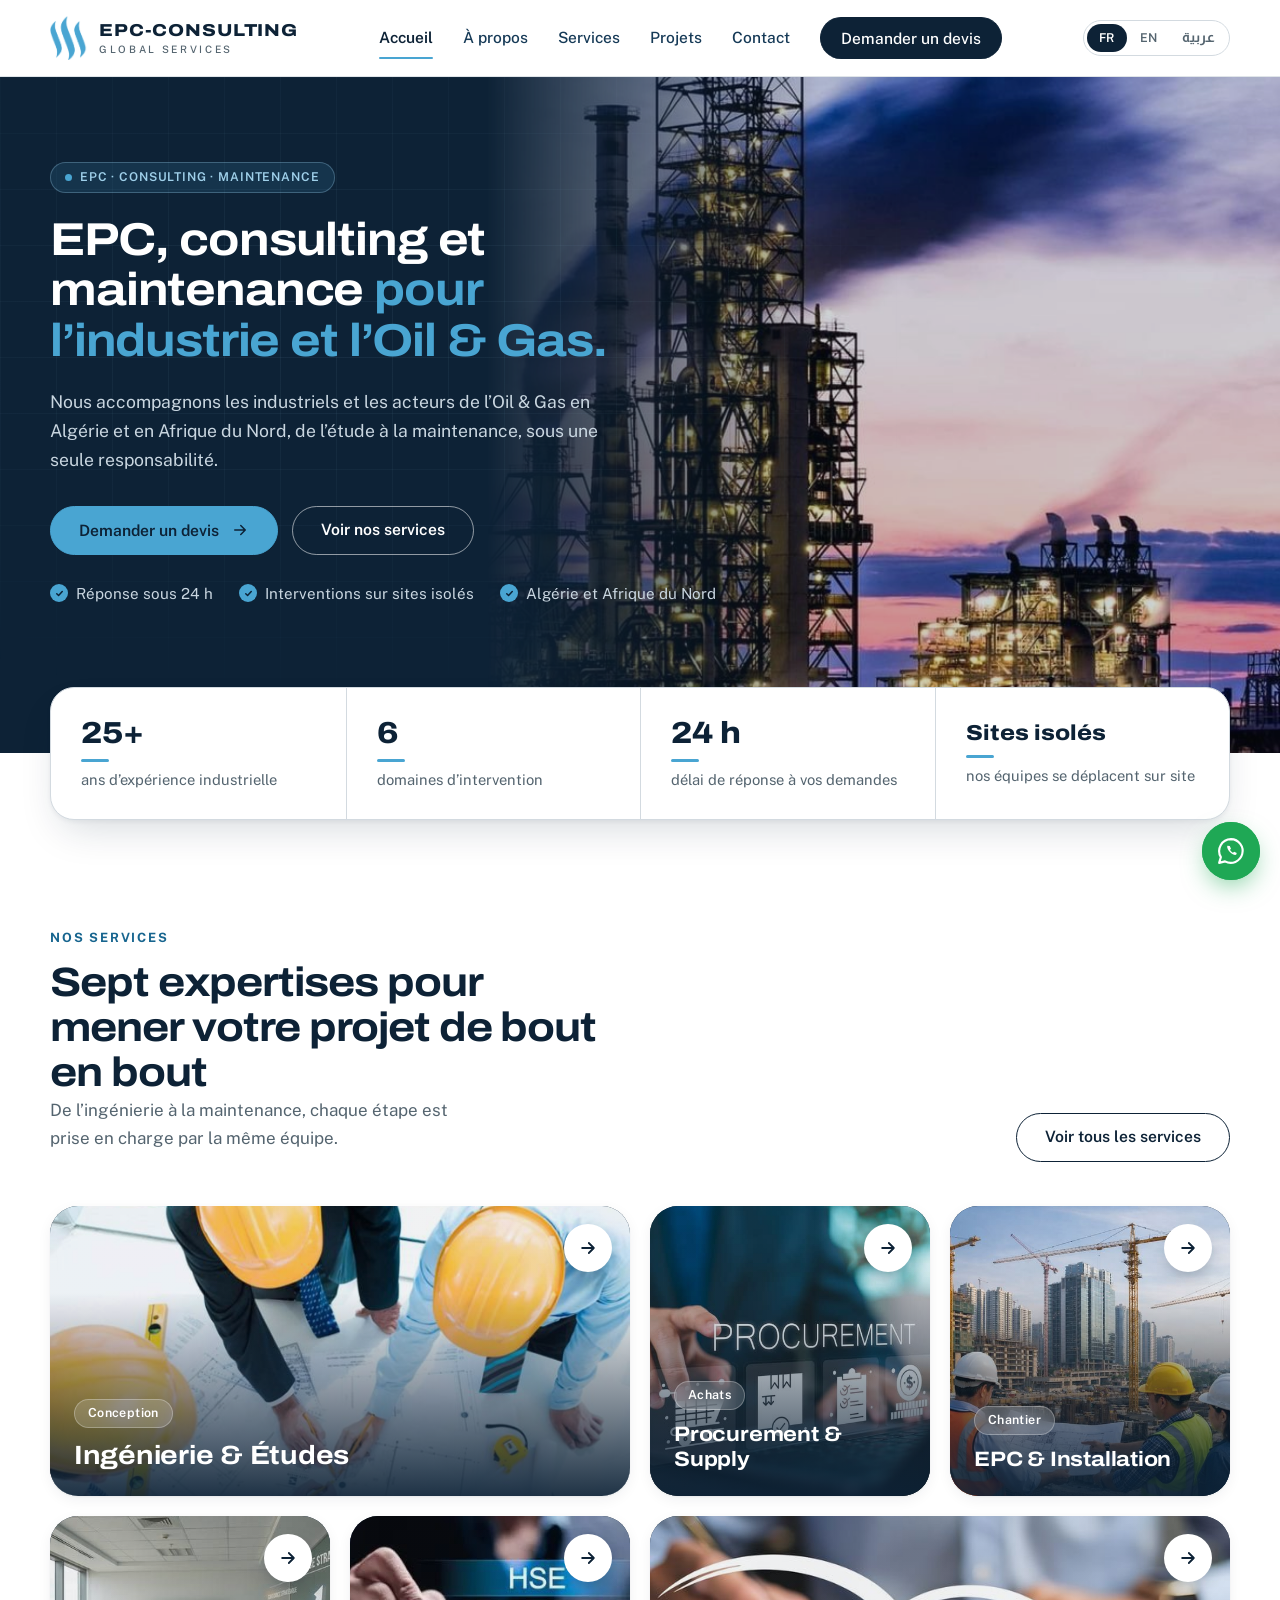
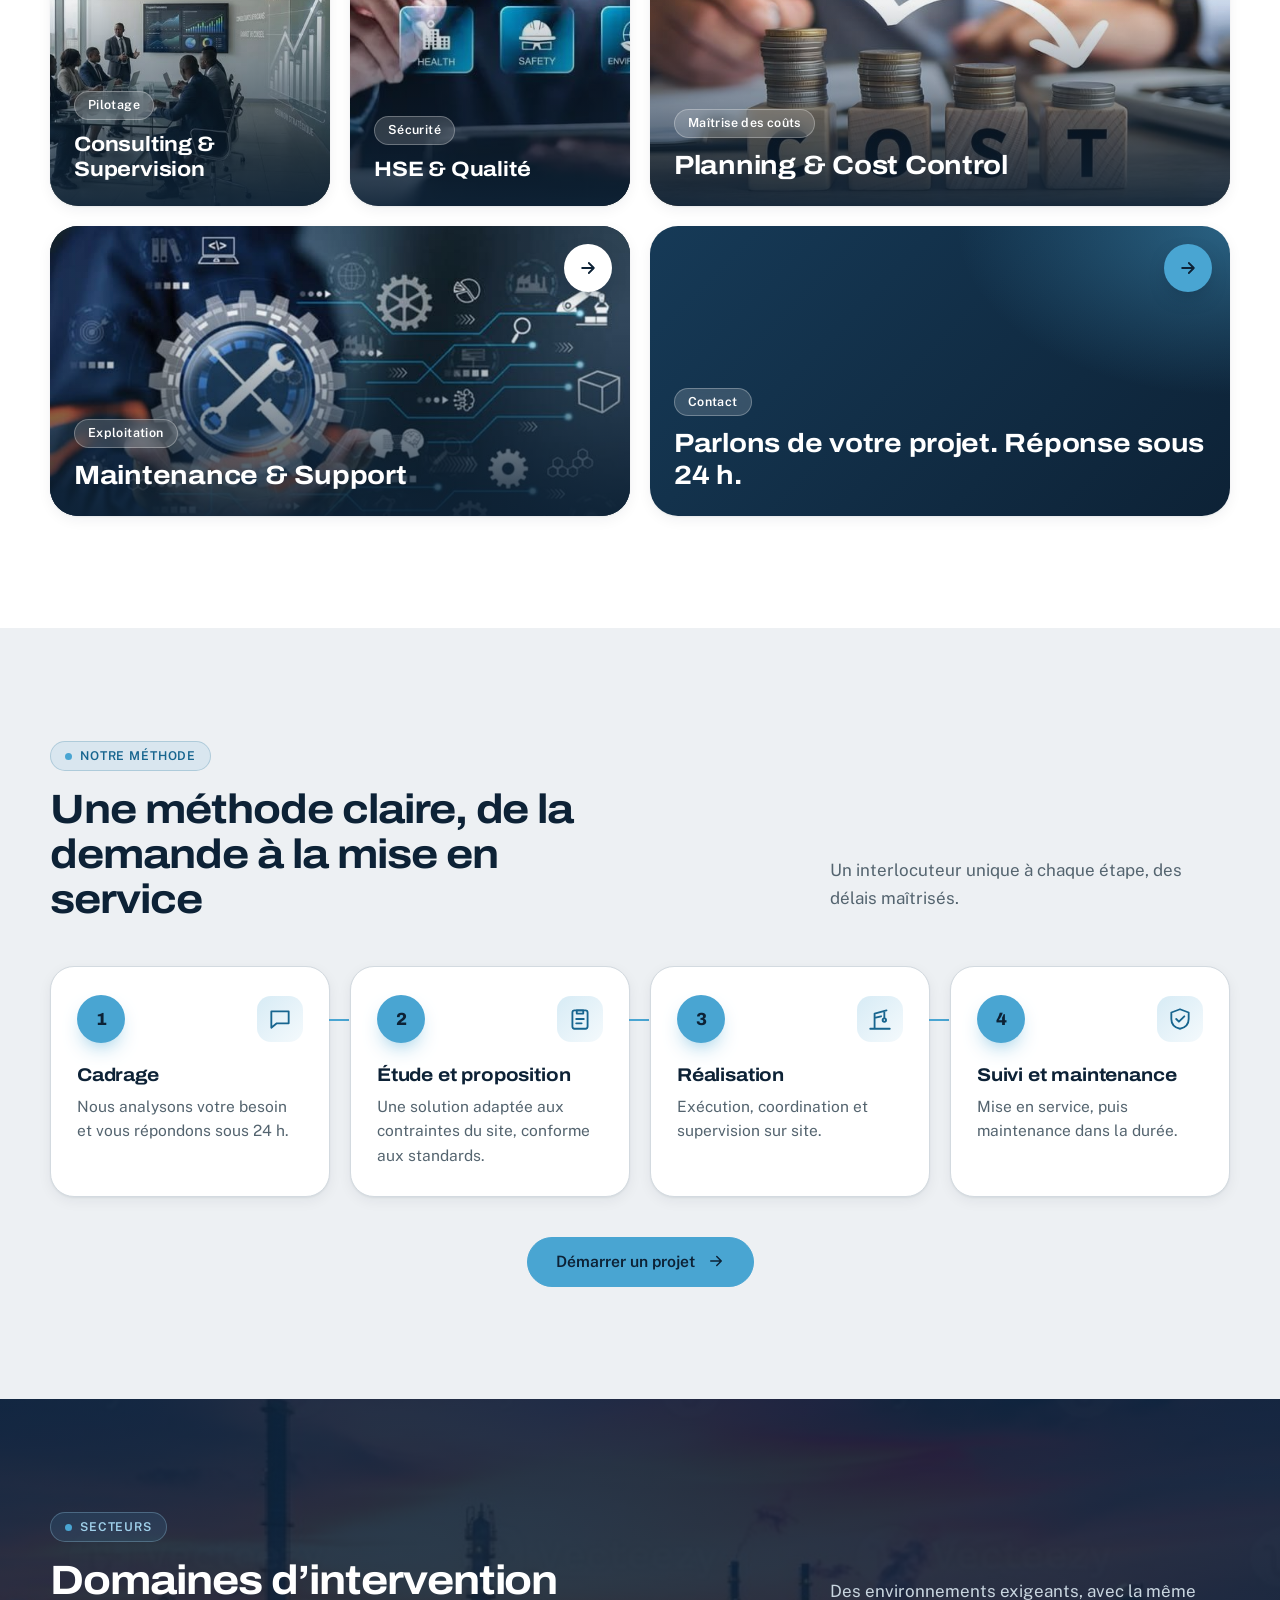
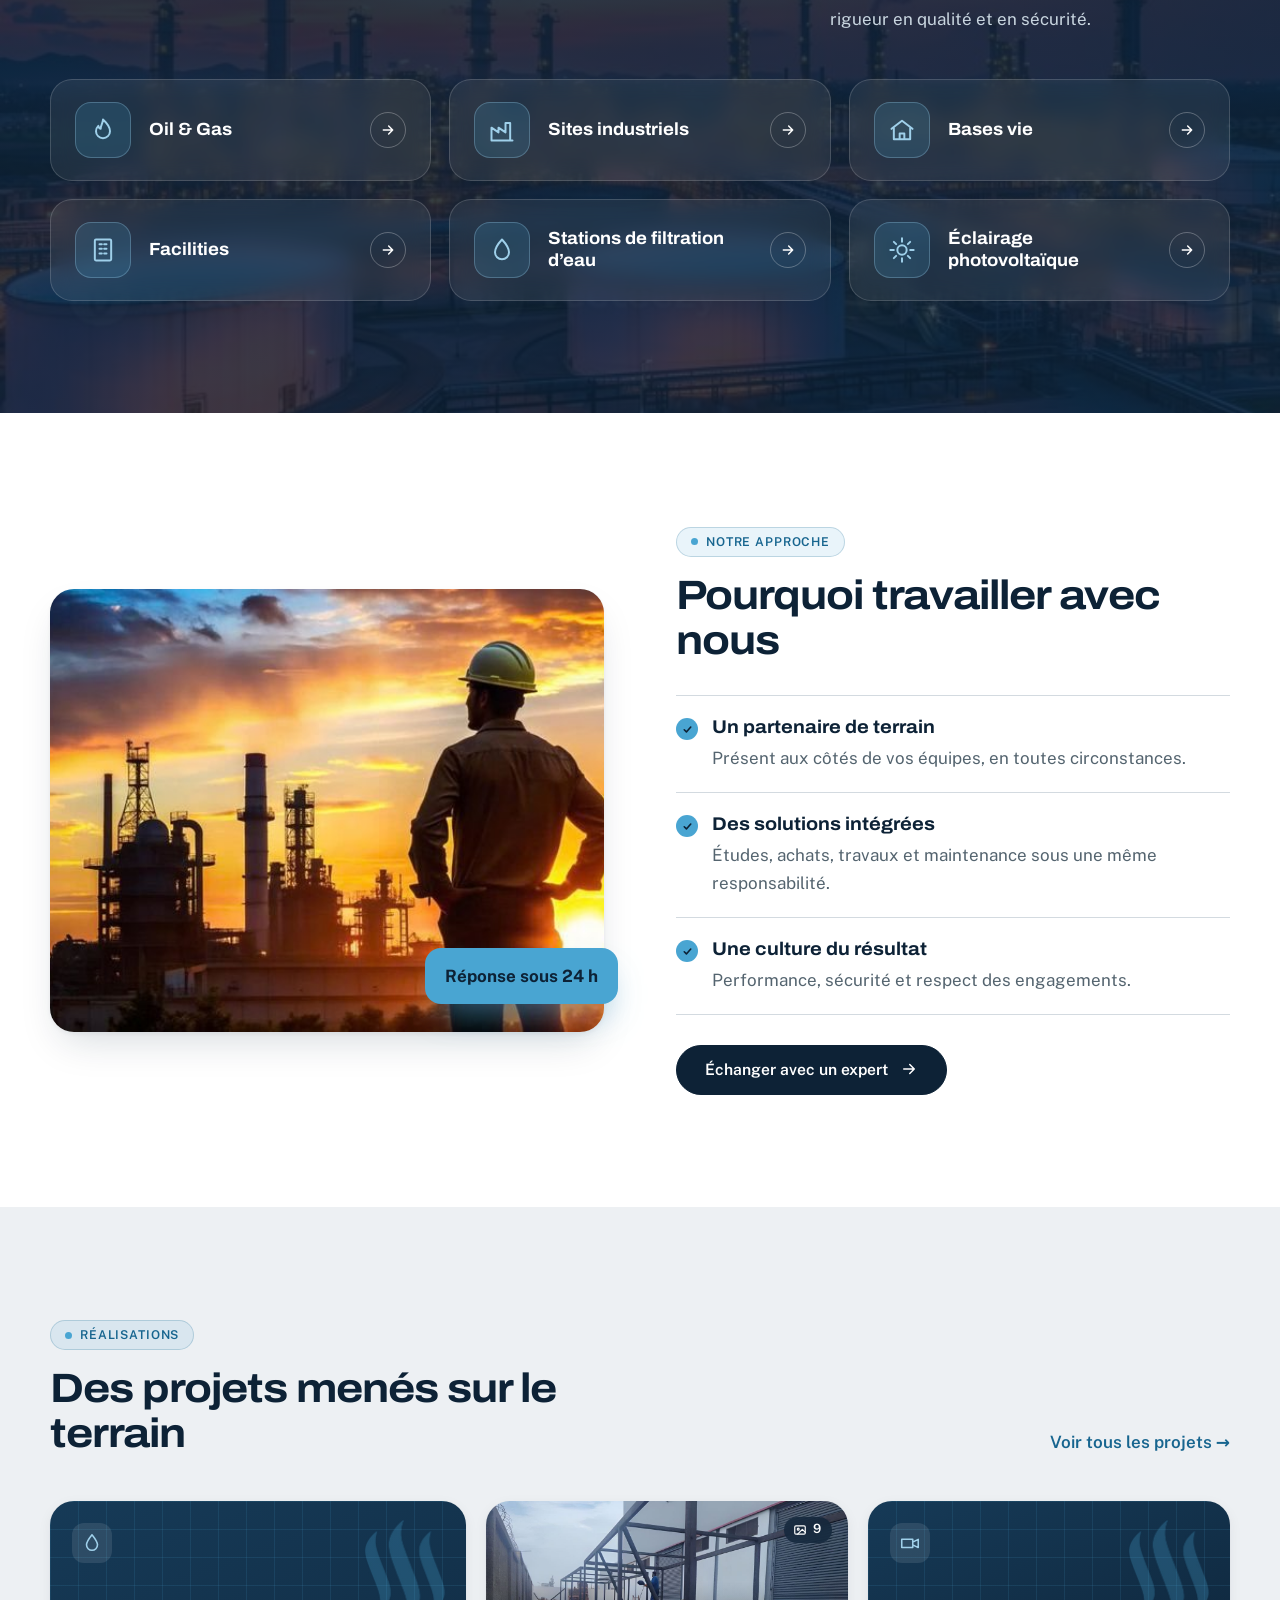
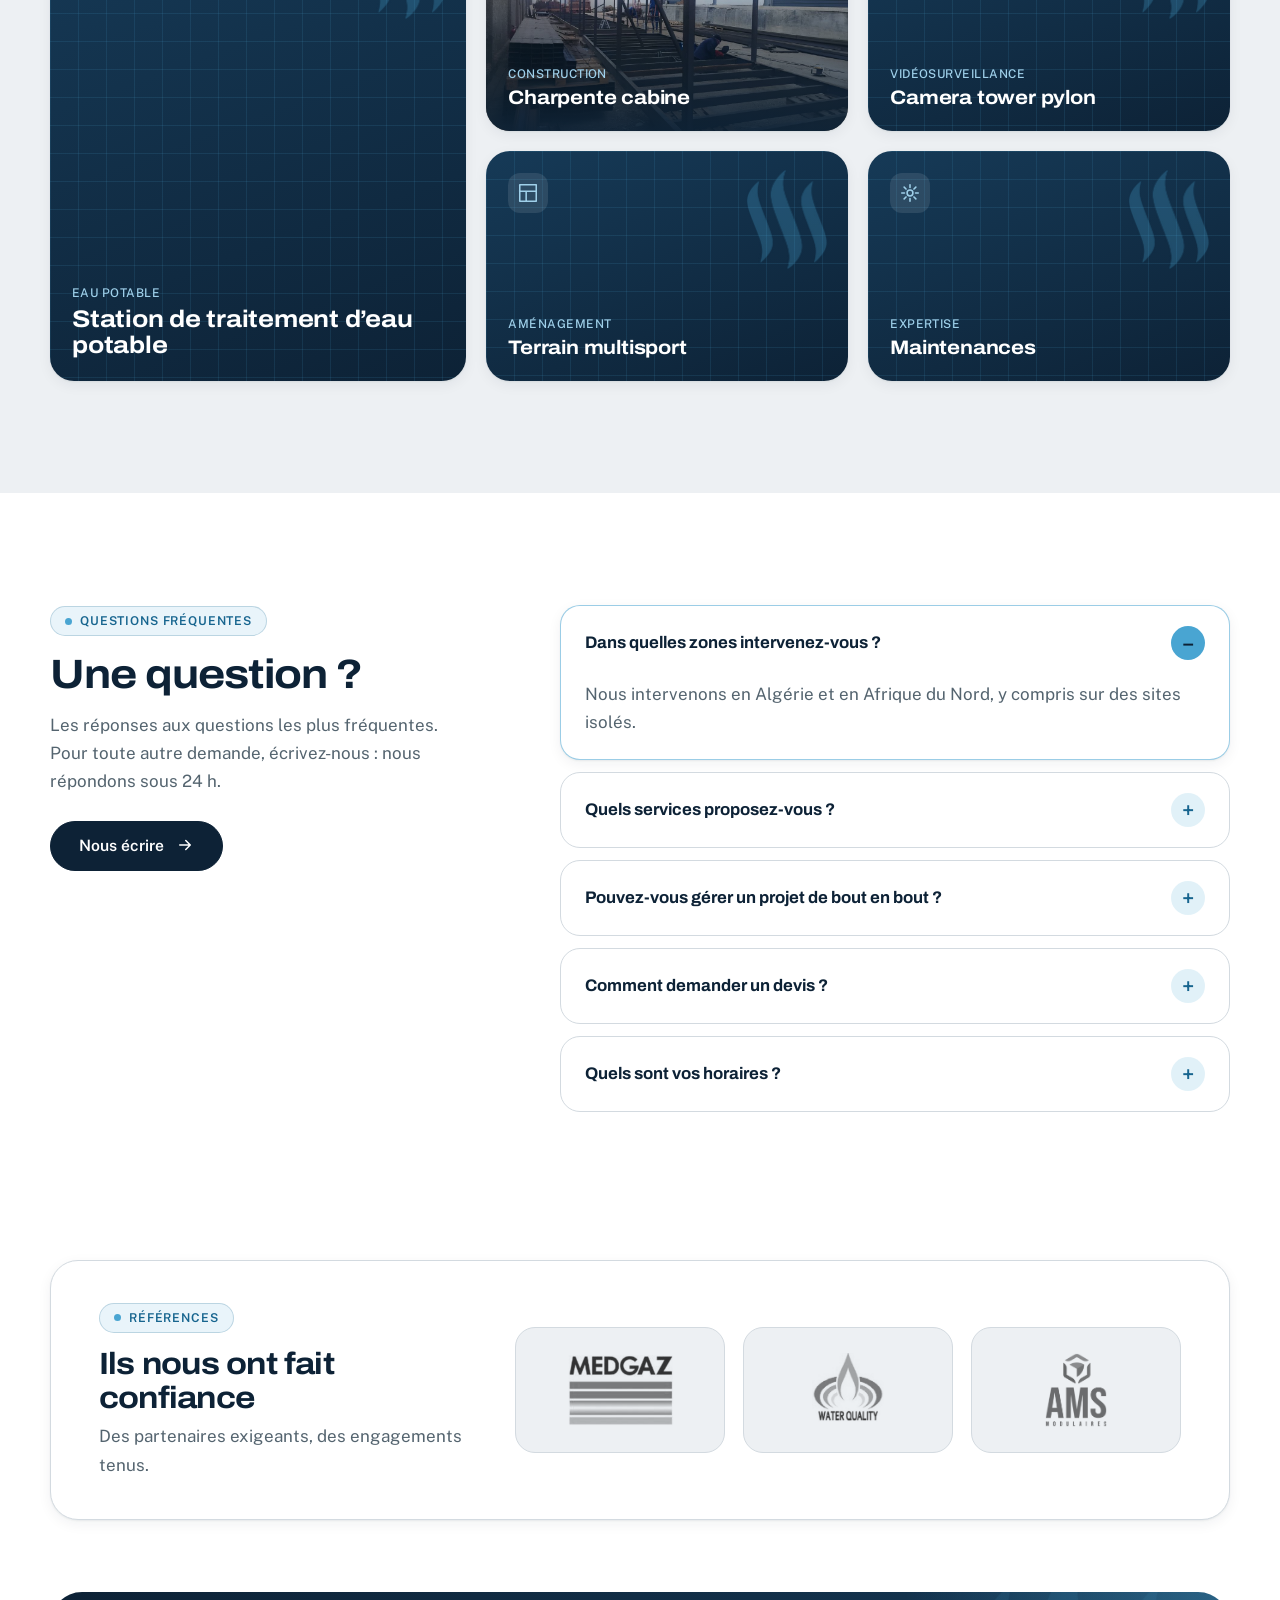
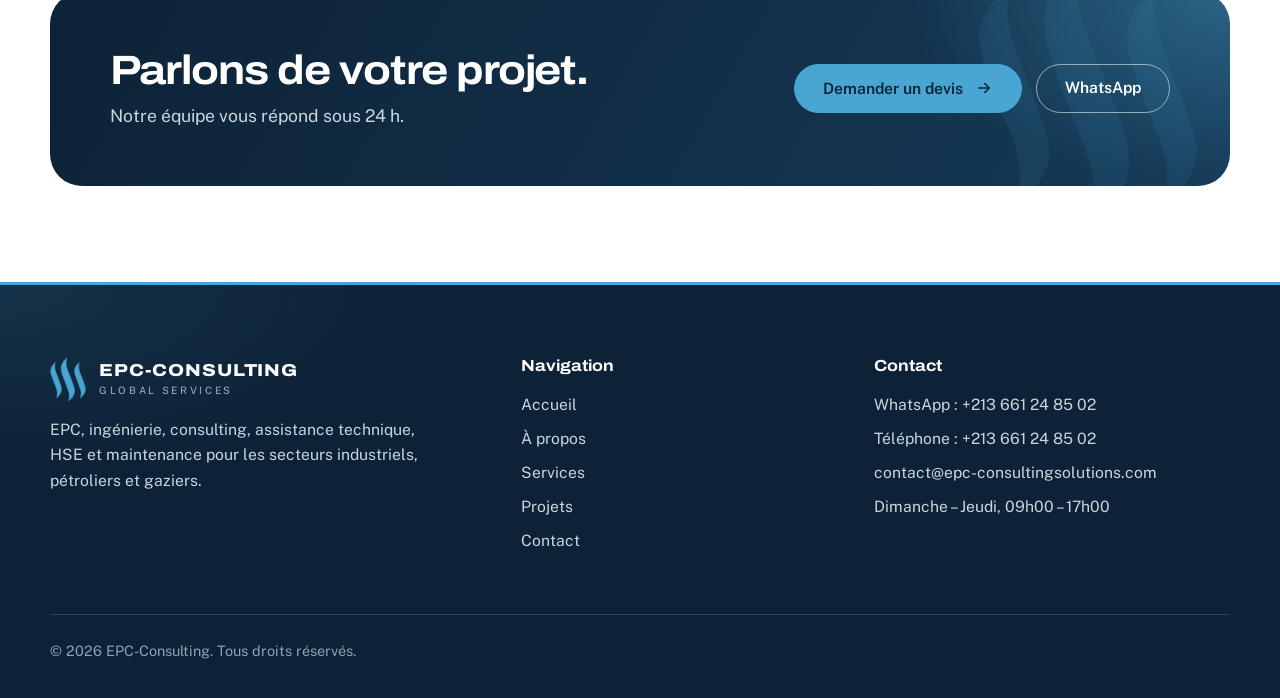
==== commit 0c341ec8: "Add files via upload" ====
--- a/index.html
+++ b/index.html
@@ -16,7 +16,7 @@
 <link rel="preload" href="assets/fonts/archivo.woff2" as="font" type="font/woff2" crossorigin>
 <link rel="preload" href="assets/fonts/public-sans.woff2" as="font" type="font/woff2" crossorigin>
 <script>(function(){var d=document.documentElement,l='fr';try{var q=new URLSearchParams(location.search).get('lang'),s=localStorage.getItem('epc-lang');l=q||s||'fr';if(!/^(fr|en|ar)$/.test(l))l='fr'}catch(e){}d.classList.add('js');d.lang=l;d.dir=l==='ar'?'rtl':'ltr';if(l!=='fr'){d.classList.add('i18n-pending');setTimeout(function(){d.classList.remove('i18n-pending')},2500)}})()</script>
-<link rel="stylesheet" href="assets/css/style.css?v=19">
+<link rel="stylesheet" href="assets/css/style.css?v=20">
 <script type="application/ld+json">{"@context": "https://schema.org", "@type": "FAQPage", "mainEntity": [{"@type": "Question", "name": "Dans quelles zones intervenez-vous ?", "acceptedAnswer": {"@type": "Answer", "text": "Nous intervenons en Algérie et en Afrique du Nord, y compris sur des sites isolés."}}, {"@type": "Question", "name": "Quels services proposez-vous ?", "acceptedAnswer": {"@type": "Answer", "text": "Ingénierie & études, procurement & supply, EPC / construction & installation, supervision & assistance technique, HSE, qualité & contrôle, planning & cost control, maintenance & support opérationnel. Voir le détail des services."}}, {"@type": "Question", "name": "Pouvez-vous gérer un projet de bout en bout ?", "acceptedAnswer": {"@type": "Answer", "text": "Oui. Études, achats, travaux et maintenance sont réunis sous la même responsabilité, avec un interlocuteur unique pour l’ensemble de votre projet."}}, {"@type": "Question", "name": "Comment demander un devis ?", "acceptedAnswer": {"@type": "Answer", "text": "Remplissez le formulaire de contact ou écrivez-nous sur WhatsApp : votre message est déjà rédigé, il ne reste qu’à l’envoyer. Nous vous répondons sous 24 h."}}, {"@type": "Question", "name": "Quels sont vos horaires ?", "acceptedAnswer": {"@type": "Answer", "text": "Dimanche – Jeudi, de 09h00 à 17h00."}}]}</script>
 </head>
 <body>
@@ -151,7 +151,7 @@
     </div>
     <div class="tiles tiles-home scroller">
       <figure class="tile" data-slug="station-traitement-eau-potable" data-cat="Eau potable"><svg class="ic" viewBox="0 0 24 24" aria-hidden="true"><path d="M12 3c4 5 6 8 6 11a6 6 0 0 1-12 0c0-3 2-6 6-11z"/></svg><small>Eau potable</small><h3>Station de traitement d’eau potable</h3></figure>
-      <figure class="tile" data-slug="charpente-cabine" data-cat="Construction"><svg class="ic" viewBox="0 0 24 24" aria-hidden="true"><path d="M3 21h18M7 21V7M7 7l11-3M7 11l6-1.5M16 4.5V11"/><circle cx="16" cy="13" r="1.6"/></svg><small>Construction</small><h3>Charpente cabine</h3></figure>
+      <figure class="tile" data-slug="charpente-cabine" data-photos="9" data-cat="Construction"><svg class="ic" viewBox="0 0 24 24" aria-hidden="true"><path d="M3 21h18M7 21V7M7 7l11-3M7 11l6-1.5M16 4.5V11"/><circle cx="16" cy="13" r="1.6"/></svg><small>Construction</small><h3>Charpente cabine</h3></figure>
       <figure class="tile" data-slug="camera-tower-pylon" data-cat="Vidéosurveillance"><svg class="ic" viewBox="0 0 24 24" aria-hidden="true"><path d="M3 8h12v9H3zM15 11l6-3v9l-6-3"/></svg><small>Vidéosurveillance</small><h3>Camera tower pylon</h3></figure>
       <figure class="tile" data-slug="terrain-multisport" data-cat="Aménagement"><svg class="ic" viewBox="0 0 24 24" aria-hidden="true"><path d="M3 3h18v18H3zM3 10h18M10 10v11"/></svg><small>Aménagement</small><h3>Terrain multisport</h3></figure>
       <figure class="tile" data-slug="maintenances" data-cat="Expertise"><svg class="ic" viewBox="0 0 24 24" aria-hidden="true"><circle cx="12" cy="12" r="3.2"/><path d="M12 3v3M12 18v3M3 12h3M18 12h3M5.6 5.6l2.1 2.1M16.3 16.3l2.1 2.1M18.4 5.6l-2.1 2.1M7.7 16.3l-2.1 2.1"/></svg><small>Expertise</small><h3>Maintenances</h3></figure>
@@ -248,8 +248,8 @@
   <a href="https://wa.me/213661248502" target="_blank" rel="noopener"><svg width="16" height="16" viewBox="0 0 24 24" aria-hidden="true"><path d="M12 2.5a9.5 9.5 0 0 0-8.1 14.4L2.5 21.5l4.7-1.2A9.5 9.5 0 1 0 12 2.5z"/></svg>WhatsApp</a>
   <a class="main" href="contact.html">Demander un devis</a>
 </div>
-<script src="assets/js/translations.js?v=19"></script>
-<script src="assets/js/i18n.js?v=19"></script>
-<script src="assets/js/main.js?v=19"></script>
+<script src="assets/js/translations.js?v=20"></script>
+<script src="assets/js/i18n.js?v=20"></script>
+<script src="assets/js/main.js?v=20"></script>
 </body>
 </html>
--- a/assets/css/style.css
+++ b/assets/css/style.css
@@ -1250,3 +1250,44 @@
   html[dir="rtl"] .chip-float { right: auto; left: 10px; }
   html[dir="rtl"] .wa { right: auto; left: 14px; }
 }
+
+
+/* ---------- Galerie photo des projets ---------- */
+.tile[data-photos] { cursor: pointer; }
+.tile[data-photos]:focus-visible { outline: 3px solid var(--blue); outline-offset: 3px; }
+.tile-count { position: absolute; top: 16px; right: 16px; z-index: 2; display: inline-flex; align-items: center; gap: 6px; padding: 6px 11px 6px 9px; border-radius: 999px; background: rgba(13,34,54,.72); color: #fff; font-size: .8rem; line-height: 1; backdrop-filter: blur(4px); -webkit-backdrop-filter: blur(4px); }
+.tile-count b { font-weight: 600; }
+html[dir="rtl"] .tile-count { right: auto; left: 16px; }
+@media (max-width: 760px) { .tile-count { top: 10px; right: 10px; padding: 5px 9px 5px 7px; font-size: .74rem; } html[dir="rtl"] .tile-count { right: auto; left: 10px; } }
+
+html.lb-open { overflow: hidden; }
+.lb { position: fixed; inset: 0; z-index: 200; display: grid; grid-template-rows: minmax(0, 1fr) auto; background: rgba(8,22,36,.97); animation: lb-in .25s var(--ease); }
+.lb[hidden] { display: none; }
+@keyframes lb-in { from { opacity: 0; } to { opacity: 1; } }
+.lb-fig { margin: 0; min-height: 0; display: flex; flex-direction: column; align-items: center; justify-content: center; gap: 12px; padding: 64px 72px 8px; }
+.lb-fig img { max-width: 100%; max-height: calc(100% - 40px); width: auto; height: auto; object-fit: contain; border-radius: 10px; background: #0d2236; box-shadow: 0 20px 60px rgba(0,0,0,.45); transition: opacity .2s; }
+.lb-fig img.lb-loading { opacity: .35; }
+.lb-fig figcaption { display: flex; gap: 14px; align-items: baseline; color: #fff; font-size: .95rem; }
+.lb-title { font-family: "Archivo", system-ui, sans-serif; font-weight: 600; }
+.lb-count { color: var(--blue-soft); font-variant-numeric: tabular-nums; }
+.lb-x, .lb-nav { position: absolute; z-index: 3; display: grid; place-items: center; width: 46px; height: 46px; border: 0; border-radius: 50%; background: rgba(255,255,255,.12); color: #fff; cursor: pointer; transition: background .2s, transform .2s; }
+.lb-x:hover, .lb-nav:hover { background: rgba(255,255,255,.24); }
+.lb-x:focus-visible, .lb-nav:focus-visible { outline: 3px solid var(--blue); outline-offset: 2px; }
+.lb-x { top: 14px; right: 14px; }
+.lb-nav { top: 50%; margin-top: -42px; }
+.lb-prev { left: 14px; } .lb-next { right: 14px; }
+.lb-nav[hidden] { display: none; }
+.lb-thumbs { display: flex; gap: 8px; justify-content: safe center; overflow-x: auto; padding: 10px 16px 16px; scrollbar-width: thin; }
+.lb-thumbs[hidden] { display: none; }
+.lb-thumbs button { flex: 0 0 auto; width: 84px; height: 58px; padding: 0; border: 2px solid transparent; border-radius: 8px; overflow: hidden; background: #0d2236; cursor: pointer; opacity: .6; transition: opacity .2s, border-color .2s; }
+.lb-thumbs button:hover { opacity: .9; }
+.lb-thumbs button.on { opacity: 1; border-color: var(--blue); }
+.lb-thumbs button:focus-visible { outline: 3px solid var(--blue); outline-offset: 2px; }
+.lb-thumbs img { width: 100%; height: 100%; object-fit: cover; }
+@media (max-width: 760px) {
+  .lb-fig { padding: 60px 10px 4px; }
+  .lb-nav { top: auto; bottom: 108px; margin: 0; width: 42px; height: 42px; background: rgba(13,34,54,.7); }
+  .lb-prev { left: 10px; } .lb-next { right: 10px; }
+  .lb-thumbs button { width: 64px; height: 46px; }
+}
+@media (prefers-reduced-motion: reduce) { .lb { animation: none; } .lb-fig img { transition: none; } }
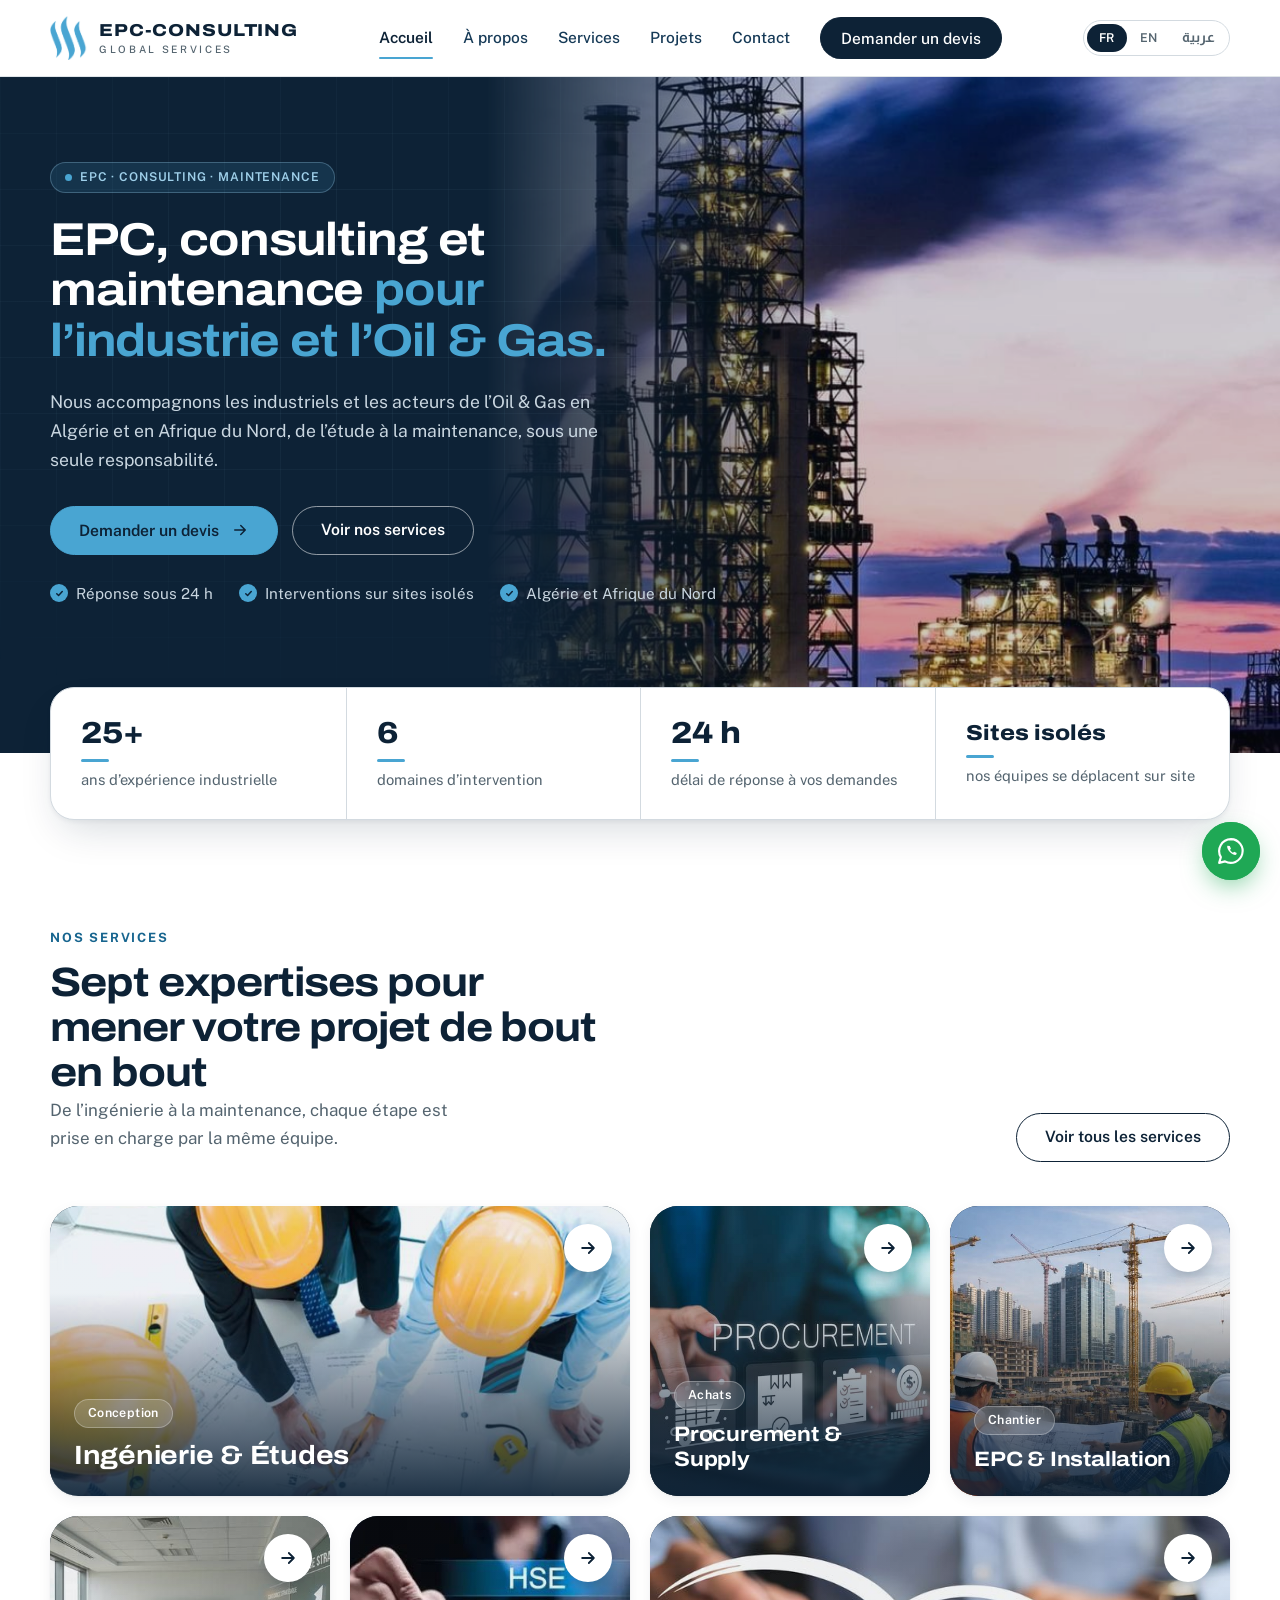
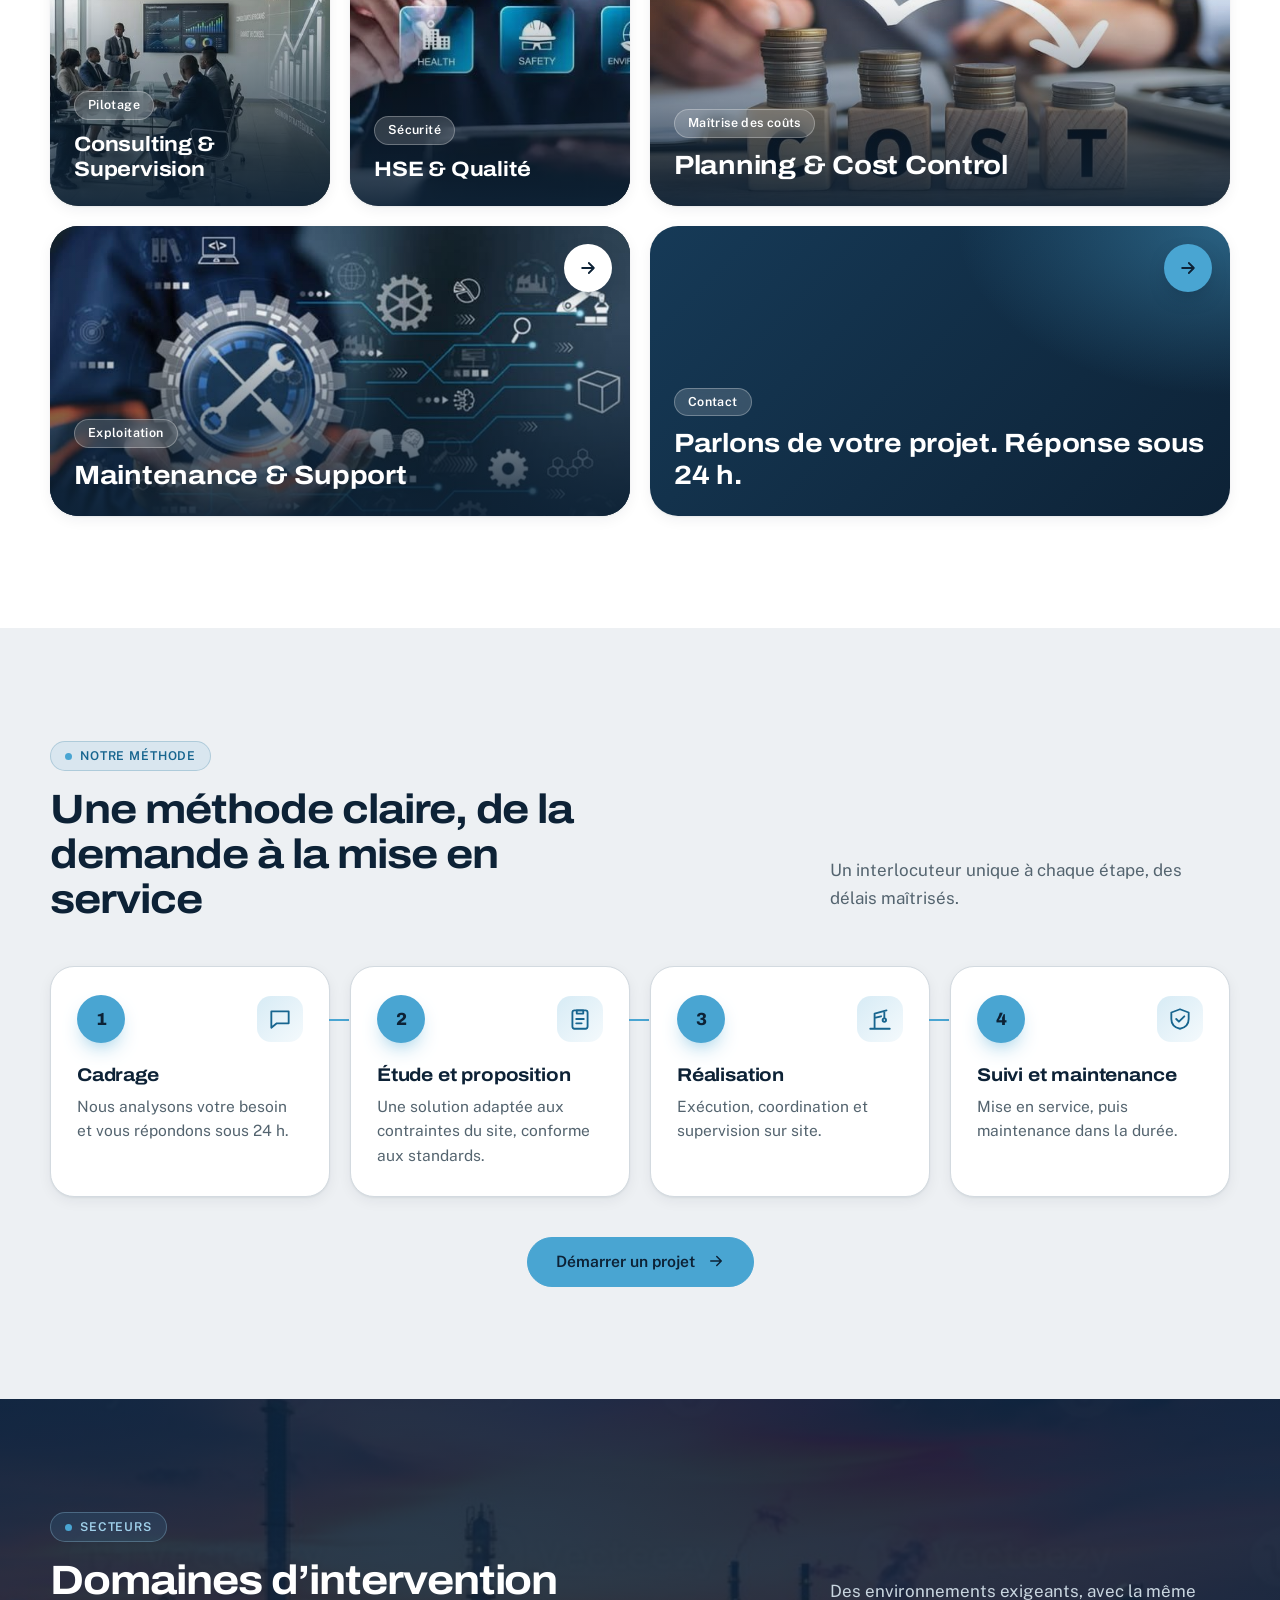
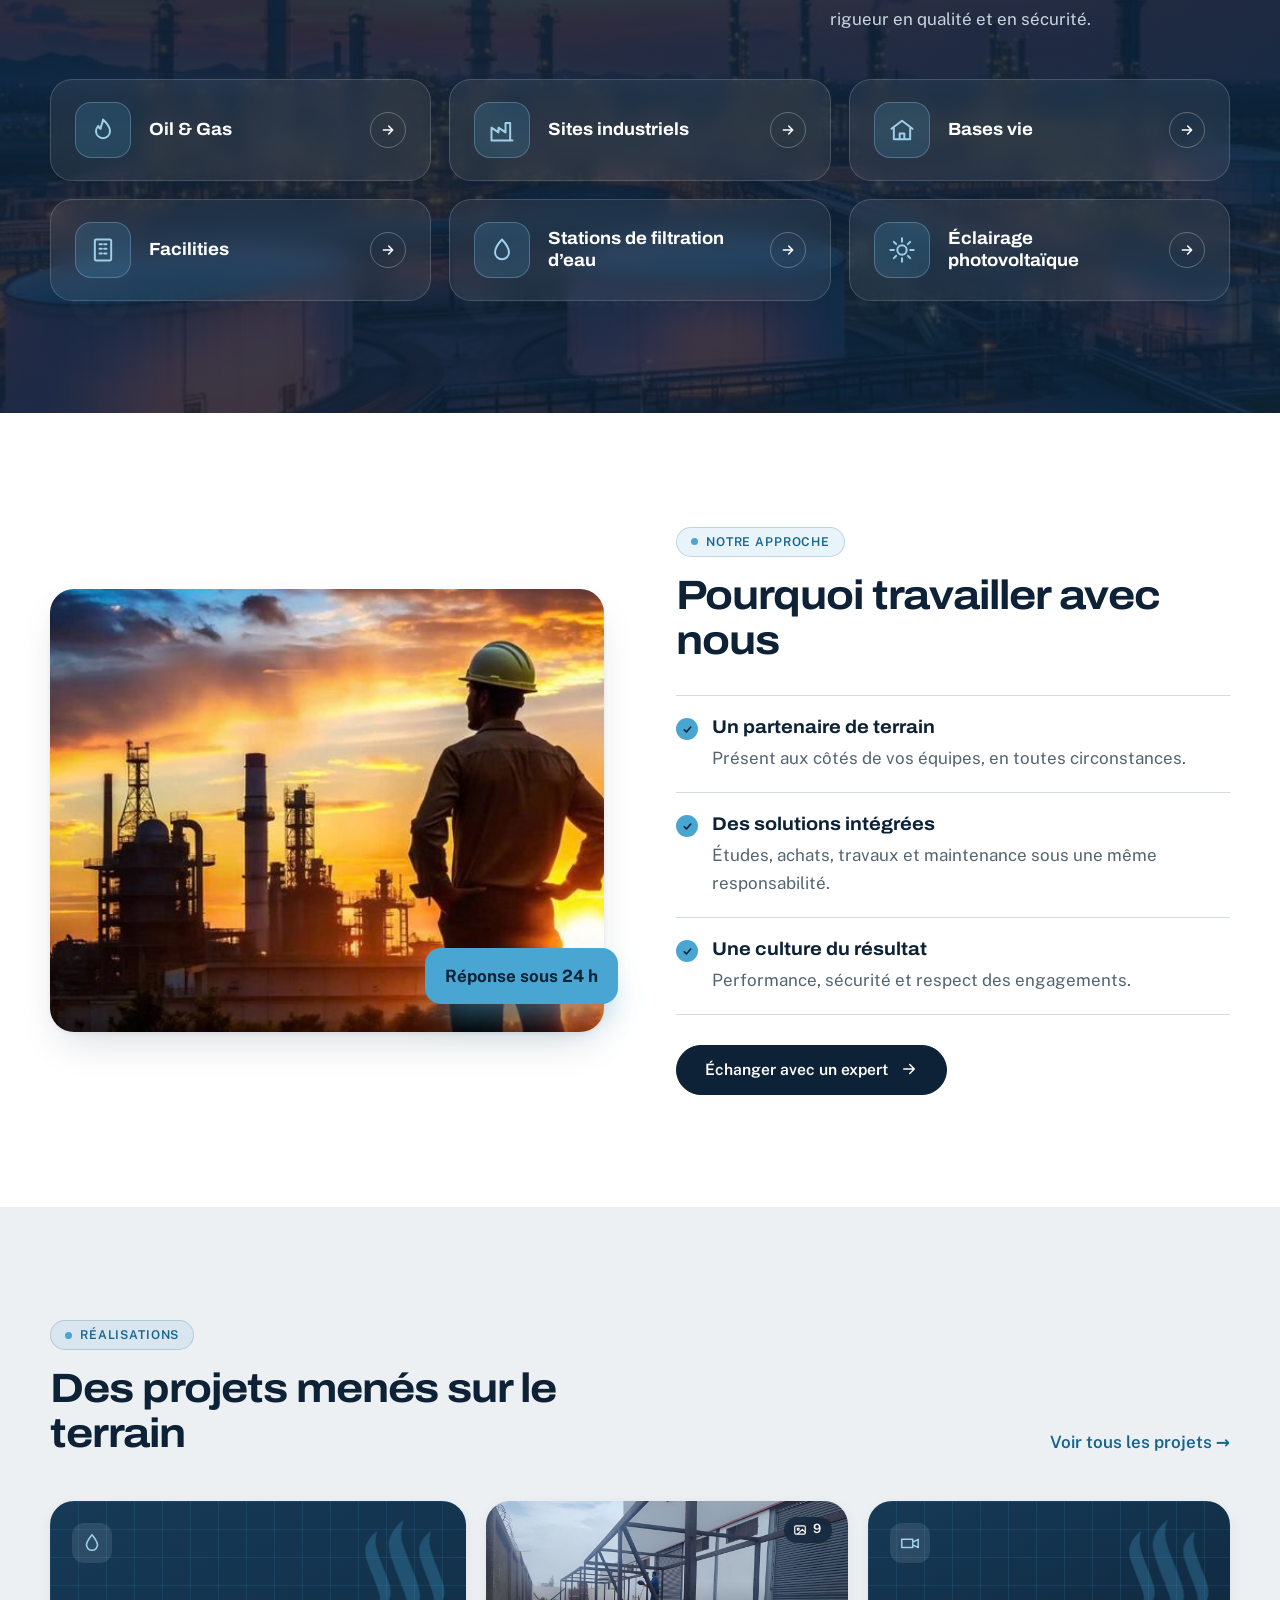
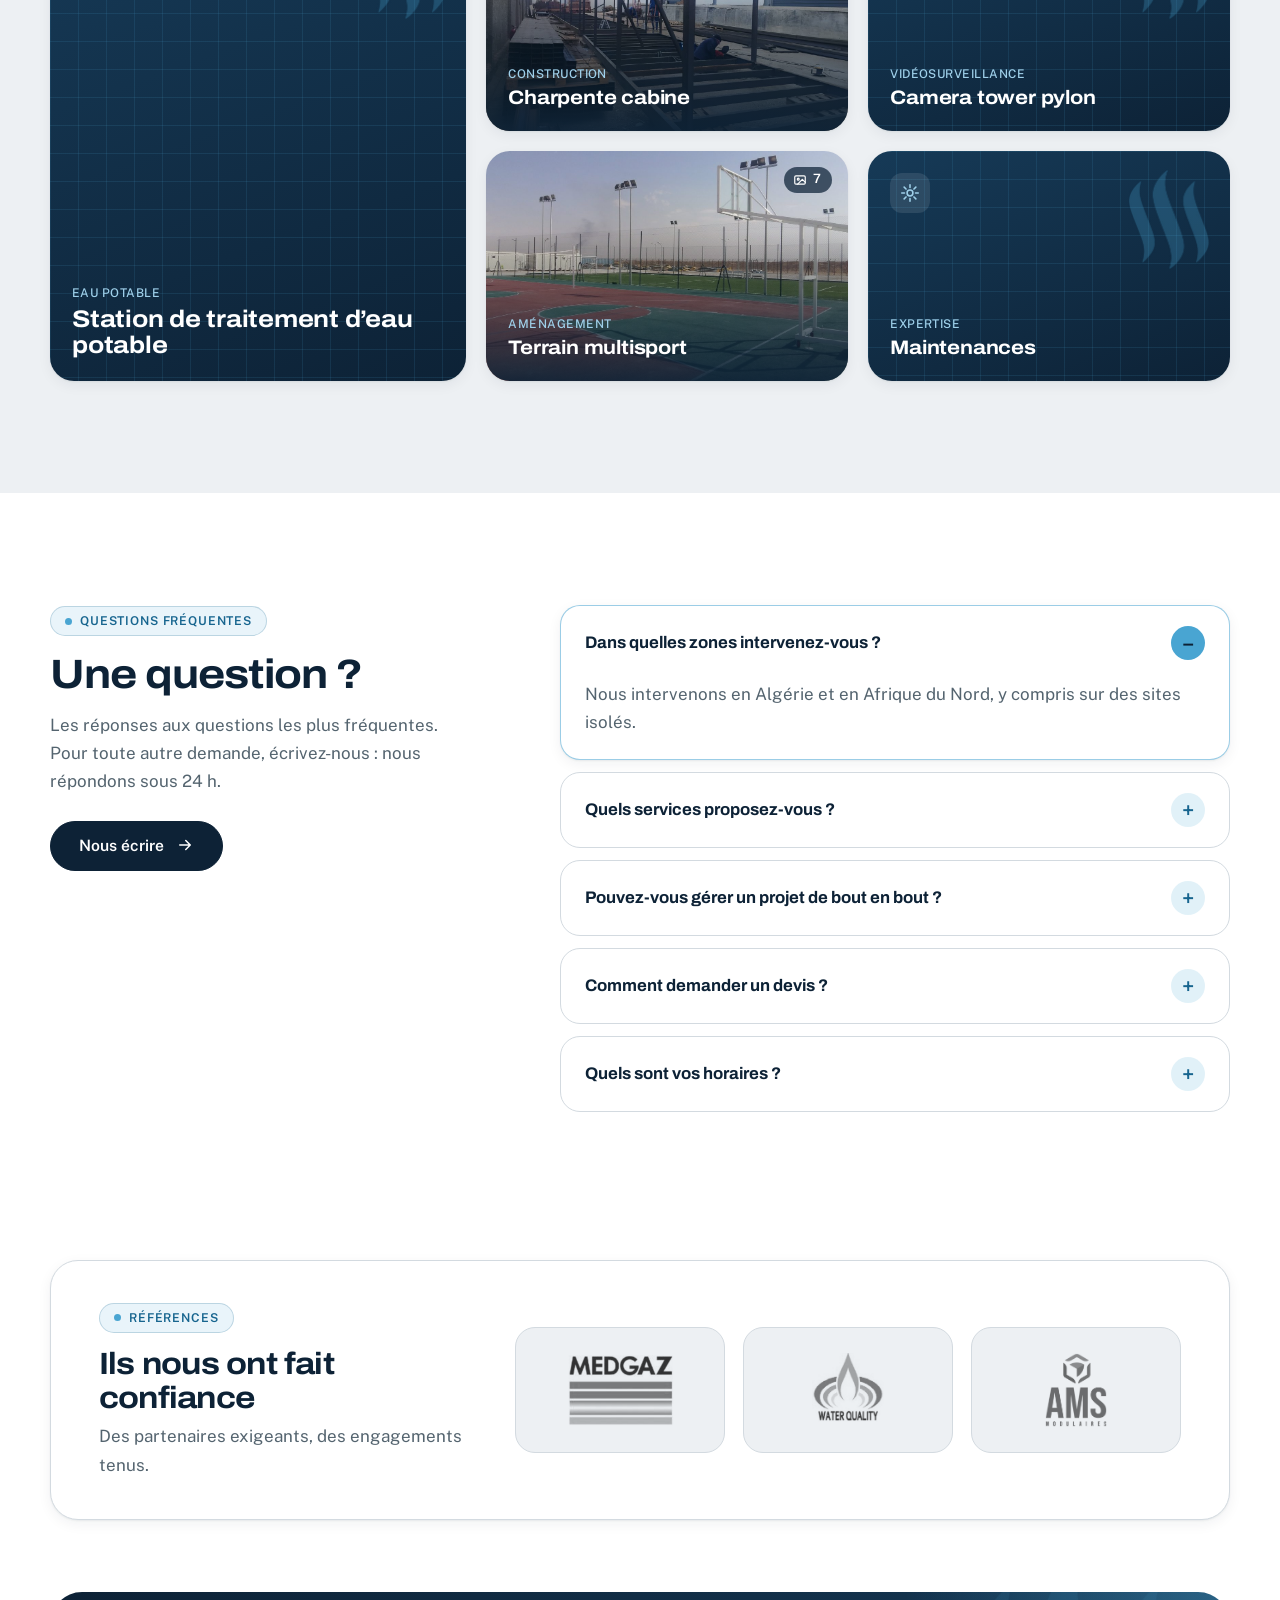
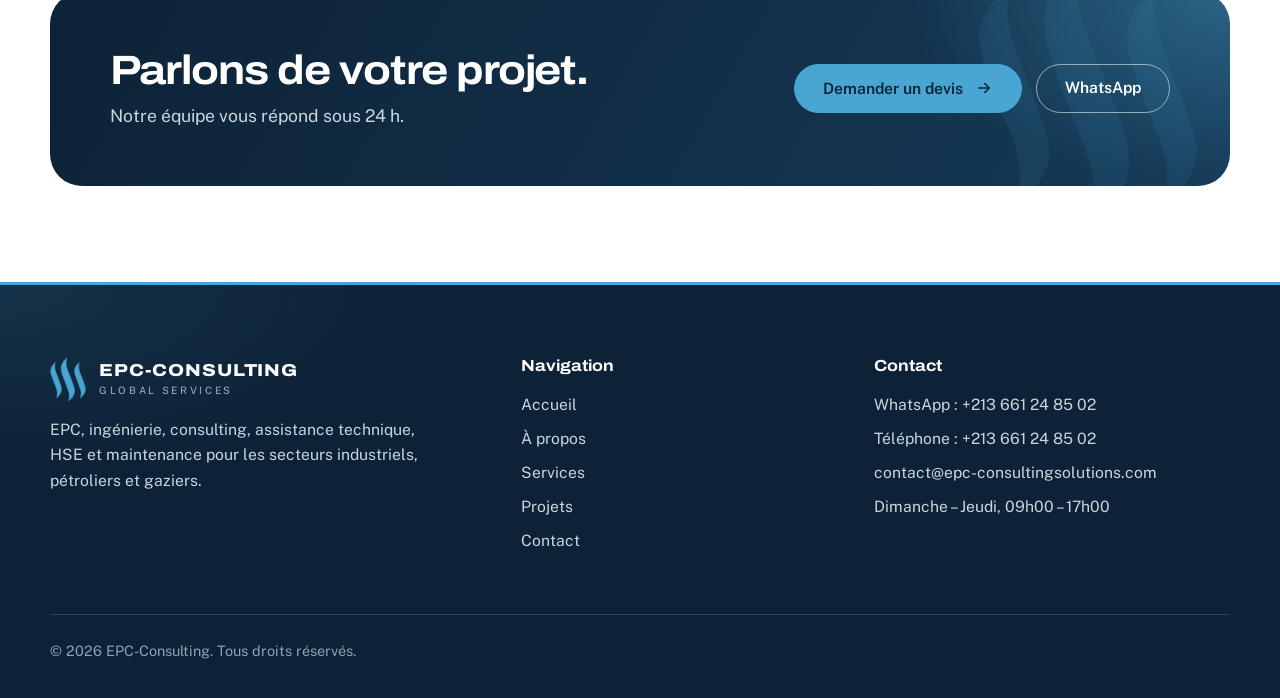
==== commit 19d6bcec: "Add files via upload" ====
--- a/index.html
+++ b/index.html
@@ -153,7 +153,7 @@
       <figure class="tile" data-slug="station-traitement-eau-potable" data-cat="Eau potable"><svg class="ic" viewBox="0 0 24 24" aria-hidden="true"><path d="M12 3c4 5 6 8 6 11a6 6 0 0 1-12 0c0-3 2-6 6-11z"/></svg><small>Eau potable</small><h3>Station de traitement d’eau potable</h3></figure>
       <figure class="tile" data-slug="charpente-cabine" data-photos="9" data-cat="Construction"><svg class="ic" viewBox="0 0 24 24" aria-hidden="true"><path d="M3 21h18M7 21V7M7 7l11-3M7 11l6-1.5M16 4.5V11"/><circle cx="16" cy="13" r="1.6"/></svg><small>Construction</small><h3>Charpente cabine</h3></figure>
       <figure class="tile" data-slug="camera-tower-pylon" data-cat="Vidéosurveillance"><svg class="ic" viewBox="0 0 24 24" aria-hidden="true"><path d="M3 8h12v9H3zM15 11l6-3v9l-6-3"/></svg><small>Vidéosurveillance</small><h3>Camera tower pylon</h3></figure>
-      <figure class="tile" data-slug="terrain-multisport" data-cat="Aménagement"><svg class="ic" viewBox="0 0 24 24" aria-hidden="true"><path d="M3 3h18v18H3zM3 10h18M10 10v11"/></svg><small>Aménagement</small><h3>Terrain multisport</h3></figure>
+      <figure class="tile" data-slug="terrain-multisport" data-photos="7" data-cat="Aménagement"><svg class="ic" viewBox="0 0 24 24" aria-hidden="true"><path d="M3 3h18v18H3zM3 10h18M10 10v11"/></svg><small>Aménagement</small><h3>Terrain multisport</h3></figure>
       <figure class="tile" data-slug="maintenances" data-cat="Expertise"><svg class="ic" viewBox="0 0 24 24" aria-hidden="true"><circle cx="12" cy="12" r="3.2"/><path d="M12 3v3M12 18v3M3 12h3M18 12h3M5.6 5.6l2.1 2.1M16.3 16.3l2.1 2.1M18.4 5.6l-2.1 2.1M7.7 16.3l-2.1 2.1"/></svg><small>Expertise</small><h3>Maintenances</h3></figure>
     </div>
   </div>
--- a/assets/css/style.css
+++ b/assets/css/style.css
@@ -504,8 +504,7 @@
   transition: transform .4s var(--ease), box-shadow .4s var(--ease);
 }
 .tile:hover { transform: translateY(-5px); box-shadow: var(--shadow); }
-.tile.has-photo { background-size: 100%; transition: transform .4s var(--ease), box-shadow .4s var(--ease), background-size .6s var(--ease); }
-.tile.has-photo:hover { background-size: 108%; }
+.tile.has-photo { background-size: cover; background-position: center; background-repeat: no-repeat; }
 .tile .ic { padding: 9px; box-sizing: content-box; width: 22px; height: 22px; border-radius: 12px; background: rgba(255,255,255,.1); stroke: var(--blue-soft); }
 .tile small { letter-spacing: .04em; text-transform: uppercase; font-size: .75rem; }
 
@@ -1251,43 +1250,3 @@
   html[dir="rtl"] .wa { right: auto; left: 14px; }
 }
 
-
-/* ---------- Galerie photo des projets ---------- */
-.tile[data-photos] { cursor: pointer; }
-.tile[data-photos]:focus-visible { outline: 3px solid var(--blue); outline-offset: 3px; }
-.tile-count { position: absolute; top: 16px; right: 16px; z-index: 2; display: inline-flex; align-items: center; gap: 6px; padding: 6px 11px 6px 9px; border-radius: 999px; background: rgba(13,34,54,.72); color: #fff; font-size: .8rem; line-height: 1; backdrop-filter: blur(4px); -webkit-backdrop-filter: blur(4px); }
-.tile-count b { font-weight: 600; }
-html[dir="rtl"] .tile-count { right: auto; left: 16px; }
-@media (max-width: 760px) { .tile-count { top: 10px; right: 10px; padding: 5px 9px 5px 7px; font-size: .74rem; } html[dir="rtl"] .tile-count { right: auto; left: 10px; } }
-
-html.lb-open { overflow: hidden; }
-.lb { position: fixed; inset: 0; z-index: 200; display: grid; grid-template-rows: minmax(0, 1fr) auto; background: rgba(8,22,36,.97); animation: lb-in .25s var(--ease); }
-.lb[hidden] { display: none; }
-@keyframes lb-in { from { opacity: 0; } to { opacity: 1; } }
-.lb-fig { margin: 0; min-height: 0; display: flex; flex-direction: column; align-items: center; justify-content: center; gap: 12px; padding: 64px 72px 8px; }
-.lb-fig img { max-width: 100%; max-height: calc(100% - 40px); width: auto; height: auto; object-fit: contain; border-radius: 10px; background: #0d2236; box-shadow: 0 20px 60px rgba(0,0,0,.45); transition: opacity .2s; }
-.lb-fig img.lb-loading { opacity: .35; }
-.lb-fig figcaption { display: flex; gap: 14px; align-items: baseline; color: #fff; font-size: .95rem; }
-.lb-title { font-family: "Archivo", system-ui, sans-serif; font-weight: 600; }
-.lb-count { color: var(--blue-soft); font-variant-numeric: tabular-nums; }
-.lb-x, .lb-nav { position: absolute; z-index: 3; display: grid; place-items: center; width: 46px; height: 46px; border: 0; border-radius: 50%; background: rgba(255,255,255,.12); color: #fff; cursor: pointer; transition: background .2s, transform .2s; }
-.lb-x:hover, .lb-nav:hover { background: rgba(255,255,255,.24); }
-.lb-x:focus-visible, .lb-nav:focus-visible { outline: 3px solid var(--blue); outline-offset: 2px; }
-.lb-x { top: 14px; right: 14px; }
-.lb-nav { top: 50%; margin-top: -42px; }
-.lb-prev { left: 14px; } .lb-next { right: 14px; }
-.lb-nav[hidden] { display: none; }
-.lb-thumbs { display: flex; gap: 8px; justify-content: safe center; overflow-x: auto; padding: 10px 16px 16px; scrollbar-width: thin; }
-.lb-thumbs[hidden] { display: none; }
-.lb-thumbs button { flex: 0 0 auto; width: 84px; height: 58px; padding: 0; border: 2px solid transparent; border-radius: 8px; overflow: hidden; background: #0d2236; cursor: pointer; opacity: .6; transition: opacity .2s, border-color .2s; }
-.lb-thumbs button:hover { opacity: .9; }
-.lb-thumbs button.on { opacity: 1; border-color: var(--blue); }
-.lb-thumbs button:focus-visible { outline: 3px solid var(--blue); outline-offset: 2px; }
-.lb-thumbs img { width: 100%; height: 100%; object-fit: cover; }
-@media (max-width: 760px) {
-  .lb-fig { padding: 60px 10px 4px; }
-  .lb-nav { top: auto; bottom: 108px; margin: 0; width: 42px; height: 42px; background: rgba(13,34,54,.7); }
-  .lb-prev { left: 10px; } .lb-next { right: 10px; }
-  .lb-thumbs button { width: 64px; height: 46px; }
-}
-@media (prefers-reduced-motion: reduce) { .lb { animation: none; } .lb-fig img { transition: none; } }
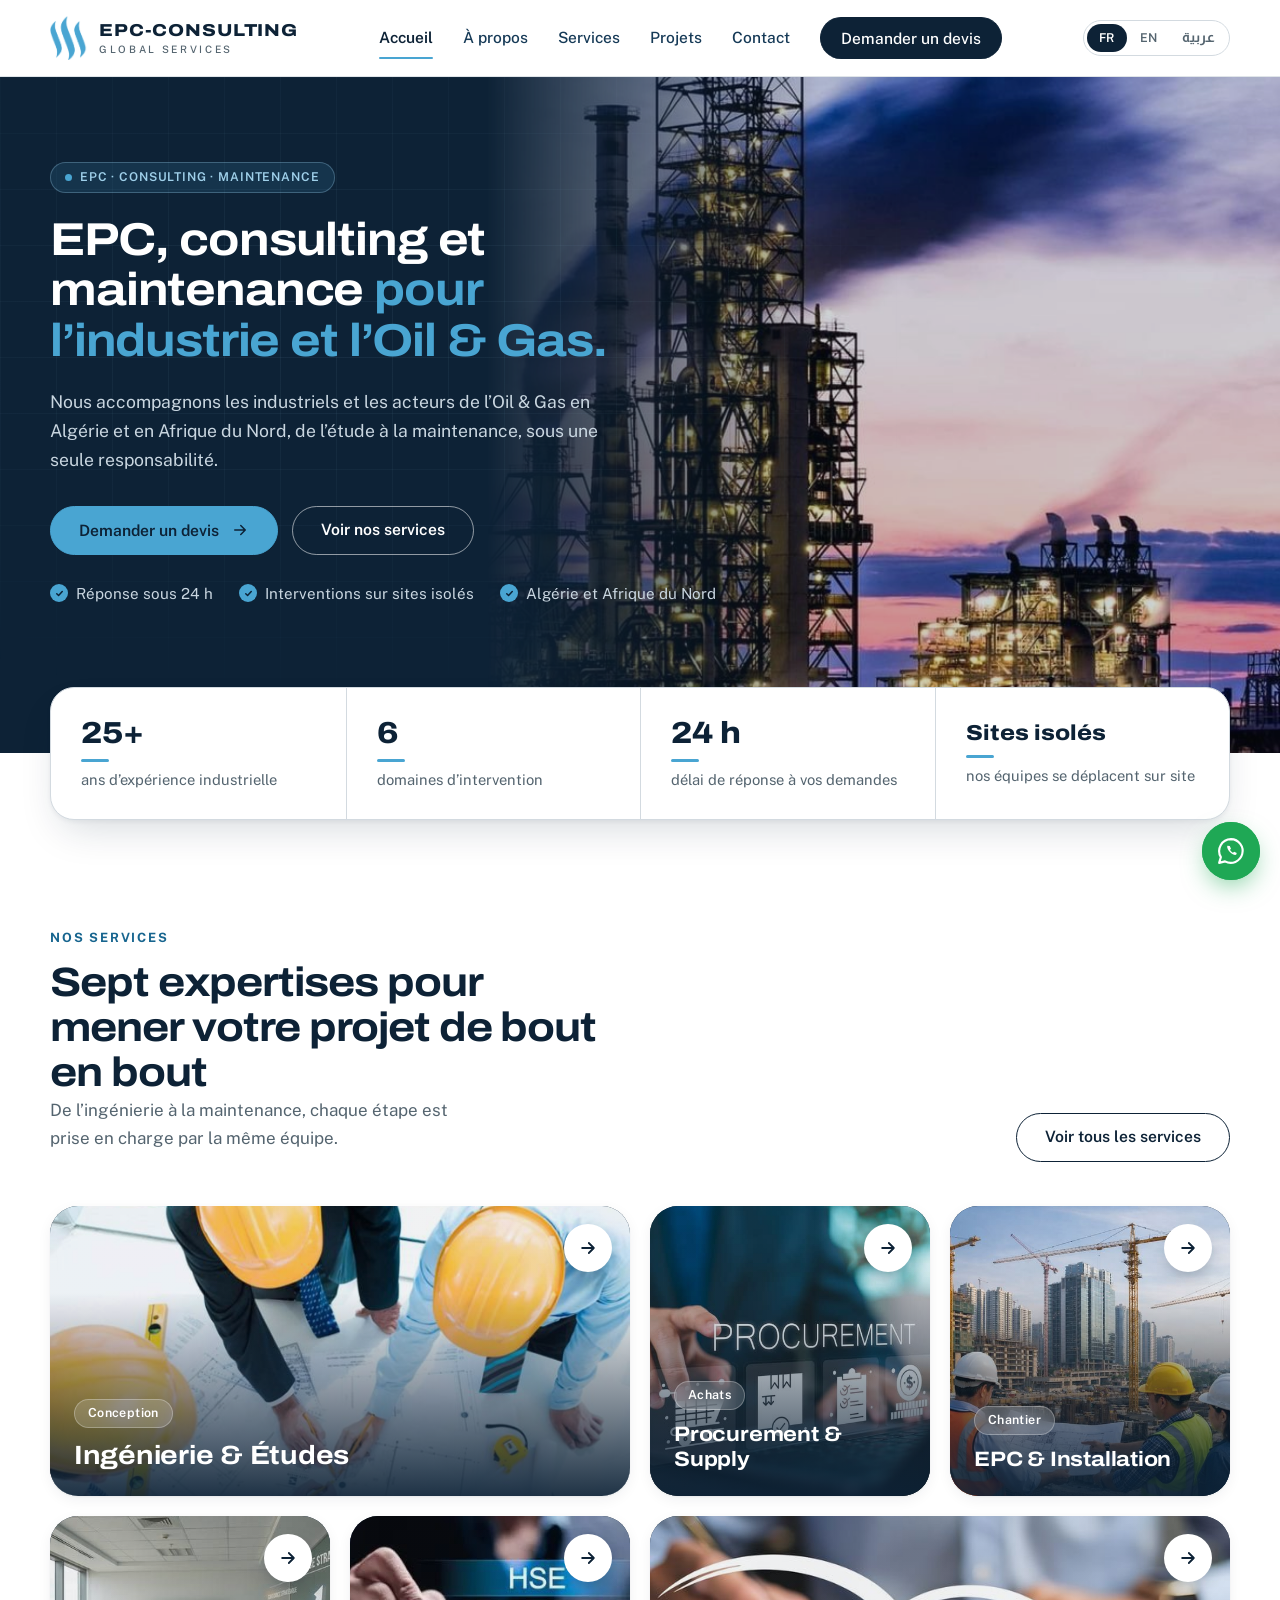
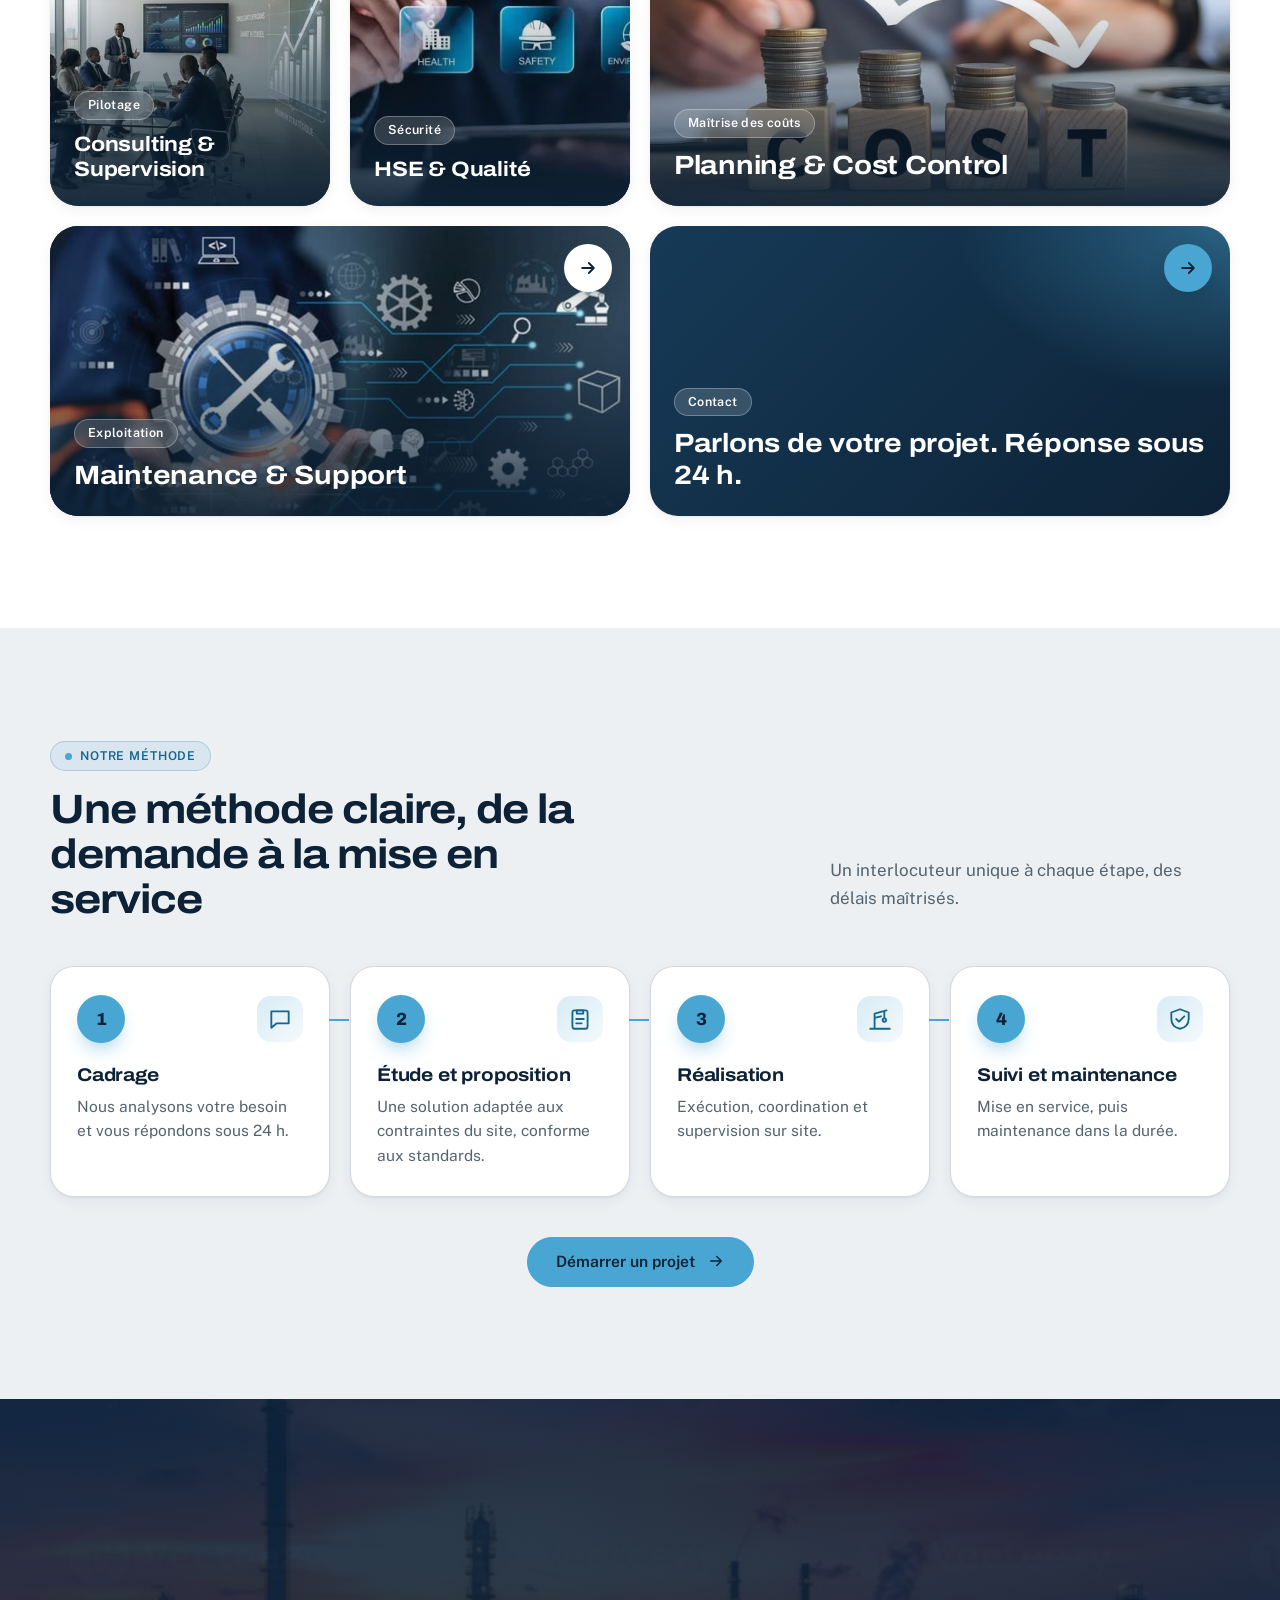
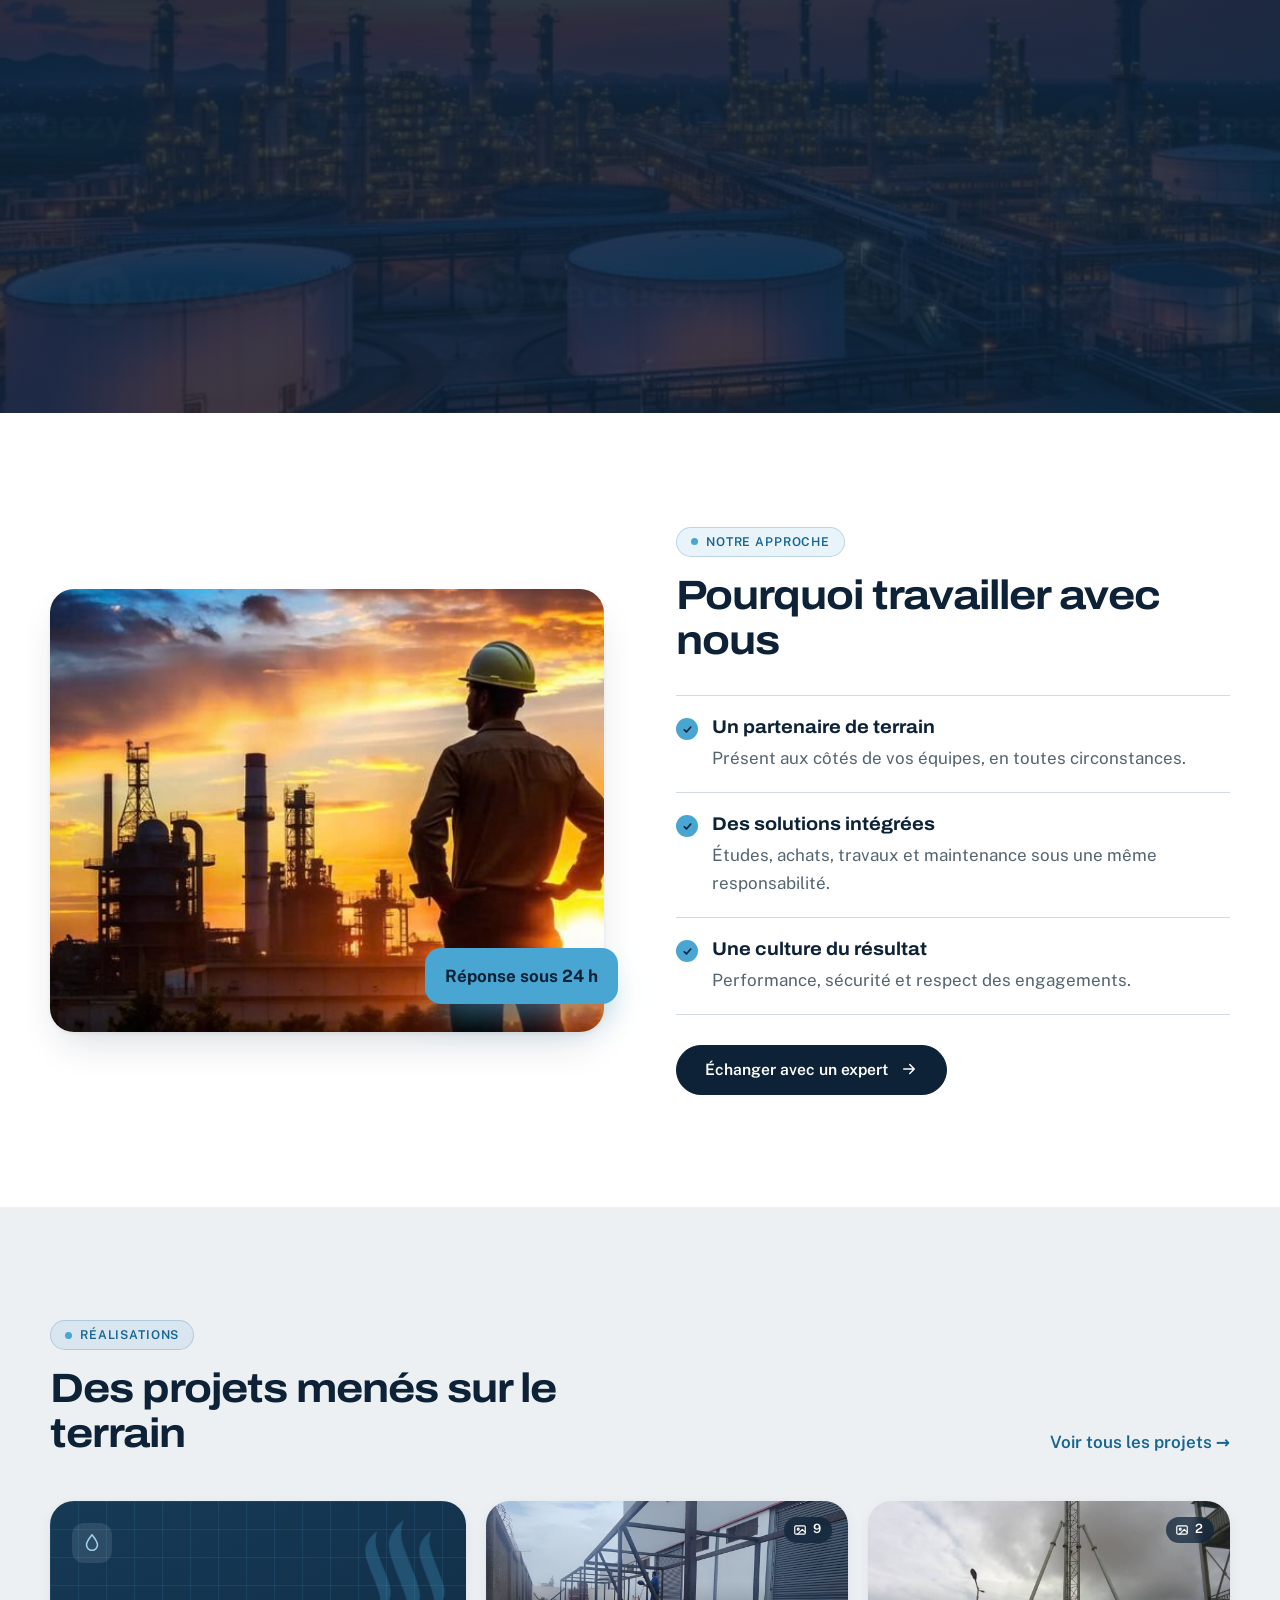
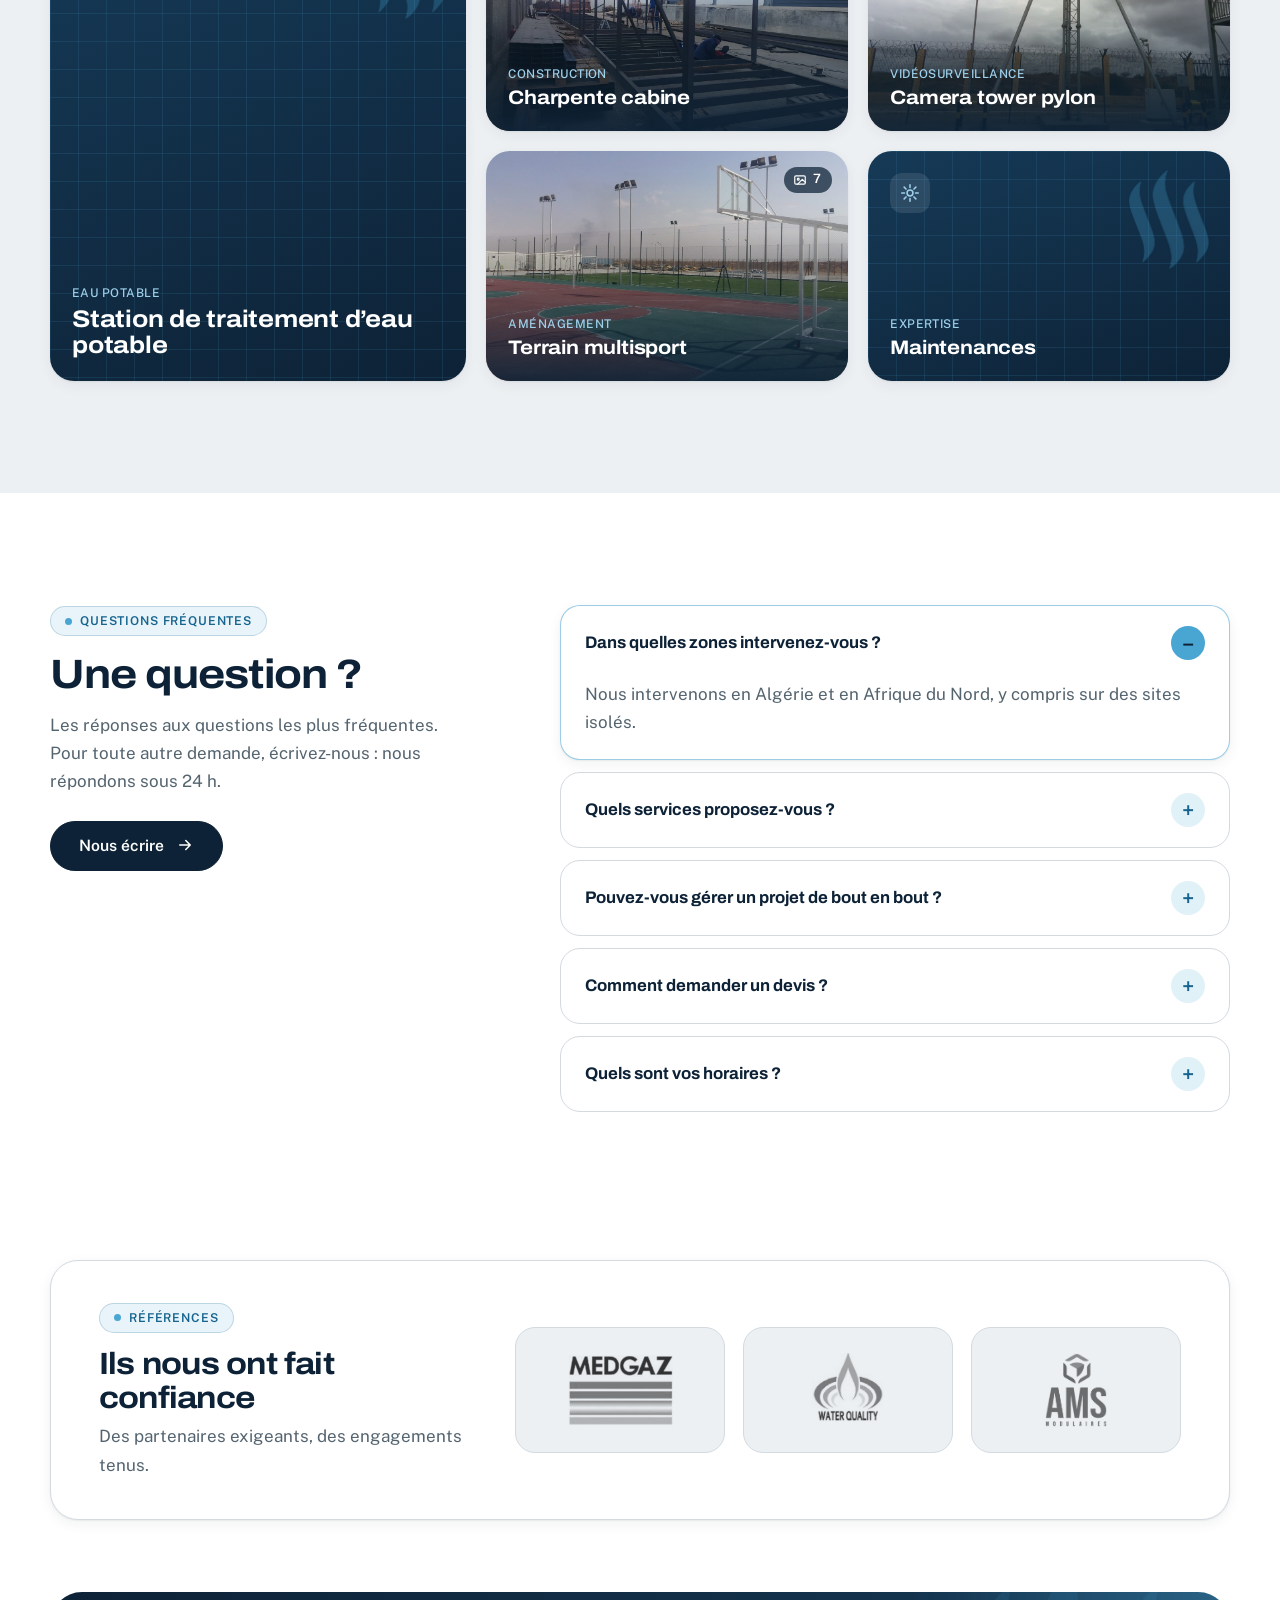
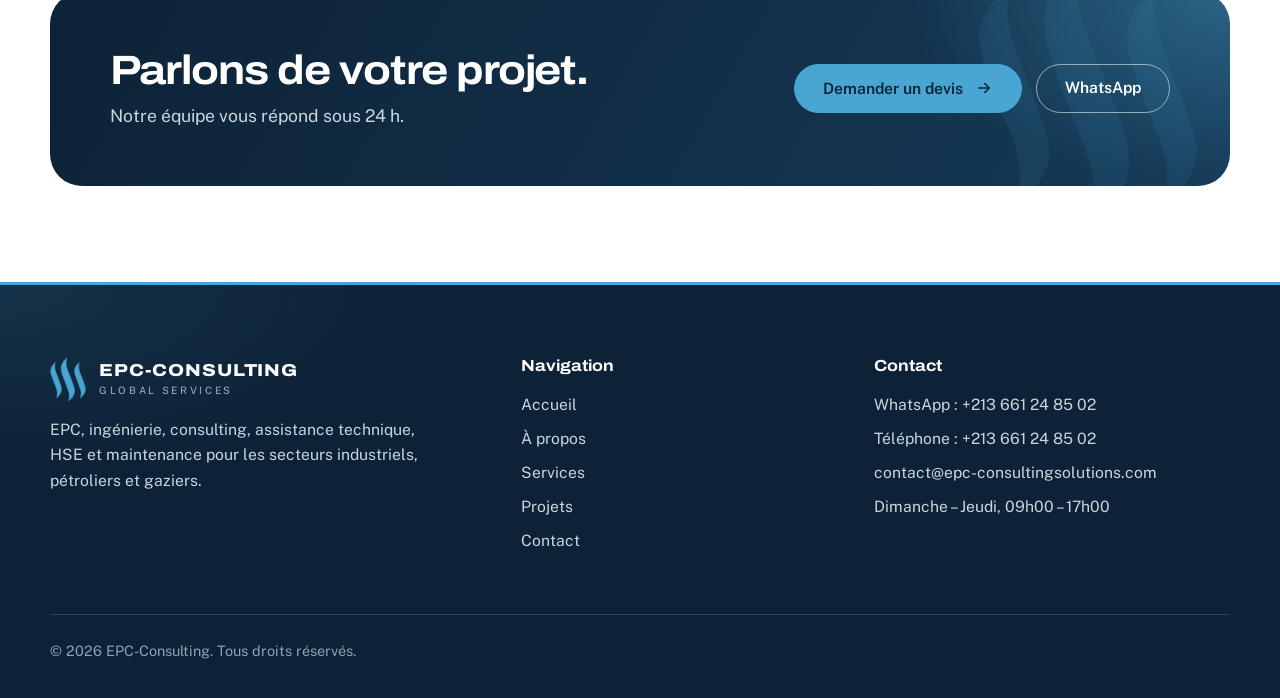
==== commit fa928442: "Add files via upload" ====
--- a/index.html
+++ b/index.html
@@ -152,7 +152,7 @@
     <div class="tiles tiles-home scroller">
       <figure class="tile" data-slug="station-traitement-eau-potable" data-cat="Eau potable"><svg class="ic" viewBox="0 0 24 24" aria-hidden="true"><path d="M12 3c4 5 6 8 6 11a6 6 0 0 1-12 0c0-3 2-6 6-11z"/></svg><small>Eau potable</small><h3>Station de traitement d’eau potable</h3></figure>
       <figure class="tile" data-slug="charpente-cabine" data-photos="9" data-cat="Construction"><svg class="ic" viewBox="0 0 24 24" aria-hidden="true"><path d="M3 21h18M7 21V7M7 7l11-3M7 11l6-1.5M16 4.5V11"/><circle cx="16" cy="13" r="1.6"/></svg><small>Construction</small><h3>Charpente cabine</h3></figure>
-      <figure class="tile" data-slug="camera-tower-pylon" data-cat="Vidéosurveillance"><svg class="ic" viewBox="0 0 24 24" aria-hidden="true"><path d="M3 8h12v9H3zM15 11l6-3v9l-6-3"/></svg><small>Vidéosurveillance</small><h3>Camera tower pylon</h3></figure>
+      <figure class="tile" data-slug="camera-tower-pylon" data-photos="2" data-cat="Vidéosurveillance"><svg class="ic" viewBox="0 0 24 24" aria-hidden="true"><path d="M3 8h12v9H3zM15 11l6-3v9l-6-3"/></svg><small>Vidéosurveillance</small><h3>Camera tower pylon</h3></figure>
       <figure class="tile" data-slug="terrain-multisport" data-photos="7" data-cat="Aménagement"><svg class="ic" viewBox="0 0 24 24" aria-hidden="true"><path d="M3 3h18v18H3zM3 10h18M10 10v11"/></svg><small>Aménagement</small><h3>Terrain multisport</h3></figure>
       <figure class="tile" data-slug="maintenances" data-cat="Expertise"><svg class="ic" viewBox="0 0 24 24" aria-hidden="true"><circle cx="12" cy="12" r="3.2"/><path d="M12 3v3M12 18v3M3 12h3M18 12h3M5.6 5.6l2.1 2.1M16.3 16.3l2.1 2.1M18.4 5.6l-2.1 2.1M7.7 16.3l-2.1 2.1"/></svg><small>Expertise</small><h3>Maintenances</h3></figure>
     </div>
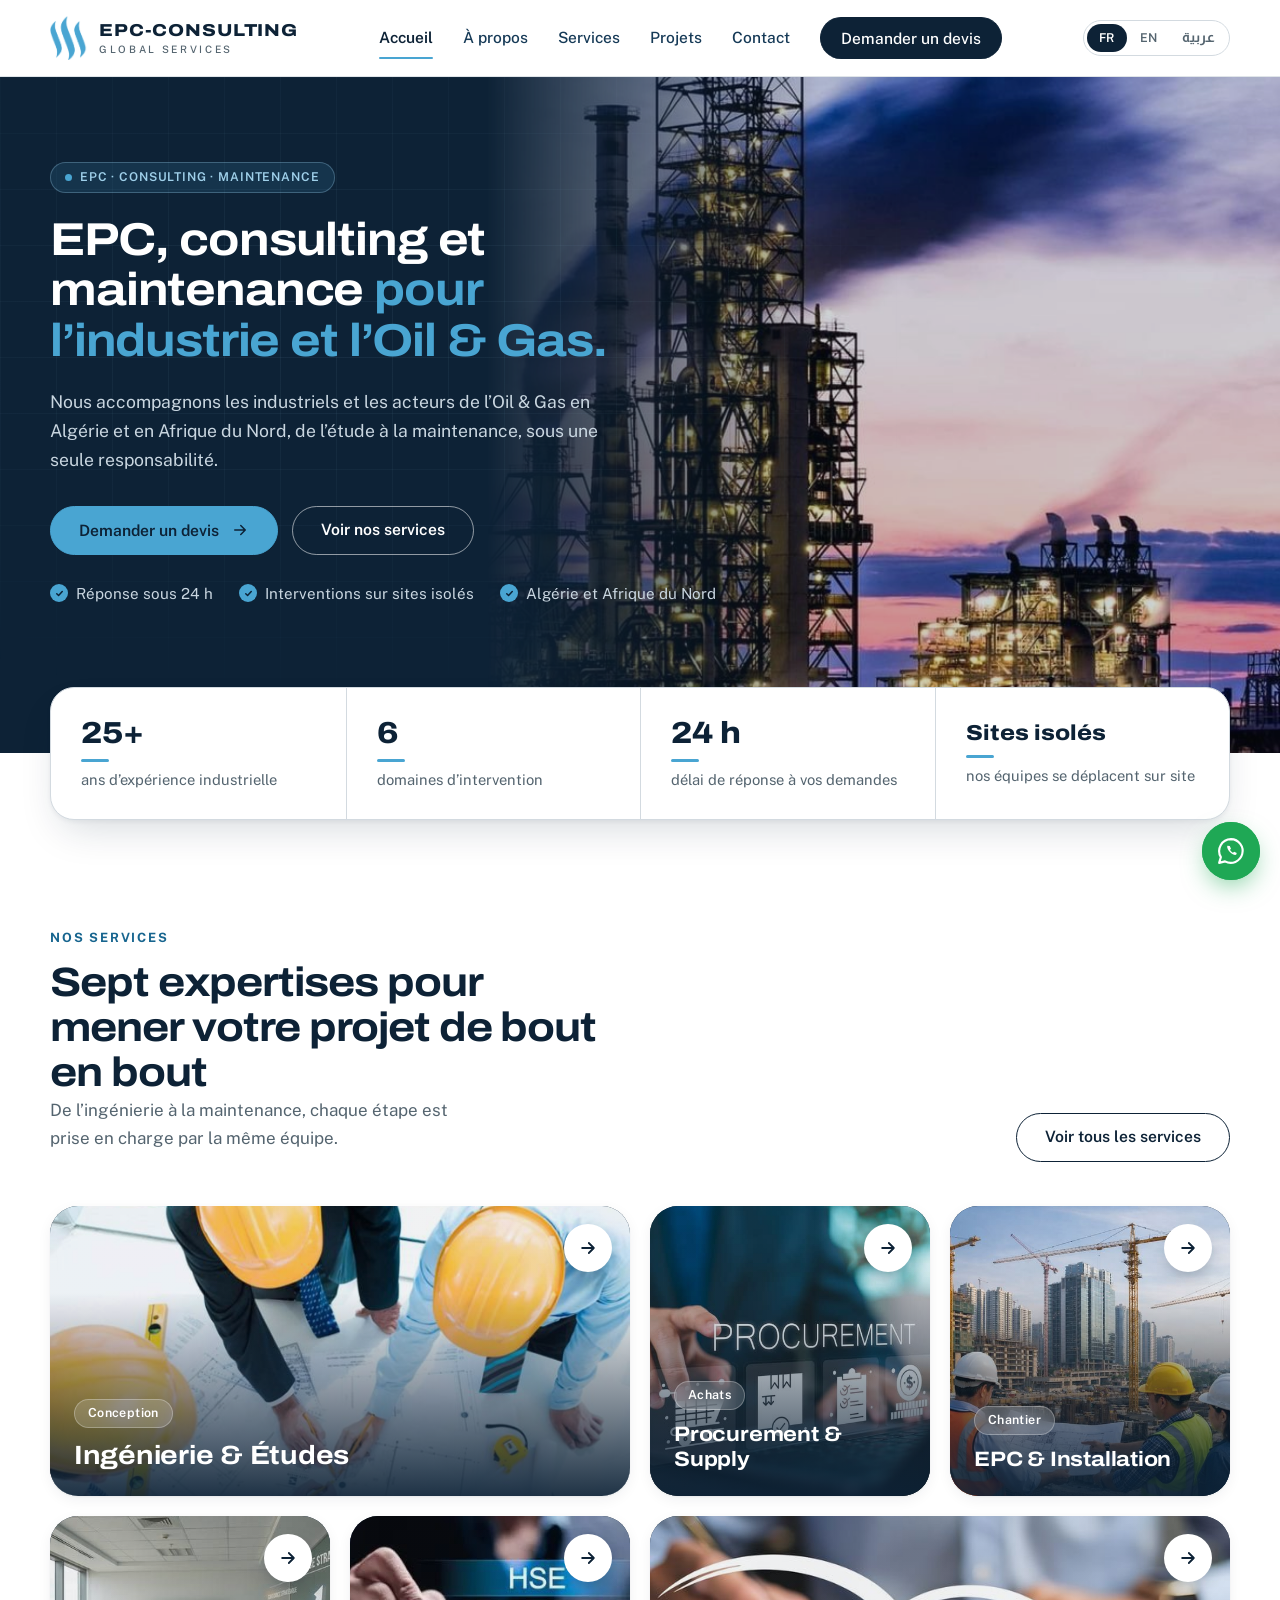
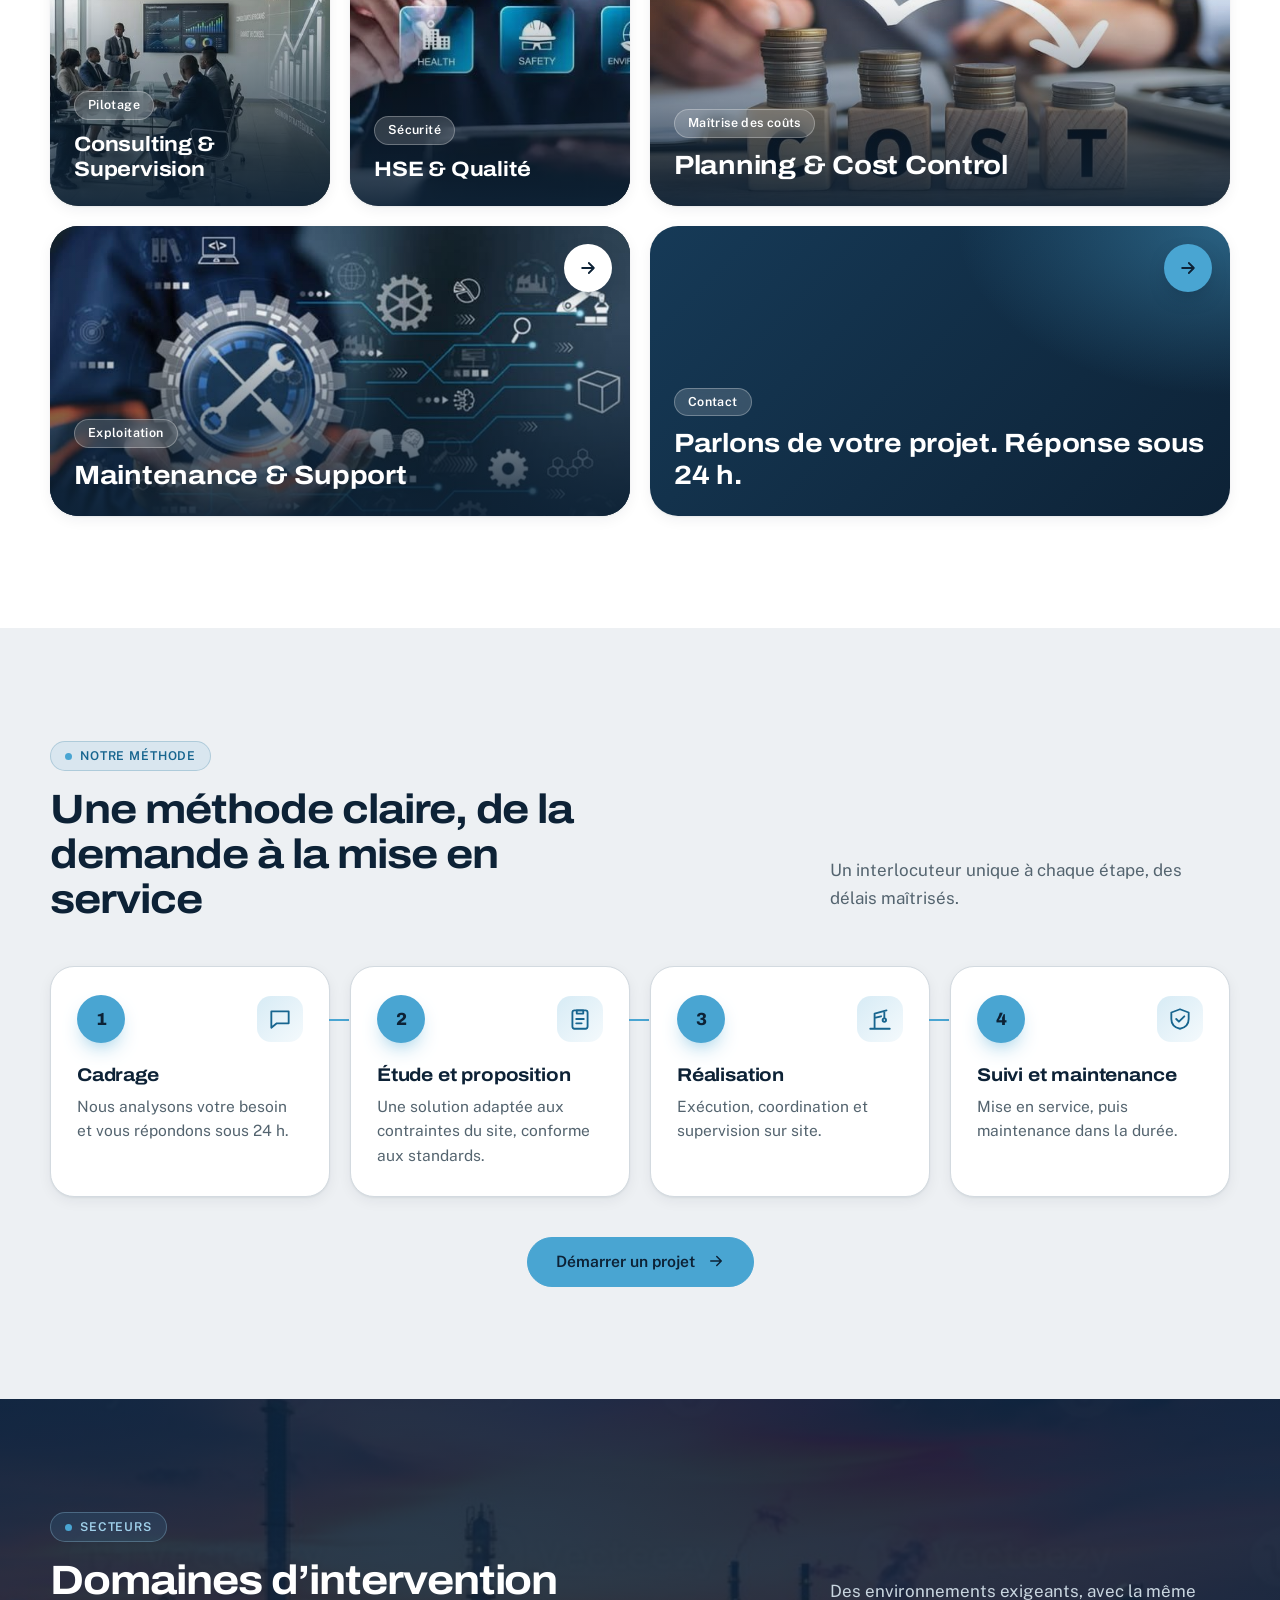
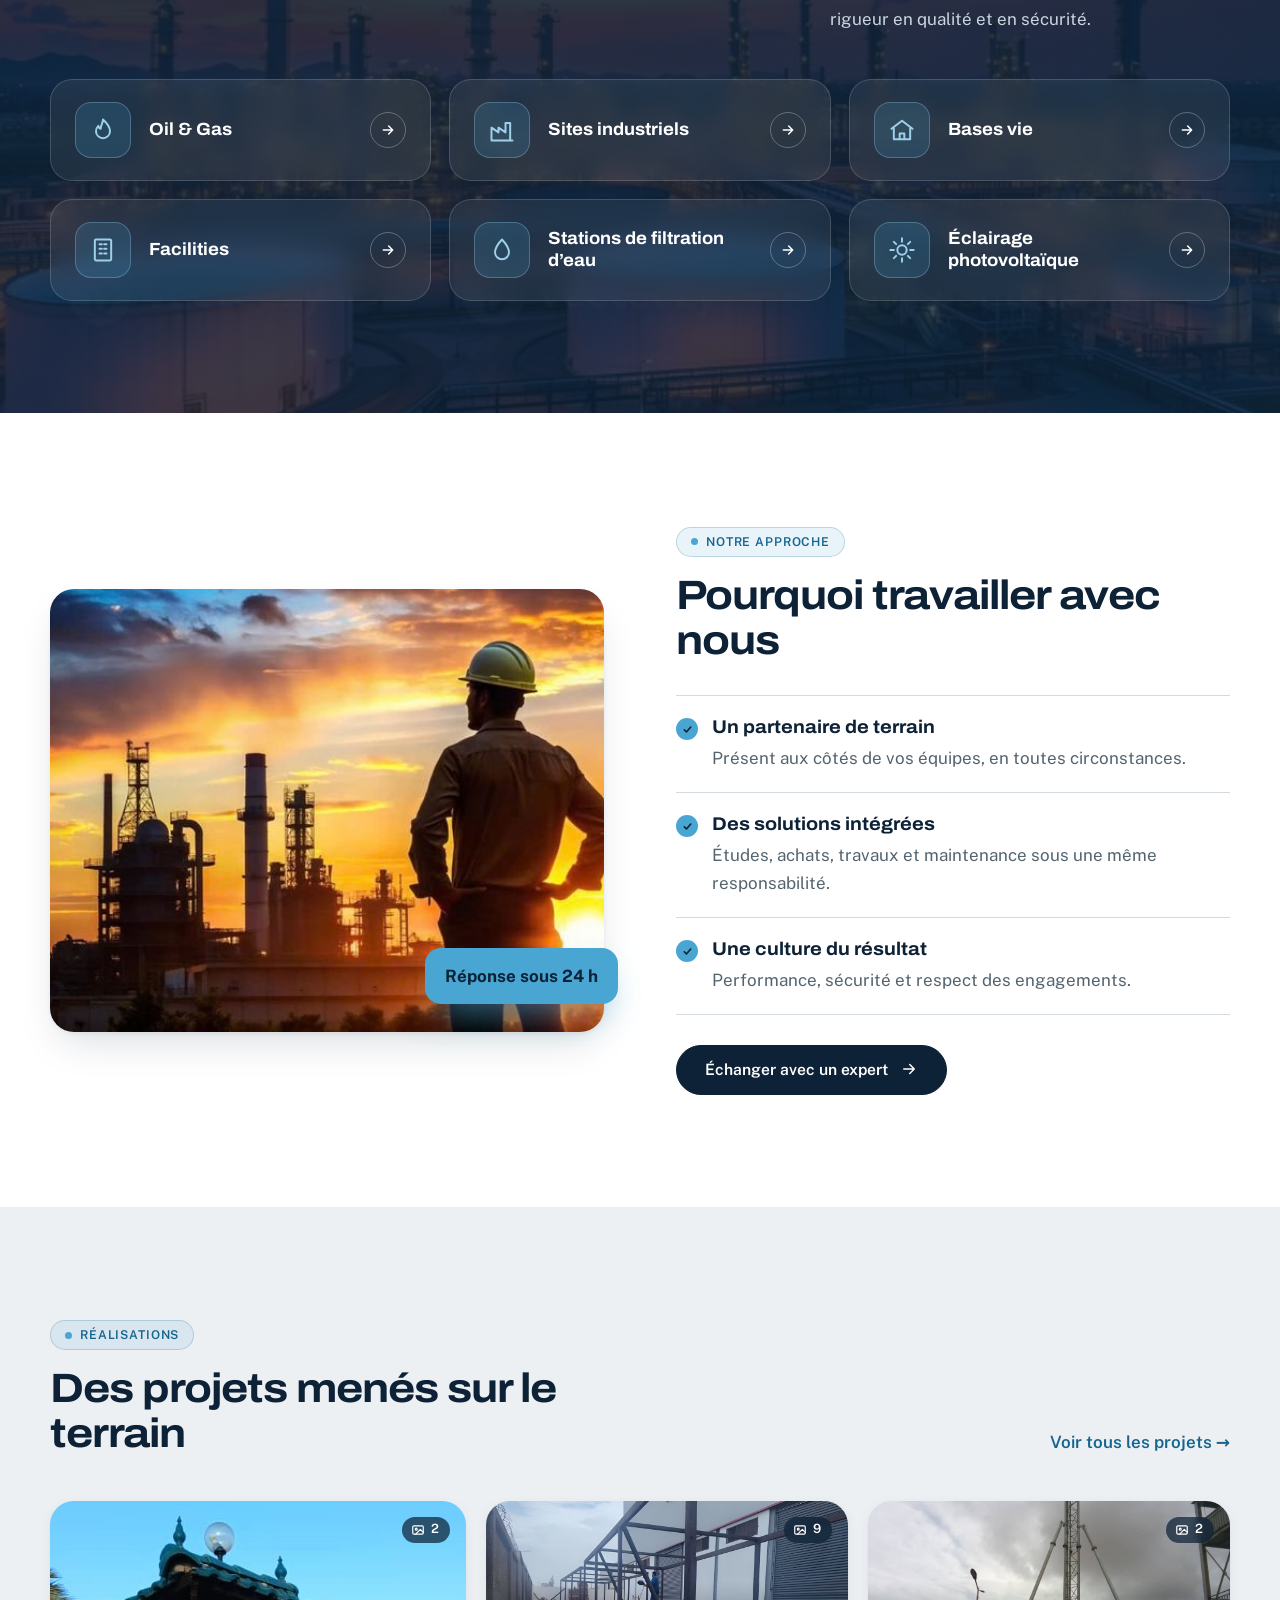
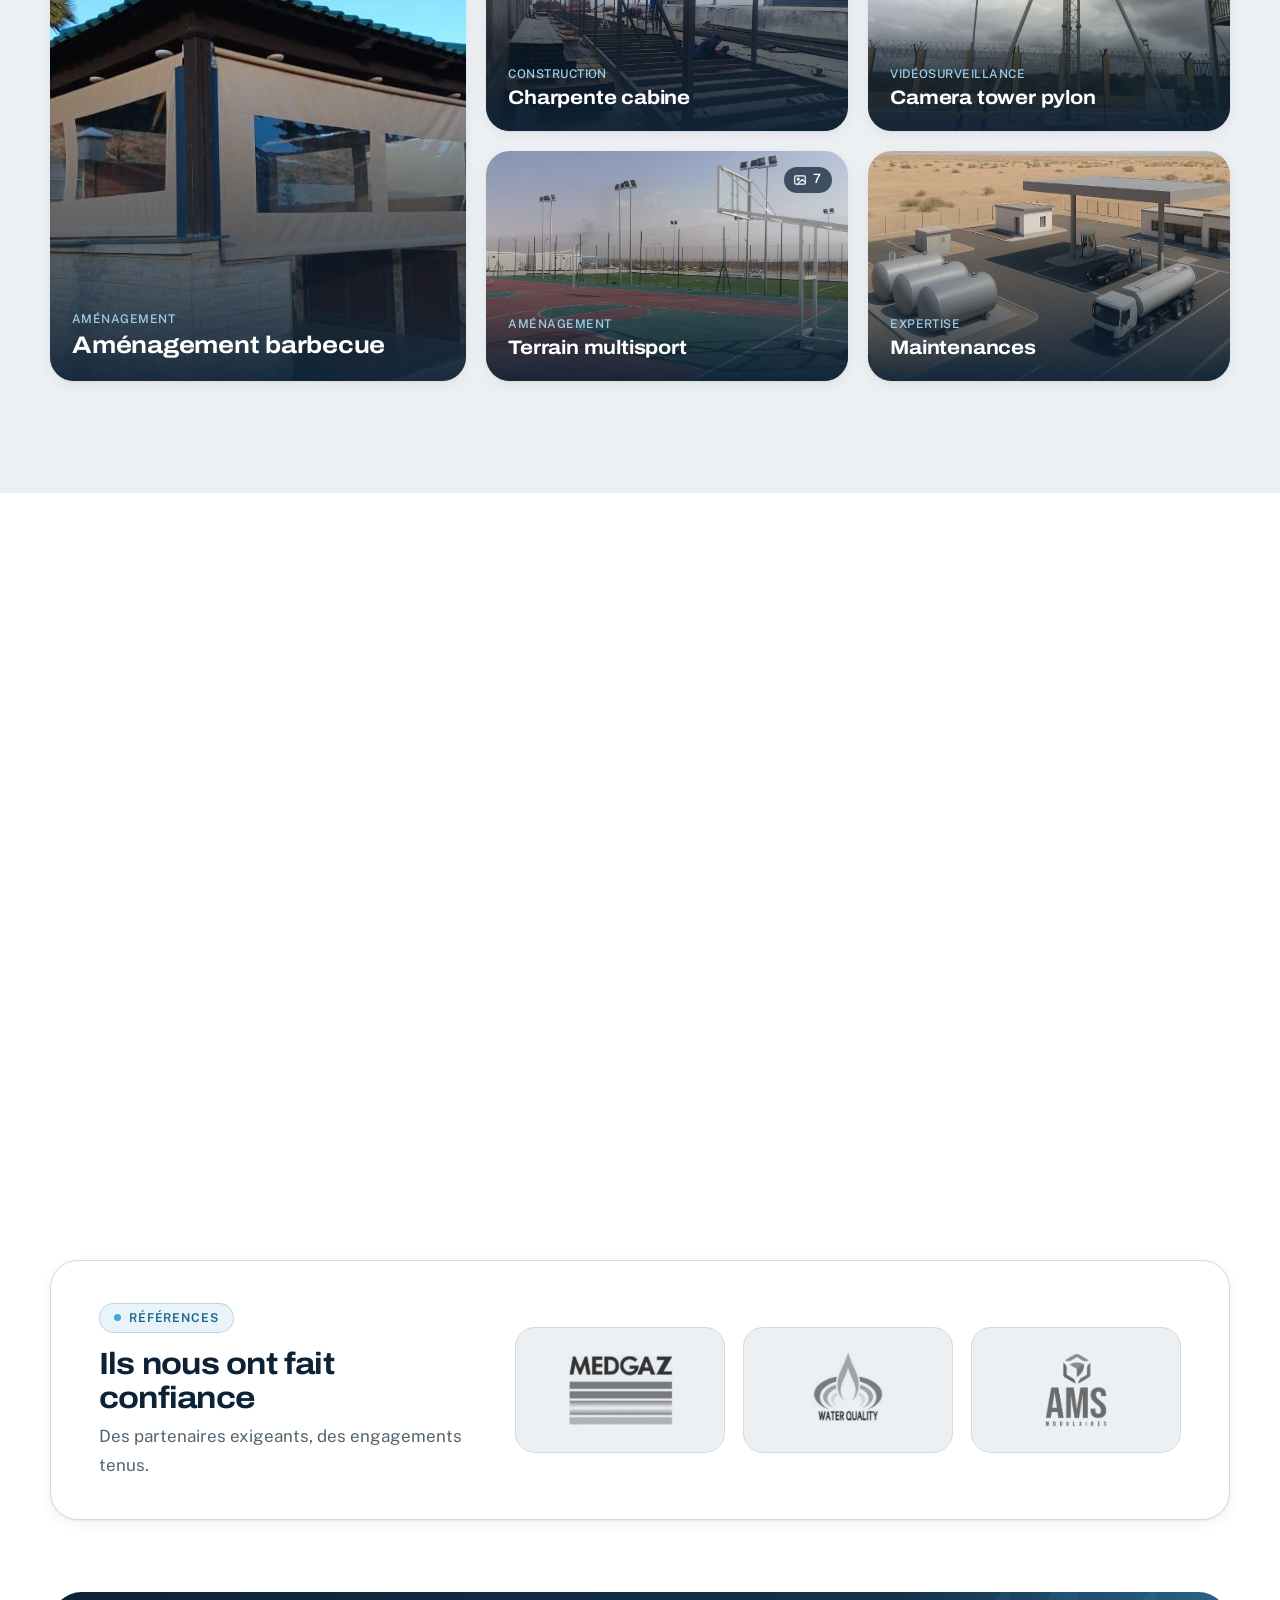
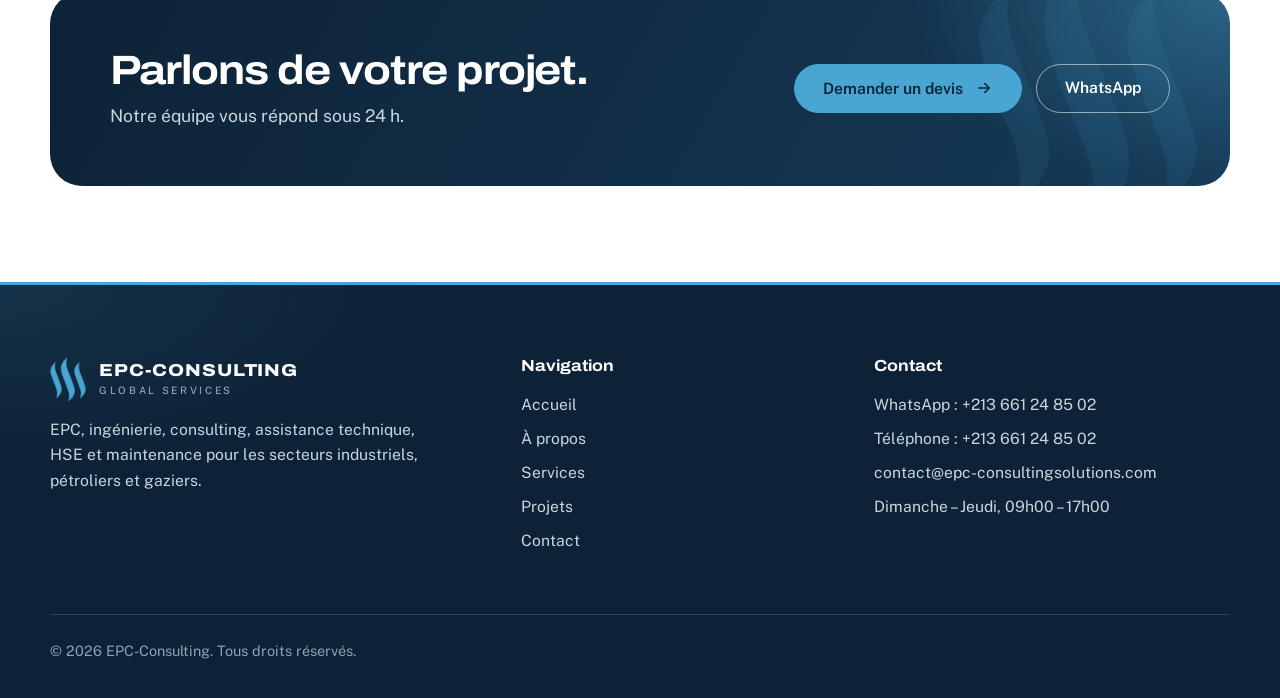
==== commit 311e2b81: "Add files via upload" ====
--- a/index.html
+++ b/index.html
@@ -150,7 +150,7 @@
       <div><a class="link-arrow" href="projets.html">Voir tous les projets</a></div>
     </div>
     <div class="tiles tiles-home scroller">
-      <figure class="tile" data-slug="station-traitement-eau-potable" data-cat="Eau potable"><svg class="ic" viewBox="0 0 24 24" aria-hidden="true"><path d="M12 3c4 5 6 8 6 11a6 6 0 0 1-12 0c0-3 2-6 6-11z"/></svg><small>Eau potable</small><h3>Station de traitement d’eau potable</h3></figure>
+      <figure class="tile" data-slug="amenagement-barbecue" data-photos="2" data-cat="Aménagement"><svg class="ic" viewBox="0 0 24 24" aria-hidden="true"><path d="M3 3h18v18H3zM3 10h18M10 10v11"/></svg><small>Aménagement</small><h3>Aménagement barbecue</h3></figure>
       <figure class="tile" data-slug="charpente-cabine" data-photos="9" data-cat="Construction"><svg class="ic" viewBox="0 0 24 24" aria-hidden="true"><path d="M3 21h18M7 21V7M7 7l11-3M7 11l6-1.5M16 4.5V11"/><circle cx="16" cy="13" r="1.6"/></svg><small>Construction</small><h3>Charpente cabine</h3></figure>
       <figure class="tile" data-slug="camera-tower-pylon" data-photos="2" data-cat="Vidéosurveillance"><svg class="ic" viewBox="0 0 24 24" aria-hidden="true"><path d="M3 8h12v9H3zM15 11l6-3v9l-6-3"/></svg><small>Vidéosurveillance</small><h3>Camera tower pylon</h3></figure>
       <figure class="tile" data-slug="terrain-multisport" data-photos="7" data-cat="Aménagement"><svg class="ic" viewBox="0 0 24 24" aria-hidden="true"><path d="M3 3h18v18H3zM3 10h18M10 10v11"/></svg><small>Aménagement</small><h3>Terrain multisport</h3></figure>
